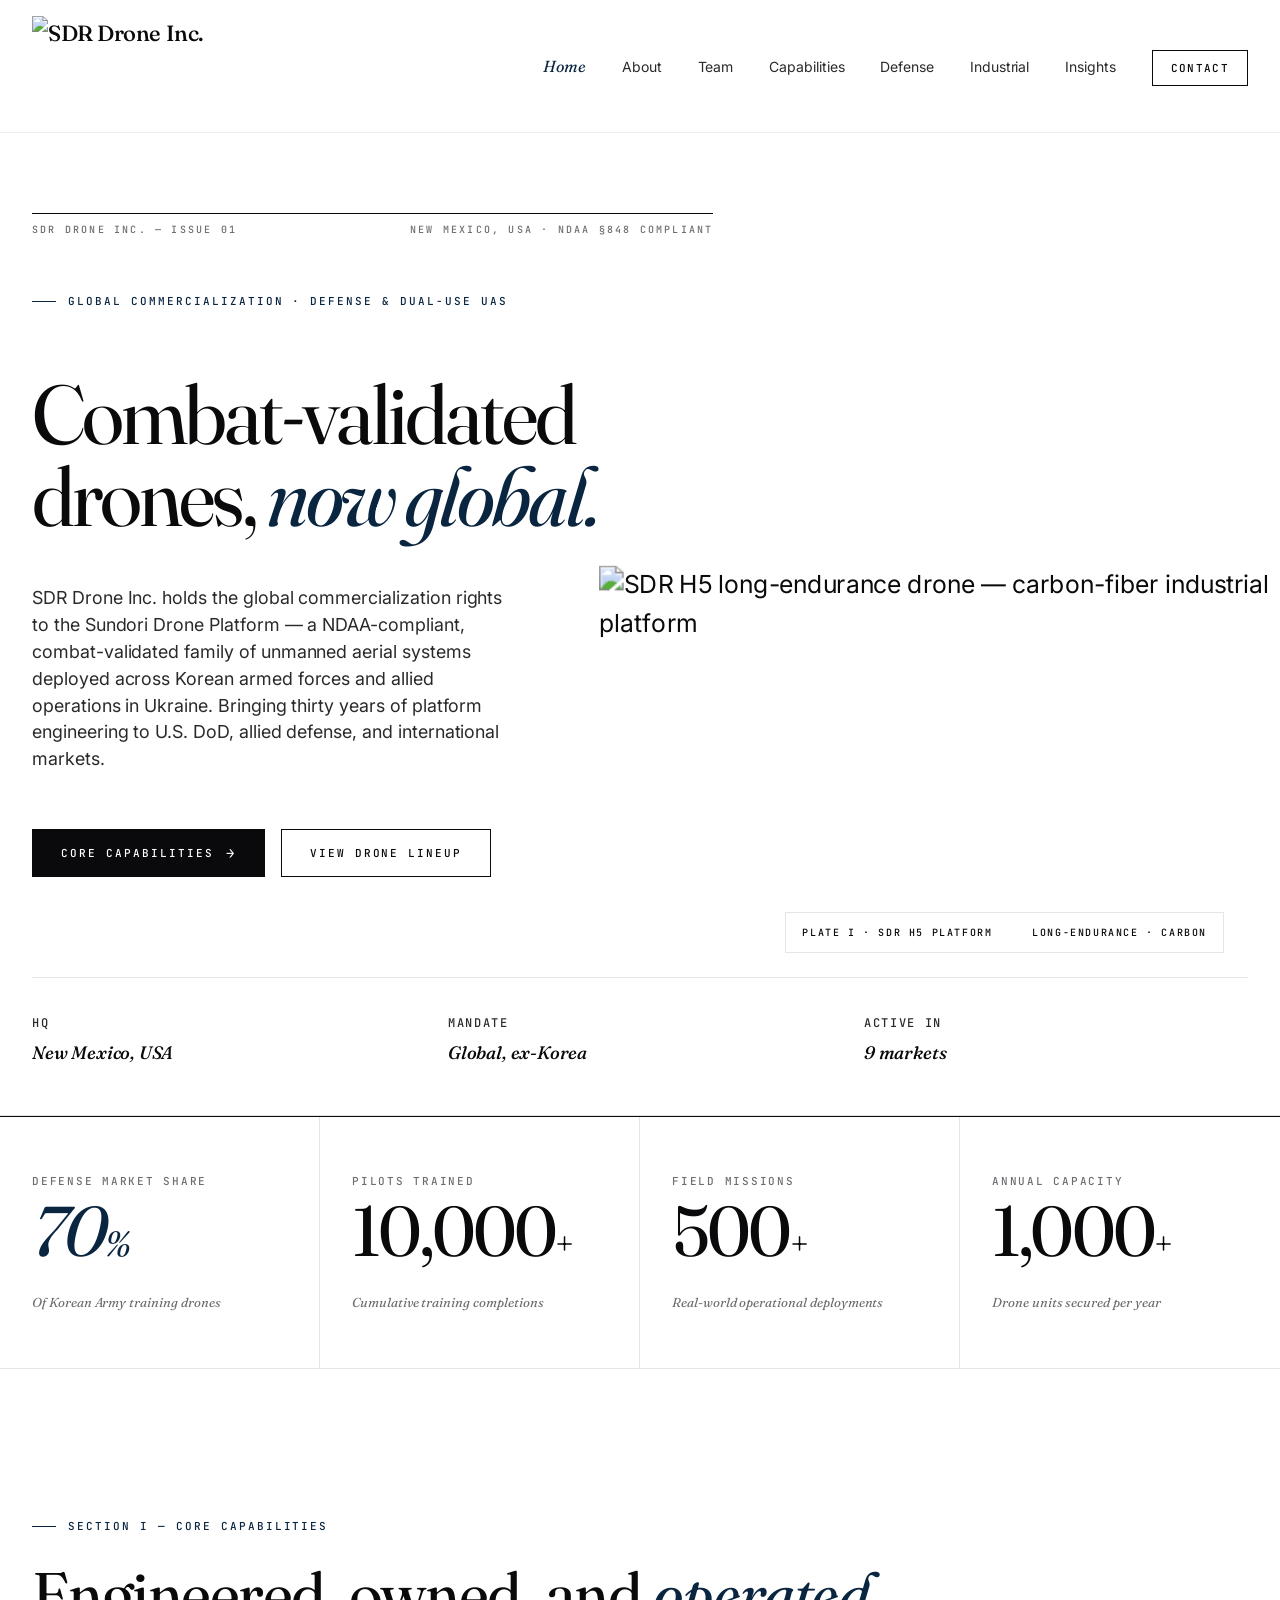
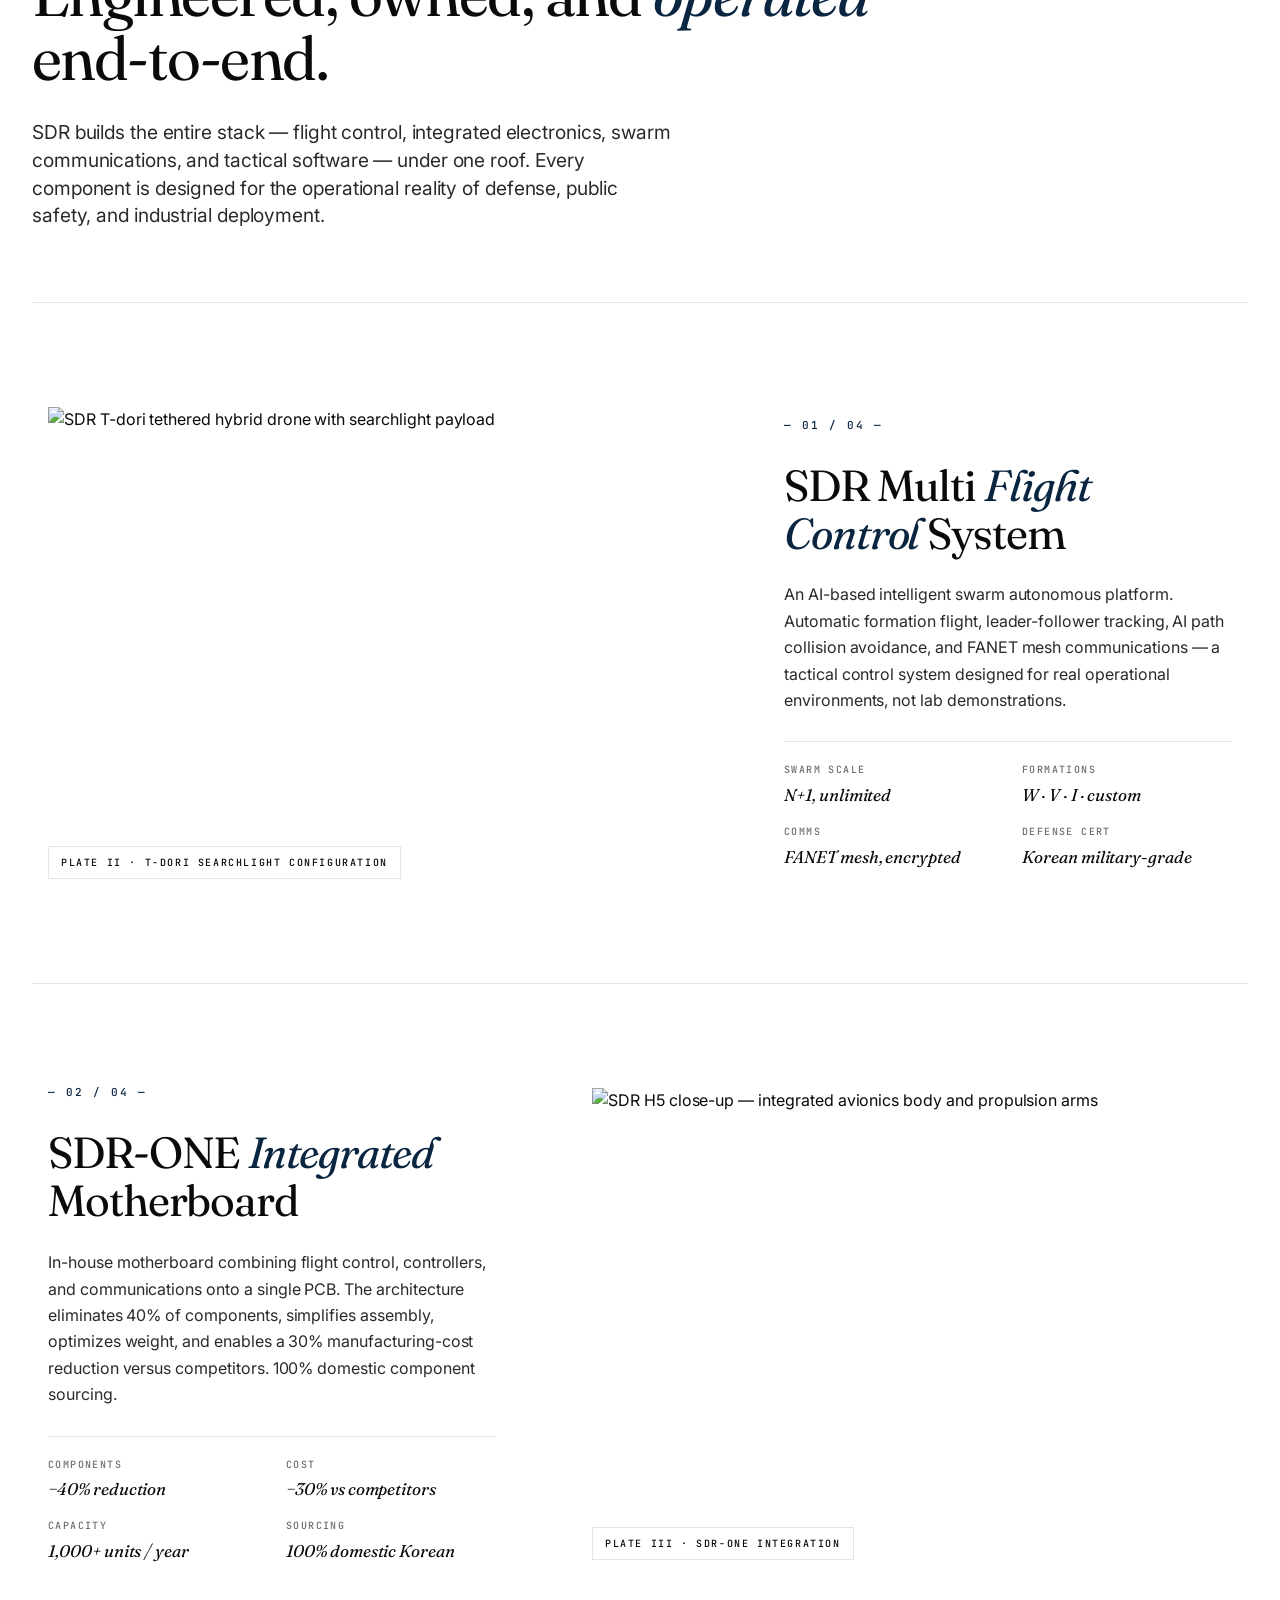
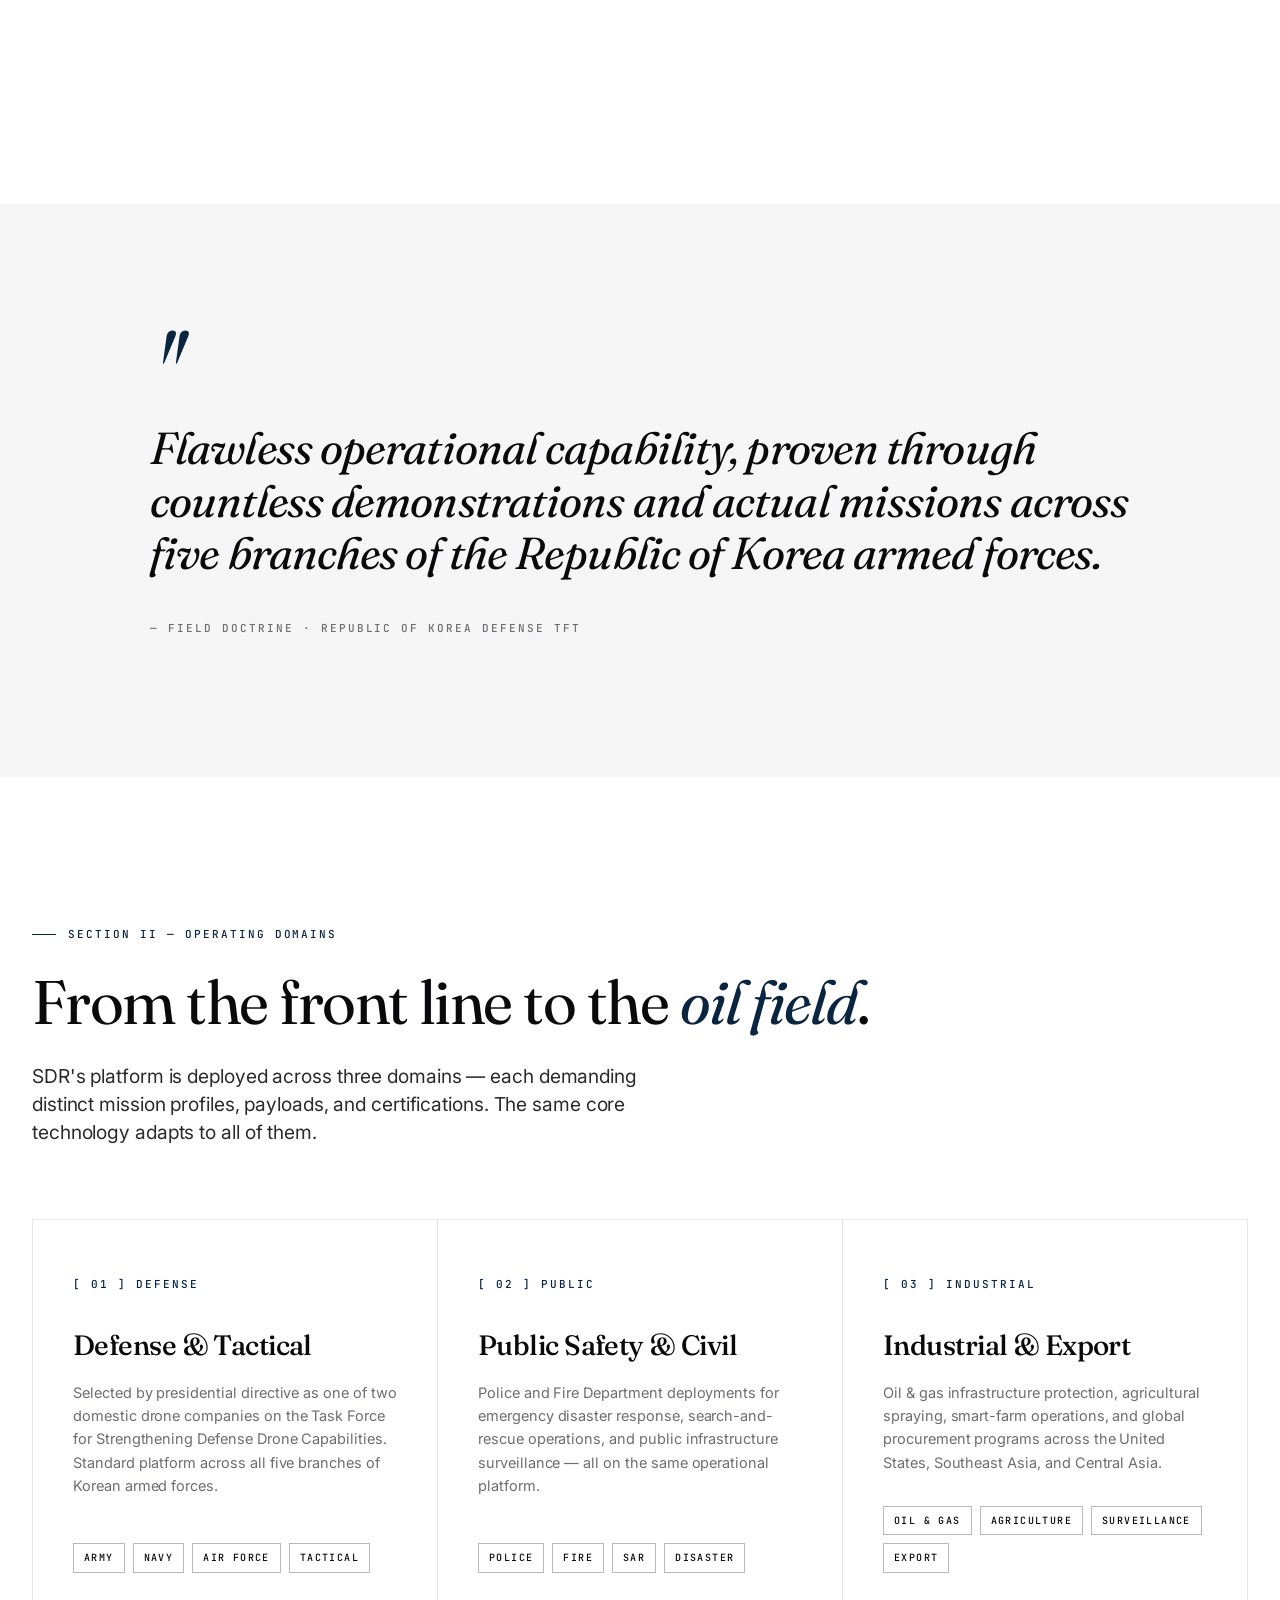
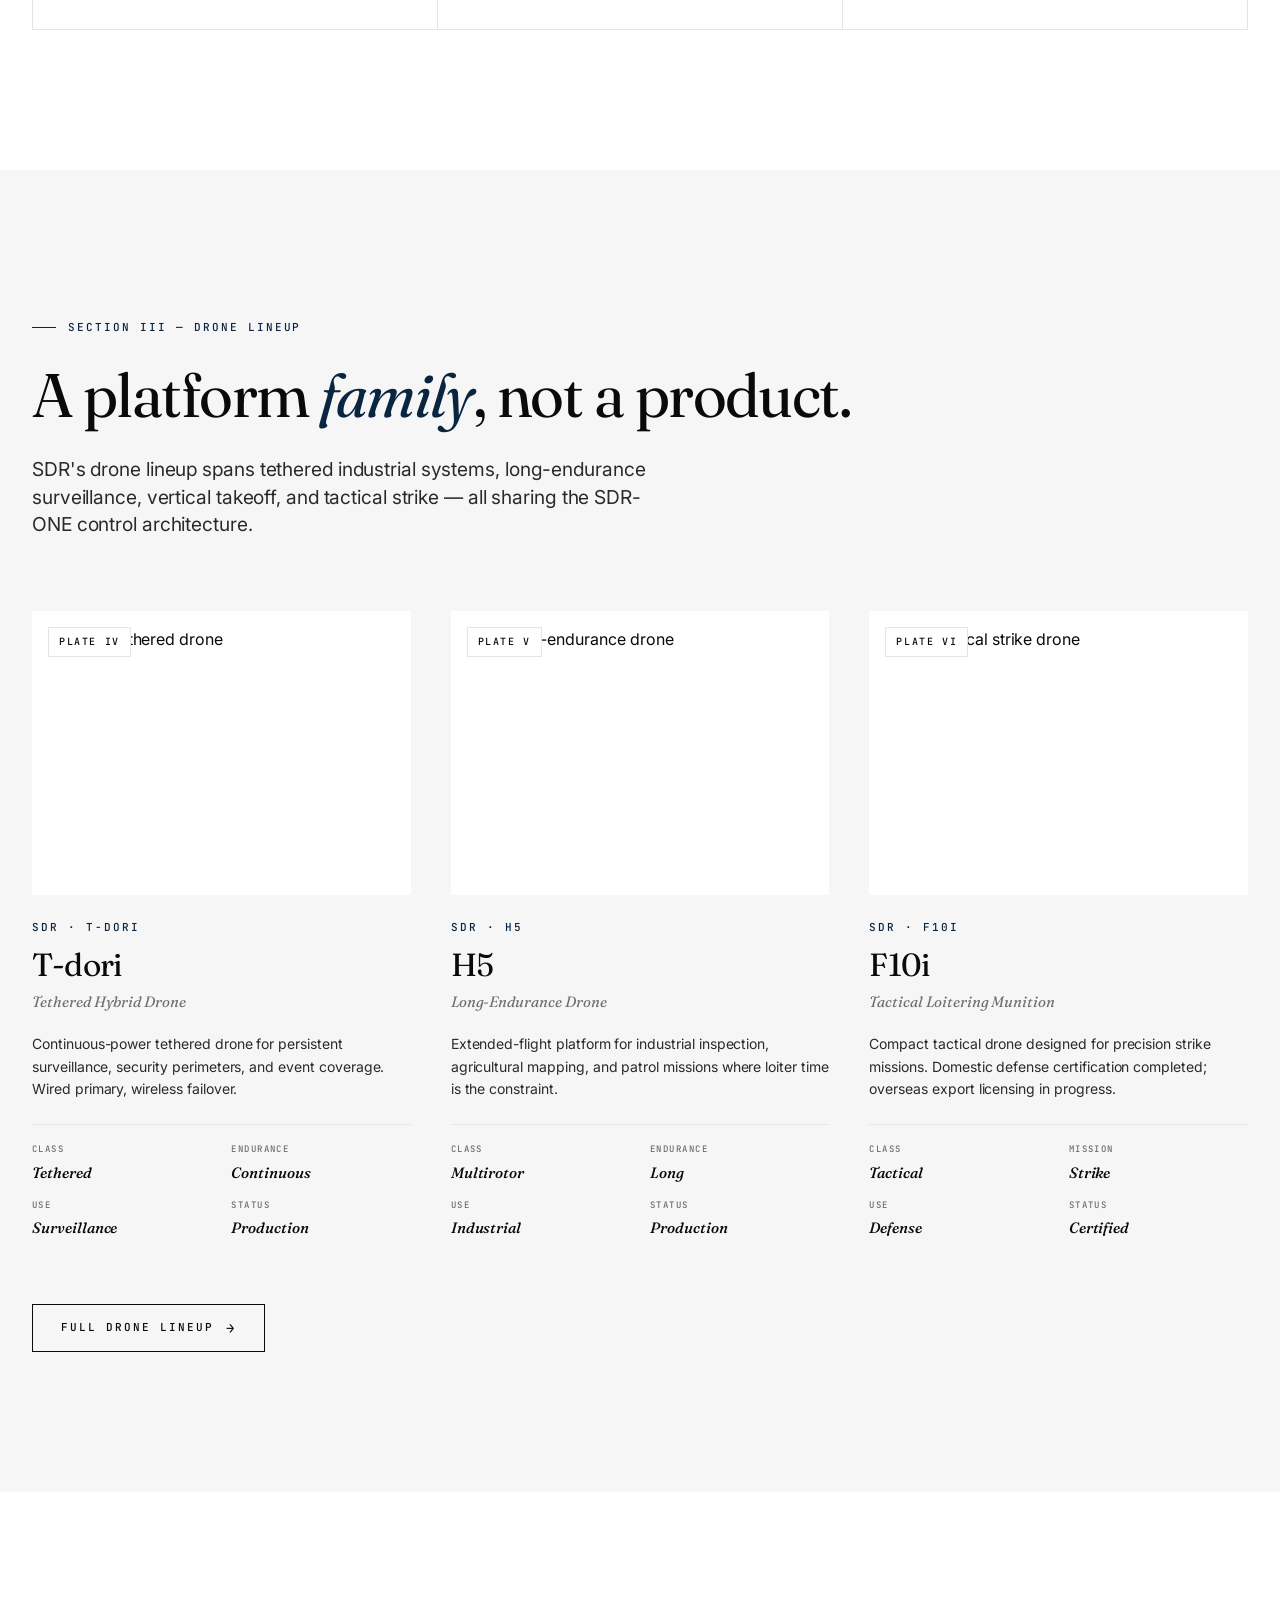
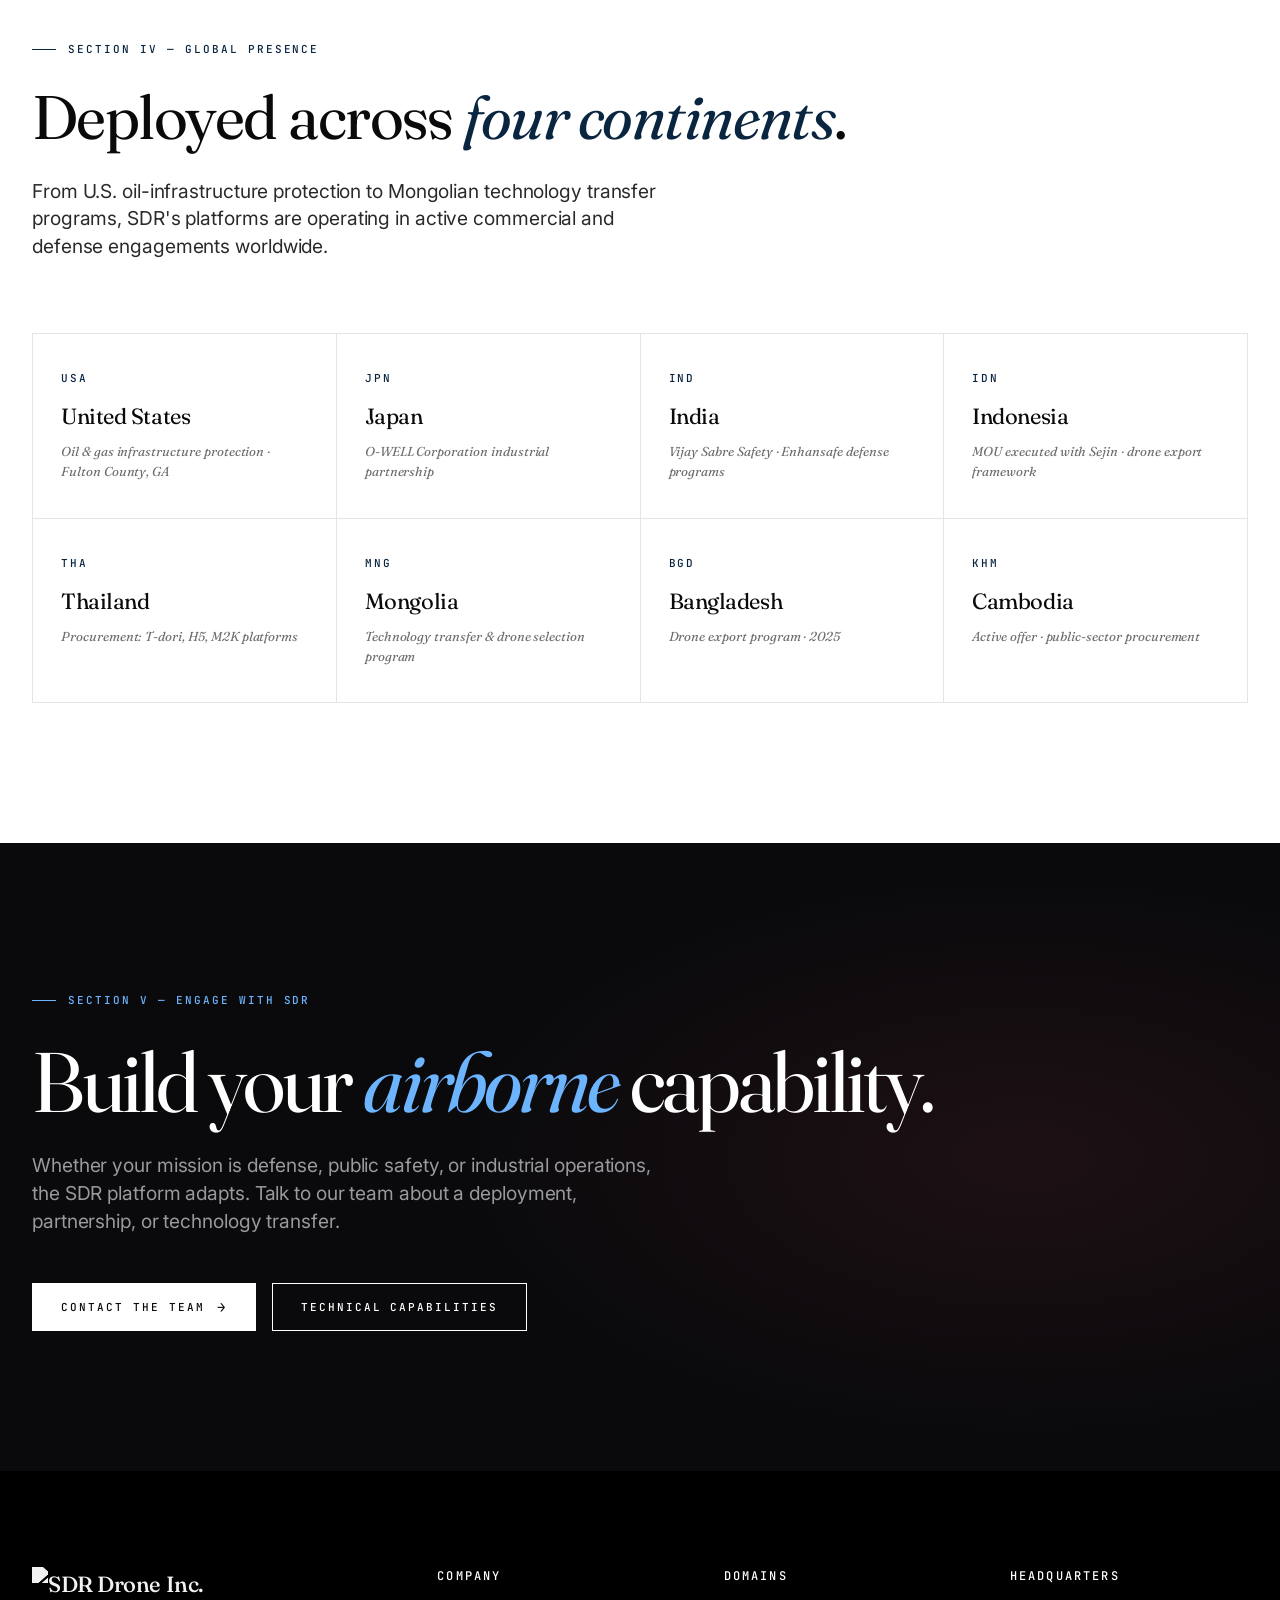
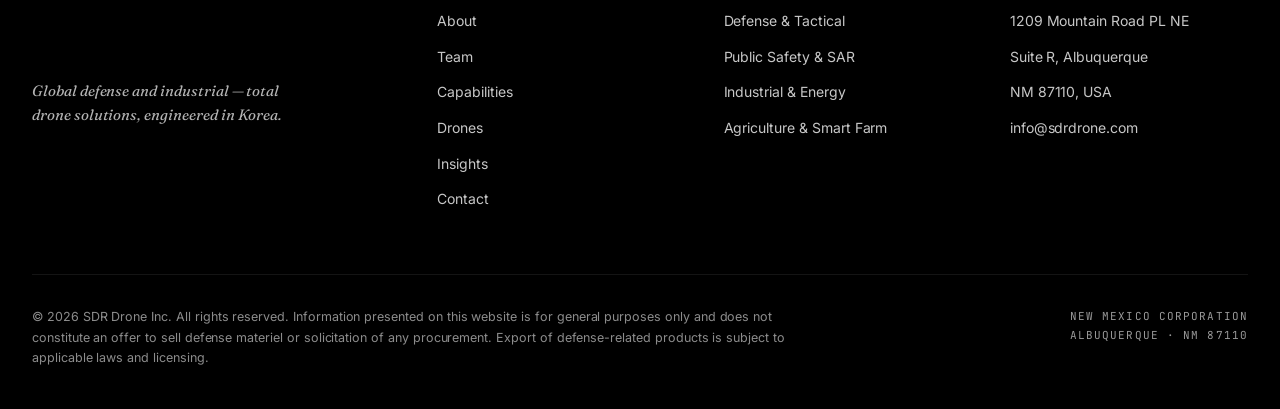
==== index.html @ f8754c06 "Add files via upload" ====
<!DOCTYPE html>
<html lang="en">
<head>
    <meta charset="UTF-8">
    <meta name="viewport" content="width=device-width, initial-scale=1.0">
    <title>SDR Drone Inc. — Global Defense &amp; Industrial Total Drone Solutions</title>
    <meta name="description" content="SDR Drone Inc. is a defense-grade drone manufacturer with 30+ years of unmanned aerial expertise — combining swarm intelligence, integrated control systems, and global industrial deployment.">
    <link rel="preconnect" href="https://fonts.googleapis.com">
    <link rel="preconnect" href="https://fonts.gstatic.com" crossorigin>
    <link href="https://fonts.googleapis.com/css2?family=Fraunces:opsz,ital,wght@9..144,0,300;9..144,0,400;9..144,0,500;9..144,1,300;9..144,1,400;9..144,1,500&family=Inter:wght@300;400;500;600&family=JetBrains+Mono:wght@400;500;600&display=swap" rel="stylesheet">
    <link rel="stylesheet" href="styles.css">
</head>
<body>
    <nav class="nav">
        <div class="container nav-inner">
            <a href="index.html" class="logo"><img src="img/sdr-logo-transparent.png" alt="SDR Drone Inc." class="logo-img"></a>
            <ul class="nav-links">
                <li><a href="index.html" class="active">Home</a></li>
                <li><a href="about.html">About</a></li>
                <li><a href="team.html">Team</a></li>
                <li><a href="capabilities.html">Capabilities</a></li>
                <li><a href="drones.html">Defense</a></li>
                <li><a href="industrial.html">Industrial</a></li>
                <li><a href="insights.html">Insights</a></li>
                <li><a href="contact.html" class="nav-cta">Contact</a></li>
            </ul>
            <button class="nav-toggle" aria-label="Menu"><span></span><span></span><span></span></button>
        </div>
    </nav>

    <!-- ===== Hero — Asymmetric editorial ===== -->
    <section class="hero">
        <div class="container">
            <div class="hero-grid">
                <div class="hero-text">
                    <div class="hero-issue">
                        <span>SDR Drone Inc. — Issue 01</span>
                        <span>New Mexico, USA · NDAA §848 Compliant</span>
                    </div>

                    <div class="hero-eyebrow eyebrow fade-up fade-up-1">
                        <span class="eyebrow-dot"></span>
                        Global Commercialization · Defense &amp; Dual-Use UAS
                    </div>
                    <h1 class="hero-title display-xl fade-up fade-up-2">
                        Combat-validated drones, <em>now global.</em>
                    </h1>
                    <p class="hero-lede fade-up fade-up-3">
                        SDR Drone Inc. holds the global commercialization rights to the Sundori Drone Platform — a NDAA-compliant, combat-validated family of unmanned aerial systems deployed across Korean armed forces and allied operations in Ukraine. Bringing thirty years of platform engineering to U.S. DoD, allied defense, and international markets.
                    </p>
                    <div class="hero-actions fade-up fade-up-4">
                        <a href="capabilities.html" class="btn btn-primary">Core capabilities <span class="btn-arrow" aria-hidden="true">→</span></a>
                        <a href="drones.html" class="btn btn-ghost">View drone lineup</a>
                    </div>
                </div>
                <div class="hero-photo fade-up fade-up-3">
                    <img src="img/h5.jpg" alt="SDR H5 long-endurance drone — carbon-fiber industrial platform">
                    <div class="hero-photo-caption">
                        <span>Plate I · SDR H5 Platform</span>
                        <span>Long-Endurance · Carbon</span>
                    </div>
                </div>
            </div>

            <div class="hero-mono fade-up fade-up-4">
                <span>HQ <strong>New Mexico, USA</strong></span>
                <span>Mandate <strong>Global, ex-Korea</strong></span>
                <span>Active in <strong>9 markets</strong></span>
            </div>
        </div>
    </section>

    <!-- ===== Stat strip ===== -->
    <section class="stat-strip">
        <div class="stat-cell">
            <div class="stat-label">Defense market share</div>
            <div class="stat-value stat-value-accent mono-data">70<span style="font-size: 0.5em;">%</span></div>
            <div class="stat-detail">Of Korean Army training drones</div>
        </div>
        <div class="stat-cell">
            <div class="stat-label">Pilots trained</div>
            <div class="stat-value mono-data">10,000<span style="font-size: 0.5em;">+</span></div>
            <div class="stat-detail">Cumulative training completions</div>
        </div>
        <div class="stat-cell">
            <div class="stat-label">Field missions</div>
            <div class="stat-value mono-data">500<span style="font-size: 0.5em;">+</span></div>
            <div class="stat-detail">Real-world operational deployments</div>
        </div>
        <div class="stat-cell">
            <div class="stat-label">Annual capacity</div>
            <div class="stat-value mono-data">1,000<span style="font-size: 0.5em;">+</span></div>
            <div class="stat-detail">Drone units secured per year</div>
        </div>
    </section>

    <!-- ===== Feature 01 — Swarm system + photo ===== -->
    <section class="section">
        <div class="container">
            <div class="section-header">
                <div class="eyebrow" style="margin-bottom: 28px;"><span class="eyebrow-dot"></span>Section I — Core Capabilities</div>
                <h2 class="display-md">Engineered, owned, and <em>operated</em> end-to-end.</h2>
                <p class="lede">SDR builds the entire stack — flight control, integrated electronics, swarm communications, and tactical software — under one roof. Every component is designed for the operational reality of defense, public safety, and industrial deployment.</p>
            </div>

            <div class="feature">
                <div class="feature-photo">
                    <img src="img/t-dori.jpg" alt="SDR T-dori tethered hybrid drone with searchlight payload">
                    <div class="feature-photo-caption">Plate II · T-dori Searchlight Configuration</div>
                </div>
                <div class="feature-words">
                    <div class="feature-num">— 01 / 04 —</div>
                    <h3 class="feature-title">SDR Multi <em>Flight Control</em> System</h3>
                    <p class="feature-body">An AI-based intelligent swarm autonomous platform. Automatic formation flight, leader-follower tracking, AI path collision avoidance, and FANET mesh communications — a tactical control system designed for real operational environments, not lab demonstrations.</p>
                    <dl class="feature-meta">
                        <div><dt>Swarm scale</dt><dd>N+1, unlimited</dd></div>
                        <div><dt>Formations</dt><dd>W · V · I · custom</dd></div>
                        <div><dt>Comms</dt><dd>FANET mesh, encrypted</dd></div>
                        <div><dt>Defense cert</dt><dd>Korean military-grade</dd></div>
                    </dl>
                </div>
            </div>

            <div class="feature flip">
                <div class="feature-words">
                    <div class="feature-num">— 02 / 04 —</div>
                    <h3 class="feature-title">SDR-ONE <em>Integrated</em> Motherboard</h3>
                    <p class="feature-body">In-house motherboard combining flight control, controllers, and communications onto a single PCB. The architecture eliminates 40% of components, simplifies assembly, optimizes weight, and enables a 30% manufacturing-cost reduction versus competitors. 100% domestic component sourcing.</p>
                    <dl class="feature-meta">
                        <div><dt>Components</dt><dd>−40% reduction</dd></div>
                        <div><dt>Cost</dt><dd>−30% vs competitors</dd></div>
                        <div><dt>Capacity</dt><dd>1,000+ units / year</dd></div>
                        <div><dt>Sourcing</dt><dd>100% domestic Korean</dd></div>
                    </dl>
                </div>
                <div class="feature-photo">
                    <img src="img/h5-alt.jpg" alt="SDR H5 close-up — integrated avionics body and propulsion arms">
                    <div class="feature-photo-caption">Plate III · SDR-ONE Integration</div>
                </div>
            </div>
        </div>
    </section>

    <!-- ===== Pull quote ===== -->
    <section class="section section-warm">
        <div class="container">
            <div class="quote-block">
                <div class="quote-mark">"</div>
                <p class="quote-text">Flawless operational capability, proven through countless demonstrations and actual missions across five branches of the Republic of Korea armed forces.</p>
                <div class="quote-attr">— Field Doctrine · Republic of Korea Defense TFT</div>
            </div>
        </div>
    </section>

    <!-- ===== Three pillars ===== -->
    <section class="section">
        <div class="container">
            <div class="section-header">
                <div class="eyebrow" style="margin-bottom: 28px;"><span class="eyebrow-dot"></span>Section II — Operating Domains</div>
                <h2 class="display-md">From the front line to the <em>oil field</em>.</h2>
                <p class="lede">SDR's platform is deployed across three domains — each demanding distinct mission profiles, payloads, and certifications. The same core technology adapts to all of them.</p>
            </div>
            <div class="pillar-grid">
                <div class="pillar">
                    <div class="pillar-icon">[ 01 ] Defense</div>
                    <h3 class="pillar-name">Defense &amp; Tactical</h3>
                    <p class="pillar-body">Selected by presidential directive as one of two domestic drone companies on the Task Force for Strengthening Defense Drone Capabilities. Standard platform across all five branches of Korean armed forces.</p>
                    <div class="pillar-tags">
                        <span class="pillar-tag">Army</span><span class="pillar-tag">Navy</span><span class="pillar-tag">Air Force</span><span class="pillar-tag">Tactical</span>
                    </div>
                </div>
                <div class="pillar">
                    <div class="pillar-icon">[ 02 ] Public</div>
                    <h3 class="pillar-name">Public Safety &amp; Civil</h3>
                    <p class="pillar-body">Police and Fire Department deployments for emergency disaster response, search-and-rescue operations, and public infrastructure surveillance — all on the same operational platform.</p>
                    <div class="pillar-tags">
                        <span class="pillar-tag">Police</span><span class="pillar-tag">Fire</span><span class="pillar-tag">SAR</span><span class="pillar-tag">Disaster</span>
                    </div>
                </div>
                <div class="pillar">
                    <div class="pillar-icon">[ 03 ] Industrial</div>
                    <h3 class="pillar-name">Industrial &amp; Export</h3>
                    <p class="pillar-body">Oil &amp; gas infrastructure protection, agricultural spraying, smart-farm operations, and global procurement programs across the United States, Southeast Asia, and Central Asia.</p>
                    <div class="pillar-tags">
                        <span class="pillar-tag">Oil &amp; Gas</span><span class="pillar-tag">Agriculture</span><span class="pillar-tag">Surveillance</span><span class="pillar-tag">Export</span>
                    </div>
                </div>
            </div>
        </div>
    </section>

    <!-- ===== Featured drones with photos ===== -->
    <section class="section section-warm">
        <div class="container">
            <div class="section-header">
                <div class="eyebrow" style="margin-bottom: 28px;"><span class="eyebrow-dot"></span>Section III — Drone Lineup</div>
                <h2 class="display-md">A platform <em>family</em>, not a product.</h2>
                <p class="lede">SDR's drone lineup spans tethered industrial systems, long-endurance surveillance, vertical takeoff, and tactical strike — all sharing the SDR-ONE control architecture.</p>
            </div>

            <div class="drone-row">
                <div class="drone-card">
                    <div class="drone-photo">
                        <img src="img/t-dori-alt.jpg" alt="T-dori tethered drone">
                        <div class="drone-photo-overlay">Plate IV</div>
                    </div>
                    <div class="drone-code">SDR · T-DORI</div>
                    <h3 class="drone-name">T-dori</h3>
                    <div class="drone-class">Tethered Hybrid Drone</div>
                    <p class="drone-desc">Continuous-power tethered drone for persistent surveillance, security perimeters, and event coverage. Wired primary, wireless failover.</p>
                    <dl class="drone-specs">
                        <div class="drone-spec"><dt>Class</dt><dd>Tethered</dd></div>
                        <div class="drone-spec"><dt>Endurance</dt><dd>Continuous</dd></div>
                        <div class="drone-spec"><dt>Use</dt><dd>Surveillance</dd></div>
                        <div class="drone-spec"><dt>Status</dt><dd>Production</dd></div>
                    </dl>
                </div>
                <div class="drone-card">
                    <div class="drone-photo">
                        <img src="img/h5.jpg" alt="H5 long-endurance drone">
                        <div class="drone-photo-overlay">Plate V</div>
                    </div>
                    <div class="drone-code">SDR · H5</div>
                    <h3 class="drone-name">H5</h3>
                    <div class="drone-class">Long-Endurance Drone</div>
                    <p class="drone-desc">Extended-flight platform for industrial inspection, agricultural mapping, and patrol missions where loiter time is the constraint.</p>
                    <dl class="drone-specs">
                        <div class="drone-spec"><dt>Class</dt><dd>Multirotor</dd></div>
                        <div class="drone-spec"><dt>Endurance</dt><dd>Long</dd></div>
                        <div class="drone-spec"><dt>Use</dt><dd>Industrial</dd></div>
                        <div class="drone-spec"><dt>Status</dt><dd>Production</dd></div>
                    </dl>
                </div>
                <div class="drone-card">
                    <div class="drone-photo">
                        <img src="img/f10i.png" alt="F10i tactical strike drone">
                        <div class="drone-photo-overlay">Plate VI</div>
                    </div>
                    <div class="drone-code">SDR · F10i</div>
                    <h3 class="drone-name">F10i</h3>
                    <div class="drone-class">Tactical Loitering Munition</div>
                    <p class="drone-desc">Compact tactical drone designed for precision strike missions. Domestic defense certification completed; overseas export licensing in progress.</p>
                    <dl class="drone-specs">
                        <div class="drone-spec"><dt>Class</dt><dd>Tactical</dd></div>
                        <div class="drone-spec"><dt>Mission</dt><dd>Strike</dd></div>
                        <div class="drone-spec"><dt>Use</dt><dd>Defense</dd></div>
                        <div class="drone-spec"><dt>Status</dt><dd>Certified</dd></div>
                    </dl>
                </div>
            </div>

            <div style="margin-top: 64px;">
                <a href="drones.html" class="btn btn-ghost">Full drone lineup <span class="btn-arrow" aria-hidden="true">→</span></a>
            </div>
        </div>
    </section>

    <!-- ===== Global presence ===== -->
    <section class="section">
        <div class="container">
            <div class="section-header">
                <div class="eyebrow" style="margin-bottom: 28px;"><span class="eyebrow-dot"></span>Section IV — Global Presence</div>
                <h2 class="display-md">Deployed across <em>four continents</em>.</h2>
                <p class="lede">From U.S. oil-infrastructure protection to Mongolian technology transfer programs, SDR's platforms are operating in active commercial and defense engagements worldwide.</p>
            </div>
            <div class="market-grid">
                <div class="market-cell"><div class="market-flag">USA</div><div class="market-name">United States</div><div class="market-detail">Oil &amp; gas infrastructure protection · Fulton County, GA</div></div>
                <div class="market-cell"><div class="market-flag">JPN</div><div class="market-name">Japan</div><div class="market-detail">O-WELL Corporation industrial partnership</div></div>
                <div class="market-cell"><div class="market-flag">IND</div><div class="market-name">India</div><div class="market-detail">Vijay Sabre Safety · Enhansafe defense programs</div></div>
                <div class="market-cell"><div class="market-flag">IDN</div><div class="market-name">Indonesia</div><div class="market-detail">MOU executed with Sejin · drone export framework</div></div>
                <div class="market-cell"><div class="market-flag">THA</div><div class="market-name">Thailand</div><div class="market-detail">Procurement: T-dori, H5, M2K platforms</div></div>
                <div class="market-cell"><div class="market-flag">MNG</div><div class="market-name">Mongolia</div><div class="market-detail">Technology transfer &amp; drone selection program</div></div>
                <div class="market-cell"><div class="market-flag">BGD</div><div class="market-name">Bangladesh</div><div class="market-detail">Drone export program · 2025</div></div>
                <div class="market-cell"><div class="market-flag">KHM</div><div class="market-name">Cambodia</div><div class="market-detail">Active offer · public-sector procurement</div></div>
            </div>
        </div>
    </section>

    <!-- ===== CTA ===== -->
    <section class="cta-strip">
        <div class="container">
            <div class="cta-content">
                <div class="eyebrow eyebrow-on-dark" style="margin-bottom: 32px;"><span class="eyebrow-dot"></span>Section V — Engage with SDR</div>
                <h2 class="display-lg" style="color: var(--text-light);">Build your <em>airborne</em> capability.</h2>
                <p class="lede">Whether your mission is defense, public safety, or industrial operations, the SDR platform adapts. Talk to our team about a deployment, partnership, or technology transfer.</p>
                <div class="cta-actions">
                    <a href="contact.html" class="btn btn-primary">Contact the team <span class="btn-arrow" aria-hidden="true">→</span></a>
                    <a href="capabilities.html" class="btn btn-ghost">Technical capabilities</a>
                </div>
            </div>
        </div>
    </section>

    <footer>
        <div class="container">
            <div class="footer-grid">
                <div class="footer-brand">
                    <div class="logo"><img src="img/sdr-logo-transparent.png" alt="SDR Drone Inc." class="logo-img logo-img-dark"></div>
                    <p class="footer-tagline">Global defense and industrial — total drone solutions, engineered in Korea.</p>
                </div>
                <div class="footer-col"><h4>Company</h4><ul><li><a href="about.html">About</a></li><li><a href="team.html">Team</a></li><li><a href="capabilities.html">Capabilities</a></li><li><a href="drones.html">Drones</a></li><li><a href="insights.html">Insights</a></li><li><a href="contact.html">Contact</a></li></ul></div>
                <div class="footer-col"><h4>Domains</h4><ul><li>Defense &amp; Tactical</li><li>Public Safety &amp; SAR</li><li>Industrial &amp; Energy</li><li>Agriculture &amp; Smart Farm</li></ul></div>
                <div class="footer-col"><h4>Headquarters</h4><ul><li>1209 Mountain Road PL NE</li><li>Suite R, Albuquerque</li><li>NM 87110, USA</li><li><a href="mailto:info@sdrdrone.com">info@sdrdrone.com</a></li></ul></div>
            </div>
            <div class="footer-bottom">
                <div class="footer-legal">© 2026 SDR Drone Inc. All rights reserved. Information presented on this website is for general purposes only and does not constitute an offer to sell defense materiel or solicitation of any procurement. Export of defense-related products is subject to applicable laws and licensing.</div>
                <div class="footer-meta">New Mexico Corporation<br>Albuquerque · NM 87110</div>
            </div>
        </div>
    </footer>

    <script>
        const toggle = document.querySelector('.nav-toggle');
        const links = document.querySelector('.nav-links');
        if (toggle) { toggle.addEventListener('click', () => links.classList.toggle('is-open')); }
    </script>
    <a href="#top" class="back-to-top" id="backToTop" aria-label="Back to top">
        <svg viewBox="0 0 24 24"><polyline points="18 15 12 9 6 15"></polyline></svg>
    </a>
    <script>(function(){var b=document.getElementById('backToTop');if(!b)return;function t(){if(window.scrollY>320){b.classList.add('is-visible');}else{b.classList.remove('is-visible');}}window.addEventListener('scroll',t,{passive:true});t();b.addEventListener('click',function(e){e.preventDefault();window.scrollTo({top:0,behavior:'smooth'});});})();</script>
</body>
</html>
---- styles.css ----
/* ============================================
   SDR Sundori Drone — Site Styles
   Editorial Asymmetric · Magazine-grade typography
   Cream paper · Deep ink · Oxblood accent
   ============================================ */

:root {
    /* Surfaces — pure white aerospace */
    --bg: #ffffff;
    --bg-alt: #f6f6f6;
    --bg-warm: #fafafa;
    --bg-paper: #ffffff;
    --bg-deep: #0a0a0c;
    --bg-darker: #000000;

    /* Text */
    --text: #0a0a0c;
    --text-secondary: #2a2a2c;
    --text-light: #ffffff;
    --text-muted: #6e6e72;
    --text-muted-dark: #9a9a9e;
    --text-faint: #c4c4c8;

    /* Lines */
    --border: #e5e5e7;
    --border-strong: #b8b8bc;
    --border-faint: #efefef;
    --border-dark: #1a1a1c;

    /* Accent — deep aviation navy (US defense / NDAA compliance feel) */
    --accent: #0a2540;
    --accent-bright: #133a5f;
    --accent-soft: rgba(10, 37, 64, 0.06);
    --accent-on-dark: #6db4ff;

    /* Type */
    --serif: 'Fraunces', 'Times New Roman', Georgia, serif;
    --sans: 'Inter', -apple-system, BlinkMacSystemFont, sans-serif;
    --mono: 'JetBrains Mono', 'SF Mono', Consolas, monospace;
    --display: 'Fraunces', Georgia, serif;

    /* Layout */
    --max-width: 1320px;
    --gutter: 32px;
}

* {
    margin: 0;
    padding: 0;
    box-sizing: border-box;
}

html {
    scroll-behavior: smooth;
    -webkit-text-size-adjust: 100%;
}

body {
    font-family: var(--sans);
    color: var(--text);
    background: var(--bg);
    line-height: 1.55;
    font-weight: 400;
    -webkit-font-smoothing: antialiased;
    -moz-osx-font-smoothing: grayscale;
    overflow-x: hidden;
    font-size: 16px;
    letter-spacing: -0.003em;
}

::selection {
    background: var(--accent);
    color: var(--bg);
}

img, svg {
    max-width: 100%;
    display: block;
}

a {
    color: inherit;
    text-decoration: none;
    transition: color 0.2s ease;
}

a:hover { color: var(--accent); }

.container {
    max-width: var(--max-width);
    margin: 0 auto;
    padding: 0 var(--gutter);
}

.container-narrow {
    max-width: 920px;
    margin: 0 auto;
    padding: 0 var(--gutter);
}

/* ============================================
   Typography — magazine hierarchy
   ============================================ */

.eyebrow {
    font-family: var(--mono);
    font-size: 11px;
    font-weight: 500;
    letter-spacing: 0.18em;
    text-transform: uppercase;
    color: var(--accent);
    display: inline-flex;
    align-items: center;
    gap: 12px;
    text-decoration: none;
}

.eyebrow-dot {
    width: 24px;
    height: 1px;
    background: var(--accent);
    display: inline-block;
}

.eyebrow-light { color: var(--text-muted); }
.eyebrow-light .eyebrow-dot { background: var(--text-muted); }
.eyebrow-on-dark { color: var(--accent-on-dark); }
.eyebrow-on-dark .eyebrow-dot { background: var(--accent-on-dark); }

.display-xl {
    font-family: var(--serif);
    font-size: clamp(48px, 6.5vw, 104px);
    font-weight: 400;
    letter-spacing: -0.035em;
    line-height: 0.98;
}

.display-lg {
    font-family: var(--serif);
    font-size: clamp(44px, 6.6vw, 104px);
    font-weight: 400;
    letter-spacing: -0.035em;
    line-height: 0.98;
}

.display-md {
    font-family: var(--serif);
    font-size: clamp(34px, 4.8vw, 72px);
    font-weight: 400;
    letter-spacing: -0.025em;
    line-height: 1.04;
}

.display-sm {
    font-family: var(--serif);
    font-size: clamp(26px, 3vw, 44px);
    font-weight: 500;
    letter-spacing: -0.015em;
    line-height: 1.12;
}

.display-xl em, .display-lg em, .display-md em, .display-sm em {
    font-style: italic;
    color: var(--accent);
    font-weight: 400;
}

.section-dark .display-xl em,
.section-dark .display-lg em,
.section-dark .display-md em,
.cta-strip .display-xl em,
.cta-strip .display-lg em,
.cta-strip .display-md em {
    color: var(--accent-on-dark);
}

.lede {
    font-size: clamp(18px, 1.5vw, 22px);
    font-weight: 400;
    line-height: 1.45;
    color: var(--text-secondary);
    max-width: 640px;
    letter-spacing: -0.005em;
}

.body-text {
    font-size: 16px;
    line-height: 1.65;
    color: var(--text-secondary);
    font-weight: 400;
}

.body-text p + p { margin-top: 18px; }

.mono-label {
    font-family: var(--mono);
    font-size: 11px;
    font-weight: 500;
    letter-spacing: 0.16em;
    color: var(--text-muted);
    text-transform: uppercase;
}

.mono-data {
    font-family: var(--mono);
    font-feature-settings: "tnum";
    font-variant-numeric: tabular-nums;
}

/* Page-number indicator (magazine style) */
.page-num {
    font-family: var(--mono);
    font-size: 11px;
    font-weight: 500;
    letter-spacing: 0.18em;
    color: var(--text-muted);
    text-transform: uppercase;
}

/* Caption (magazine style — small italic serif) */
.caption {
    font-family: var(--serif);
    font-style: italic;
    font-size: 13px;
    color: var(--text-muted);
    line-height: 1.5;
    font-weight: 400;
}

/* ============================================
   Navigation
   ============================================ */

.nav {
    position: sticky;
    top: 0;
    z-index: 100;
    background: rgba(255, 255, 255, 0.85);
    backdrop-filter: saturate(180%) blur(20px);
    -webkit-backdrop-filter: saturate(180%) blur(20px);
    border-bottom: 1px solid var(--border-faint);
}

.nav-inner {
    display: flex;
    align-items: center;
    justify-content: space-between;
    height: 132px;
}

.logo {
    display: inline-flex;
    align-items: center;
    gap: 12px;
    font-family: var(--serif);
    font-weight: 500;
    font-size: 22px;
    letter-spacing: -0.02em;
    color: var(--text);
}

.logo-img {
    height: 100px;
    width: auto;
    display: block;
}

footer .logo-img,
footer .logo-img-dark {
    height: 88px;
    filter: brightness(0) invert(1);
    opacity: 0.95;
}

.logo-mark {
    width: 22px;
    height: 22px;
    border: 1.5px solid var(--accent);
    position: relative;
    display: inline-block;
}

.logo-mark::before, .logo-mark::after {
    content: "";
    position: absolute;
    background: var(--accent);
}

.logo-mark::before {
    top: 50%;
    left: -3px;
    right: -3px;
    height: 1.5px;
    transform: translateY(-50%);
}

.logo-mark::after {
    left: 50%;
    top: -3px;
    bottom: -3px;
    width: 1.5px;
    transform: translateX(-50%);
}

.logo-suffix {
    font-family: var(--mono);
    font-size: 10px;
    font-weight: 500;
    color: var(--text-muted);
    letter-spacing: 0.18em;
    text-transform: uppercase;
    padding: 2px 7px;
    border: 1px solid var(--border-strong);
}

.nav-links {
    list-style: none;
    display: flex;
    align-items: center;
    gap: 36px;
}

.nav-links a {
    font-size: 14px;
    font-weight: 400;
    color: var(--text-secondary);
    transition: color 0.2s ease;
    position: relative;
    letter-spacing: -0.005em;
}

.nav-links a:hover { color: var(--accent); }
.nav-links a.active {
    color: var(--accent);
    font-style: italic;
    font-family: var(--serif);
    font-size: 16px;
    font-weight: 400;
}
.nav-links a.active::before { display: none; }

.nav-cta {
    font-family: var(--mono) !important;
    text-transform: uppercase;
    letter-spacing: 0.12em !important;
    font-size: 11px !important;
    font-weight: 500 !important;
    border: 1px solid var(--text) !important;
    padding: 10px 18px !important;
    color: var(--text) !important;
    transition: all 0.2s ease;
    background: transparent !important;
    border-radius: 0 !important;
    font-style: normal !important;
}

.nav-cta:hover {
    background: var(--text) !important;
    color: var(--bg) !important;
    border-color: var(--text) !important;
}

.nav-toggle {
    display: none;
    background: none;
    border: 1px solid var(--text);
    width: 40px;
    height: 40px;
    cursor: pointer;
    flex-direction: column;
    justify-content: center;
    align-items: center;
    gap: 4px;
    padding: 0;
}

.nav-toggle span {
    display: block;
    width: 18px;
    height: 1px;
    background: var(--text);
}

@media (max-width: 880px) {
    .nav-links { display: none; }
    .nav-toggle { display: flex; }
    .nav-links.is-open {
        display: flex;
        position: absolute;
        top: 76px;
        left: 0;
        right: 0;
        flex-direction: column;
        background: var(--bg);
        border-bottom: 1px solid var(--border);
        padding: 24px 32px;
        gap: 20px;
    }
}

/* ============================================
   Section / Layout
   ============================================ */

.section {
    padding: 140px 0;
    position: relative;
}

.section-lg { padding: 180px 0; }
.section-sm { padding: 88px 0; }

.section-warm { background: var(--bg-alt); }
.section-paper { background: var(--bg-paper); }

.section-dark {
    background: var(--bg-deep);
    color: var(--text-light);
}

.section-dark .lede,
.section-dark .body-text {
    color: var(--text-muted-dark);
}

.section-dark .caption {
    color: var(--text-muted-dark);
}

.section-header {
    max-width: 920px;
    margin-bottom: 72px;
}

.section-header .lede { margin-top: 28px; }

.page-header {
    padding: 120px 0 88px;
    border-bottom: 1px solid var(--border);
    position: relative;
    background: var(--bg-paper);
    overflow: hidden;
}

.page-header::after {
    content: "";
    position: absolute;
    bottom: 0;
    left: 0;
    width: 80px;
    height: 1px;
    background: var(--accent);
    transform: translateY(0.5px);
}

.page-header .container { position: relative; }
.page-header .eyebrow { margin-bottom: 32px; }
.page-header .lede { margin-top: 36px; max-width: 760px; }

.split {
    display: grid;
    grid-template-columns: 5fr 7fr;
    gap: 96px;
    align-items: start;
}

.grid-2 { display: grid; grid-template-columns: 1fr 1fr; gap: 64px; }
.grid-3 { display: grid; grid-template-columns: repeat(3, 1fr); gap: 32px; }
.grid-4 { display: grid; grid-template-columns: repeat(4, 1fr); gap: 32px; }

@media (max-width: 1024px) {
    .split { grid-template-columns: 1fr; gap: 48px; }
    .grid-3 { grid-template-columns: 1fr 1fr; }
    .grid-4 { grid-template-columns: 1fr 1fr; }
}

@media (max-width: 640px) {
    .grid-2, .grid-3, .grid-4 { grid-template-columns: 1fr; gap: 40px; }
    .section { padding: 88px 0; }
    .section-lg { padding: 112px 0; }
    .page-header { padding: 88px 0 56px; }
}

/* ============================================
   Buttons — minimal magazine style
   ============================================ */

.btn {
    display: inline-flex;
    align-items: center;
    gap: 12px;
    padding: 16px 28px;
    font-family: var(--mono);
    font-size: 11px;
    font-weight: 500;
    letter-spacing: 0.18em;
    text-transform: uppercase;
    border: 1px solid transparent;
    cursor: pointer;
    transition: all 0.2s ease;
    line-height: 1;
    border-radius: 0;
}

.btn-primary {
    background: var(--text);
    color: var(--bg);
    border-color: var(--text);
}

.btn-primary:hover {
    background: var(--accent);
    border-color: var(--accent);
}

.btn-ghost {
    background: transparent;
    color: var(--text);
    border-color: var(--text);
}

.btn-ghost:hover {
    background: var(--text);
    color: var(--bg);
}

.section-dark .btn-ghost,
.cta-strip .btn-ghost {
    color: var(--text-light);
    border-color: var(--text-light);
}
.section-dark .btn-ghost:hover,
.cta-strip .btn-ghost:hover {
    background: var(--text-light);
    color: var(--bg-deep);
}

.section-dark .btn-primary,
.cta-strip .btn-primary {
    background: var(--text-light);
    color: var(--bg-deep);
    border-color: var(--text-light);
}
.section-dark .btn-primary:hover,
.cta-strip .btn-primary:hover {
    background: var(--accent-on-dark);
    border-color: var(--accent-on-dark);
    color: var(--bg);
}

.btn-arrow { display: inline-block; transition: transform 0.2s ease; font-size: 14px; line-height: 1; }
.btn:hover .btn-arrow { transform: translateX(4px); }

/* ============================================
   Hero — Asymmetric editorial
   ============================================ */

.hero {
    padding: 80px 0 0;
    position: relative;
    background: var(--bg-paper);
    border-bottom: 1px solid var(--border);
    overflow: visible;
}

.hero-grid {
    display: grid;
    grid-template-columns: 7fr 5fr;
    gap: 48px;
    align-items: center;
    min-height: 760px;
    position: relative;
    overflow: visible;
}

.hero-text {
    padding-bottom: 100px;
    position: relative;
    z-index: 2;
}

.hero-issue {
    position: absolute;
    top: 0;
    left: 0;
    font-family: var(--mono);
    font-size: 10px;
    font-weight: 500;
    letter-spacing: 0.22em;
    text-transform: uppercase;
    color: var(--text-muted);
    border-top: 1px solid var(--text);
    padding-top: 8px;
    width: 100%;
    display: flex;
    justify-content: space-between;
}

.hero-eyebrow { margin-bottom: 64px; margin-top: 80px; }

.hero-title {
    margin-bottom: 48px;
    max-width: 100%;
}

.hero-lede {
    max-width: 480px;
    margin-bottom: 56px;
    font-size: clamp(17px, 1.4vw, 20px);
    line-height: 1.5;
    color: var(--text-secondary);
    font-weight: 400;
}

.hero-actions { display: flex; gap: 16px; flex-wrap: wrap; }

.hero-photo {
    position: relative;
    height: 100%;
    min-height: 700px;
    overflow: visible;
    background: transparent;
    display: flex;
    align-items: center;
    justify-content: flex-end;
}

.hero-photo img {
    width: 100%;
    height: auto;
    max-height: 900px;
    object-fit: contain;
    display: block;
    mix-blend-mode: multiply;
    transform: scale(1.55) translate(14%, 12%);
    transform-origin: center right;
    position: relative;
    z-index: 0;
    pointer-events: none;
}

@media (max-width: 1024px) {
    .hero-photo img {
        width: 100%;
        margin-left: 0;
        margin-right: 0;
        max-height: 480px;
        transform: none;
    }
}

.hero-photo-caption {
    position: absolute;
    bottom: 24px;
    left: 24px;
    right: 24px;
    font-family: var(--mono);
    font-size: 10px;
    font-weight: 500;
    letter-spacing: 0.16em;
    text-transform: uppercase;
    color: var(--text);
    background: var(--bg-paper);
    padding: 12px 16px;
    border: 1px solid var(--border);
    display: flex;
    justify-content: space-between;
}

.hero-mono {
    font-family: var(--mono);
    font-size: 12px;
    color: var(--text-secondary);
    letter-spacing: 0.14em;
    text-transform: uppercase;
    padding: 36px 0 48px;
    border-top: 1px solid var(--border);
    display: grid;
    grid-template-columns: repeat(3, 1fr);
    gap: 32px;
    margin-top: 0;
    position: relative;
    z-index: 3;
    background: var(--bg);
    font-weight: 500;
}

.hero-mono span {
    display: flex;
    flex-direction: column;
    gap: 6px;
}

.hero-mono span strong {
    color: var(--text);
    font-weight: 500;
    font-family: var(--serif);
    font-style: italic;
    font-size: 18px;
    letter-spacing: -0.01em;
    text-transform: none;
    margin: 0;
}

@media (max-width: 1024px) {
    .hero-grid { grid-template-columns: 1fr; gap: 0; min-height: auto; }
    .hero-text { padding-bottom: 64px; }
    .hero-photo { min-height: 480px; margin-top: 32px; }
    .hero-mono { grid-template-columns: 1fr; gap: 16px; }
}

/* ============================================
   Stat strip — Magazine numerals
   ============================================ */

.stat-strip {
    display: grid;
    grid-template-columns: repeat(4, 1fr);
    gap: 0;
    border-top: 1px solid var(--text);
    border-bottom: 1px solid var(--border);
    background: var(--bg);
}

.stat-cell {
    padding: 56px 32px;
    border-right: 1px solid var(--border);
    position: relative;
}

.stat-cell:last-child { border-right: none; }

.stat-cell::before { display: none; }

.stat-value {
    font-family: var(--serif);
    font-size: clamp(48px, 5.5vw, 88px);
    font-weight: 400;
    letter-spacing: -0.04em;
    line-height: 0.95;
    color: var(--text);
    margin-bottom: 28px;
    font-feature-settings: "tnum";
}

.stat-value-accent { color: var(--accent); font-style: italic; }

.stat-label {
    font-family: var(--mono);
    font-size: 11px;
    font-weight: 500;
    letter-spacing: 0.16em;
    text-transform: uppercase;
    color: var(--text-muted);
    margin-bottom: 8px;
}

.stat-detail {
    font-size: 13px;
    color: var(--text-muted);
    line-height: 1.5;
    font-weight: 400;
    font-family: var(--serif);
    font-style: italic;
}

@media (max-width: 768px) {
    .stat-strip { grid-template-columns: 1fr 1fr; }
    .stat-cell:nth-child(2) { border-right: none; }
    .stat-cell:nth-child(1), .stat-cell:nth-child(2) { border-bottom: 1px solid var(--border); }
}

/* ============================================
   Capability tile grid
   ============================================ */

.cap-grid {
    display: grid;
    grid-template-columns: repeat(4, 1fr);
    gap: 0;
    background: transparent;
    border-top: 1px solid var(--border);
    border-left: 1px solid var(--border);
}

.cap-cell {
    background: transparent;
    padding: 48px 36px 48px;
    display: flex;
    flex-direction: column;
    min-height: 320px;
    border-right: 1px solid var(--border);
    border-bottom: 1px solid var(--border);
    transition: background 0.3s ease;
    position: relative;
}

.cap-cell:hover { background: var(--bg-paper); }

.cap-cell::before { display: none; }

.cap-num {
    font-family: var(--mono);
    font-size: 11px;
    font-weight: 500;
    letter-spacing: 0.18em;
    color: var(--accent);
    margin-bottom: 32px;
}

.cap-name {
    font-family: var(--serif);
    font-size: 24px;
    font-weight: 500;
    letter-spacing: -0.02em;
    line-height: 1.18;
    margin-bottom: 16px;
}

.cap-body {
    font-size: 14px;
    line-height: 1.6;
    color: var(--text-muted);
    font-weight: 400;
}

@media (max-width: 1024px) { .cap-grid { grid-template-columns: 1fr 1fr; } }
@media (max-width: 640px) { .cap-grid { grid-template-columns: 1fr; } }

/* ============================================
   Pillar — 3-column big cards
   ============================================ */

.pillar-grid {
    display: grid;
    grid-template-columns: repeat(3, 1fr);
    gap: 0;
    border-top: 1px solid var(--border);
    border-left: 1px solid var(--border);
}

.pillar {
    background: transparent;
    padding: 56px 40px;
    min-height: 380px;
    display: flex;
    flex-direction: column;
    border-right: 1px solid var(--border);
    border-bottom: 1px solid var(--border);
}

.pillar-icon {
    font-family: var(--mono);
    font-size: 11px;
    color: var(--accent);
    margin-bottom: 36px;
    font-weight: 500;
    letter-spacing: 0.18em;
    text-transform: uppercase;
}

.pillar-name {
    font-family: var(--serif);
    font-size: 28px;
    font-weight: 500;
    letter-spacing: -0.02em;
    line-height: 1.15;
    margin-bottom: 20px;
}

.pillar-body {
    font-size: 14.5px;
    line-height: 1.6;
    color: var(--text-muted);
    font-weight: 400;
    margin-bottom: 32px;
}

.pillar-tags {
    margin-top: auto;
    display: flex;
    gap: 8px;
    flex-wrap: wrap;
}

.pillar-tag {
    font-family: var(--mono);
    font-size: 10px;
    font-weight: 500;
    letter-spacing: 0.14em;
    text-transform: uppercase;
    color: var(--text);
    padding: 6px 10px;
    border: 1px solid var(--border-strong);
    background: transparent;
    border-radius: 0;
}

@media (max-width: 1024px) {
    .pillar-grid { grid-template-columns: 1fr; }
    .pillar { padding: 40px 28px; min-height: auto; }
}

/* ============================================
   Feature row (asymmetric photo + text)
   ============================================ */

.feature {
    display: grid;
    grid-template-columns: 7fr 5fr;
    gap: 64px;
    align-items: center;
    padding: 88px 0;
    border-top: 1px solid var(--border);
}

.feature.flip { grid-template-columns: 5fr 7fr; }
.feature.flip .feature-photo { order: 2; }
.feature.flip .feature-words { order: 1; }

.feature-photo {
    position: relative;
    aspect-ratio: 4 / 3;
    background: var(--bg);
    overflow: hidden;
}

.feature-photo img {
    width: 100%;
    height: 100%;
    object-fit: contain;
    display: block;
    mix-blend-mode: multiply;
    padding: 16px;
}

.feature-photo-caption {
    position: absolute;
    bottom: 16px;
    left: 16px;
    font-family: var(--mono);
    font-size: 10px;
    font-weight: 500;
    letter-spacing: 0.16em;
    text-transform: uppercase;
    color: var(--text);
    background: var(--bg-paper);
    padding: 8px 12px;
    border: 1px solid var(--border);
}

.feature-words {
    padding: 0 16px;
}

.feature-num {
    font-family: var(--mono);
    font-size: 11px;
    font-weight: 500;
    letter-spacing: 0.18em;
    color: var(--accent);
    margin-bottom: 28px;
    text-transform: uppercase;
}

.feature-title {
    font-family: var(--serif);
    font-size: clamp(28px, 3.4vw, 48px);
    font-weight: 400;
    letter-spacing: -0.025em;
    line-height: 1.1;
    margin-bottom: 24px;
}

.feature-title em {
    font-style: italic;
    color: var(--accent);
}

.feature-body {
    font-size: 16px;
    line-height: 1.65;
    color: var(--text-secondary);
    font-weight: 400;
    margin-bottom: 28px;
}

.feature-meta {
    display: grid;
    grid-template-columns: 1fr 1fr;
    gap: 16px 28px;
    padding-top: 20px;
    border-top: 1px solid var(--border);
    margin-top: 28px;
}

.feature-meta dt {
    font-family: var(--mono);
    font-size: 10px;
    font-weight: 500;
    letter-spacing: 0.14em;
    text-transform: uppercase;
    color: var(--text-muted);
    margin-bottom: 4px;
}

.feature-meta dd {
    font-family: var(--serif);
    font-size: 17px;
    color: var(--text);
    font-weight: 400;
    font-style: italic;
}

@media (max-width: 1024px) {
    .feature, .feature.flip { grid-template-columns: 1fr; gap: 32px; }
    .feature.flip .feature-photo { order: 1; }
    .feature.flip .feature-words { order: 2; }
}

/* ============================================
   Drone editorial card
   ============================================ */

.drone-row {
    display: grid;
    grid-template-columns: repeat(3, 1fr);
    gap: 40px;
}

.drone-card {
    background: transparent;
    border: none;
    padding: 0;
    display: flex;
    flex-direction: column;
    transition: opacity 0.3s ease;
}

.drone-card:hover { opacity: 0.88; }

.drone-photo {
    aspect-ratio: 4 / 3;
    background: var(--bg);
    overflow: hidden;
    margin-bottom: 24px;
    position: relative;
}

.drone-photo img {
    width: 100%;
    height: 100%;
    object-fit: contain;
    padding: 16px;
    mix-blend-mode: multiply;
    transition: transform 0.6s ease;
}

.drone-card:hover .drone-photo img { transform: scale(1.04); }

.drone-photo-overlay {
    position: absolute;
    top: 16px;
    left: 16px;
    font-family: var(--mono);
    font-size: 10px;
    font-weight: 500;
    letter-spacing: 0.16em;
    text-transform: uppercase;
    color: var(--text);
    background: var(--bg-paper);
    padding: 6px 10px;
    border: 1px solid var(--border);
}

.drone-code {
    font-family: var(--mono);
    font-size: 11px;
    font-weight: 500;
    letter-spacing: 0.18em;
    color: var(--accent);
    margin-bottom: 12px;
    text-transform: uppercase;
}

.drone-name {
    font-family: var(--serif);
    font-size: 32px;
    font-weight: 400;
    letter-spacing: -0.025em;
    line-height: 1.05;
    margin-bottom: 8px;
}

.drone-class {
    font-family: var(--serif);
    font-style: italic;
    font-size: 15px;
    color: var(--text-muted);
    margin-bottom: 20px;
}

.drone-desc {
    font-size: 14px;
    line-height: 1.6;
    color: var(--text-secondary);
    font-weight: 400;
    margin-bottom: 24px;
}

.drone-specs {
    display: grid;
    grid-template-columns: 1fr 1fr;
    gap: 14px 20px;
    padding-top: 18px;
    border-top: 1px solid var(--border);
}

.drone-spec dt {
    font-family: var(--mono);
    font-size: 9px;
    font-weight: 500;
    letter-spacing: 0.16em;
    text-transform: uppercase;
    color: var(--text-muted);
    margin-bottom: 4px;
}

.drone-spec dd {
    font-family: var(--serif);
    font-size: 15px;
    color: var(--text);
    font-weight: 500;
    font-style: italic;
}

@media (max-width: 1024px) { .drone-row { grid-template-columns: 1fr; } }

/* ============================================
   Markets / Geo grid
   ============================================ */

.market-grid {
    display: grid;
    grid-template-columns: repeat(4, 1fr);
    gap: 0;
    border-top: 1px solid var(--border);
    border-left: 1px solid var(--border);
}

.market-cell {
    background: transparent;
    padding: 36px 28px;
    border-right: 1px solid var(--border);
    border-bottom: 1px solid var(--border);
    transition: background 0.2s ease;
}

.market-cell:hover { background: var(--bg-paper); }

.market-flag {
    font-family: var(--mono);
    font-size: 11px;
    font-weight: 500;
    letter-spacing: 0.18em;
    color: var(--accent);
    margin-bottom: 12px;
    text-transform: uppercase;
}

.market-name {
    font-family: var(--serif);
    font-size: 22px;
    font-weight: 400;
    color: var(--text);
    margin-bottom: 8px;
    letter-spacing: -0.02em;
}

.market-detail {
    font-size: 13px;
    color: var(--text-muted);
    line-height: 1.55;
    font-weight: 400;
    font-family: var(--serif);
    font-style: italic;
}

@media (max-width: 1024px) { .market-grid { grid-template-columns: 1fr 1fr; } }
@media (max-width: 640px) { .market-grid { grid-template-columns: 1fr; } }

/* ============================================
   Quote — pull quote magazine style
   ============================================ */

.quote-block {
    max-width: 980px;
    margin: 0 auto;
    position: relative;
}

.quote-mark {
    font-family: var(--serif);
    font-size: clamp(80px, 8vw, 140px);
    font-weight: 400;
    color: var(--accent);
    line-height: 0.6;
    margin-bottom: 16px;
    font-style: italic;
}

.quote-text {
    font-family: var(--serif);
    font-size: clamp(28px, 3.5vw, 56px);
    font-weight: 400;
    font-style: italic;
    letter-spacing: -0.02em;
    line-height: 1.18;
    color: var(--text);
    margin-bottom: 40px;
    border-left: none;
    padding-left: 0;
}

.section-dark .quote-text {
    color: var(--text-light);
    border-left: none;
}

.quote-attr {
    font-family: var(--mono);
    font-size: 11px;
    font-weight: 500;
    letter-spacing: 0.18em;
    text-transform: uppercase;
    color: var(--text-muted);
    padding-left: 0;
}

.section-dark .quote-attr { color: var(--text-muted-dark); }

/* ============================================
   CTA strip
   ============================================ */

.cta-strip {
    background: var(--bg-deep);
    color: var(--text-light);
    padding: 140px 0;
    position: relative;
    overflow: hidden;
}

.cta-strip::before {
    content: "";
    position: absolute;
    inset: 0;
    background-image: radial-gradient(ellipse 800px 400px at 80% 50%, rgba(200, 71, 89, 0.10), transparent 70%);
    pointer-events: none;
}

.cta-strip .container { position: relative; }
.cta-content { max-width: 920px; }
.cta-strip .lede { color: var(--text-muted-dark); margin-top: 28px; }
.cta-actions { margin-top: 48px; display: flex; gap: 16px; flex-wrap: wrap; }

/* ============================================
   Footer
   ============================================ */

footer {
    background: var(--bg-darker);
    border-top: none;
    padding: 96px 0 40px;
    color: var(--text-muted-dark);
}

.footer-grid {
    display: grid;
    grid-template-columns: 1.5fr 1fr 1fr 1fr;
    gap: 48px;
    margin-bottom: 64px;
}

.footer-brand .logo { color: var(--text-light); margin-bottom: 24px; }
.footer-brand .logo .logo-mark { border-color: var(--accent-on-dark); }
.footer-brand .logo .logo-mark::before,
.footer-brand .logo .logo-mark::after { background: var(--accent-on-dark); }
.footer-brand .logo-suffix {
    color: var(--text-muted-dark);
    border-color: var(--text-muted-dark);
}

.footer-tagline {
    font-family: var(--serif);
    font-style: italic;
    font-size: 15px;
    color: rgba(255, 255, 255, 0.7);
    line-height: 1.55;
    max-width: 280px;
    font-weight: 400;
}

footer .logo.logo-text {
    color: var(--text-light);
    font-family: var(--serif);
    font-size: 26px;
    font-weight: 500;
    letter-spacing: -0.02em;
}

footer .logo.logo-text .logo-mark {
    border-color: var(--text-light);
    width: 24px;
    height: 24px;
}

footer .logo.logo-text .logo-mark::before,
footer .logo.logo-text .logo-mark::after {
    background: var(--text-light);
}

footer .logo.logo-text .logo-suffix {
    font-family: var(--mono);
    font-size: 11px;
    font-weight: 500;
    letter-spacing: 0.18em;
    text-transform: uppercase;
    color: rgba(255, 255, 255, 0.7);
    border: 1px solid rgba(255, 255, 255, 0.3);
    padding: 3px 8px;
    margin-left: 4px;
}

.footer-col h4 {
    font-family: var(--mono);
    font-size: 12px;
    font-weight: 500;
    letter-spacing: 0.18em;
    text-transform: uppercase;
    color: var(--text-light);
    margin-bottom: 24px;
}

.footer-col ul { list-style: none; display: grid; gap: 14px; }
.footer-col a, .footer-col li {
    font-size: 14px;
    color: rgba(255, 255, 255, 0.78);
    transition: color 0.2s ease;
}
.footer-col a:hover { color: var(--accent-on-dark); }

.footer-bottom {
    padding-top: 32px;
    border-top: 1px solid rgba(255, 255, 255, 0.08);
    display: flex;
    justify-content: space-between;
    align-items: flex-start;
    gap: 32px;
    flex-wrap: wrap;
}

.footer-legal {
    font-size: 12.5px;
    color: rgba(255, 255, 255, 0.55);
    line-height: 1.65;
    max-width: 760px;
}

.footer-meta {
    font-family: var(--mono);
    font-size: 11px;
    color: rgba(255, 255, 255, 0.6);
    text-align: right;
    letter-spacing: 0.1em;
    line-height: 1.7;
    text-transform: uppercase;
}

@media (max-width: 880px) {
    .footer-grid { grid-template-columns: 1fr 1fr; gap: 40px; }
    .footer-bottom { flex-direction: column; }
    .footer-meta { text-align: left; }
}

/* ============================================
   Compatibility overrides for legacy page elements
   (about, team, capabilities, drones, insights, contact)
   ============================================ */

.timeline { gap: 0 !important; background: transparent !important; border: none !important; border-top: 1px solid var(--border) !important; border-left: 1px solid var(--border) !important; }
.timeline-cell {
    background: transparent !important;
    border-right: 1px solid var(--border);
    border-bottom: 1px solid var(--border);
}
.timeline-period {
    color: var(--accent) !important;
    font-family: var(--mono) !important;
    letter-spacing: 0.18em !important;
}
.timeline-title {
    font-family: var(--serif) !important;
    font-weight: 500 !important;
}

.compare { gap: 0 !important; background: transparent !important; border: none !important; border-top: 1px solid var(--border) !important; border-left: 1px solid var(--border) !important; }
.compare-cell {
    border-right: 1px solid var(--border);
    border-bottom: 1px solid var(--border);
}
.compare-cell.we-are { background: var(--bg-deep) !important; }
.compare-tag {
    font-family: var(--mono) !important;
    color: var(--text-muted) !important;
    letter-spacing: 0.18em !important;
}
.compare-cell.we-are .compare-tag { color: var(--text-muted-dark) !important; }
.compare-title {
    font-family: var(--serif) !important;
    font-weight: 400 !important;
}

.leadership { gap: 0 !important; background: transparent !important; border: none !important; border-top: 1px solid var(--border) !important; border-left: 1px solid var(--border) !important; max-width: 100% !important; }
.leader { background: transparent !important; border-right: 1px solid var(--border); border-bottom: 1px solid var(--border); }
.leader-portrait { background: var(--bg-warm) !important; }
.leader-portrait::before, .leader-portrait::after { display: none !important; }
.leader-tag {
    font-family: var(--mono) !important;
    color: var(--accent) !important;
    letter-spacing: 0.18em !important;
}
.leader-name {
    font-family: var(--serif) !important;
    font-weight: 400 !important;
}
.leader-role {
    font-family: var(--serif) !important;
    font-style: italic !important;
    color: var(--text-muted) !important;
    letter-spacing: 0 !important;
}

.team-grid { gap: 0 !important; background: transparent !important; border: none !important; border-top: 1px solid var(--border) !important; border-left: 1px solid var(--border) !important; }
.team-card { background: transparent !important; border-right: 1px solid var(--border); border-bottom: 1px solid var(--border); }
.team-portrait { background: var(--bg-warm) !important; }
.team-name { font-family: var(--serif) !important; font-weight: 400 !important; }
.team-role {
    font-family: var(--serif) !important;
    font-style: italic !important;
    color: var(--accent) !important;
    letter-spacing: 0 !important;
}

.capability-block { gap: 0 !important; background: transparent !important; border: 1px solid var(--border) !important; }
.capability-text { background: transparent !important; }
.capability-spec { background: var(--bg-paper) !important; }
.cap-tag {
    font-family: var(--mono) !important;
    color: var(--accent) !important;
    letter-spacing: 0.18em !important;
}
.cap-h3 {
    font-family: var(--serif) !important;
    font-weight: 400 !important;
}
.cap-bullets li::before { color: var(--accent) !important; }
.spec-cell .spec-num {
    color: var(--accent) !important;
    font-family: var(--serif) !important;
    font-style: italic !important;
}
.spec-cell .spec-desc {
    font-family: var(--mono) !important;
    color: var(--text-muted) !important;
    letter-spacing: 0.18em !important;
}

.drone-block { gap: 0 !important; background: transparent !important; border: 1px solid var(--border) !important; margin-bottom: 32px !important; }
.drone-visual { background: var(--bg-warm) !important; }
.drone-visual::before, .drone-visual::after { display: none !important; }
.drone-figure {
    color: var(--text) !important;
    font-family: var(--serif) !important;
    font-style: italic !important;
}
.drone-figure small {
    font-family: var(--mono) !important;
    color: var(--text-muted) !important;
    letter-spacing: 0.18em !important;
}
.drone-info { background: transparent !important; }
.drone-info-code {
    font-family: var(--mono) !important;
    color: var(--accent) !important;
    letter-spacing: 0.18em !important;
}
.drone-info-name {
    font-family: var(--serif) !important;
    font-weight: 400 !important;
}
.drone-info-class {
    font-family: var(--serif) !important;
    font-style: italic !important;
    color: var(--text-muted) !important;
    letter-spacing: 0 !important;
}
.drone-info-spec dt {
    font-family: var(--mono) !important;
    letter-spacing: 0.16em !important;
}
.drone-info-spec dd {
    font-family: var(--serif) !important;
    font-style: italic !important;
}

.insight-list { gap: 0 !important; background: transparent !important; border: none !important; border-top: 1px solid var(--border) !important; border-bottom: 1px solid var(--border) !important; }
.insight-row { background: transparent !important; border-bottom: 1px solid var(--border); }
.insight-row:last-child { border-bottom: none; }
.insight-row:hover { background: var(--bg-paper) !important; }
.insight-date {
    font-family: var(--mono) !important;
    color: var(--accent) !important;
    letter-spacing: 0.14em !important;
}
.insight-cat {
    font-family: var(--mono) !important;
    color: var(--text-muted) !important;
    letter-spacing: 0.18em !important;
}
.insight-title {
    font-family: var(--serif) !important;
    font-weight: 400 !important;
    letter-spacing: -0.01em !important;
    font-size: 21px !important;
    line-height: 1.25 !important;
}

.feature-row { gap: 0 !important; background: transparent !important; border: 1px solid var(--border) !important; }
.feature-image { background: var(--bg-deep) !important; }
.feature-image::before { display: none !important; }
.feature-image-tag {
    font-family: var(--mono) !important;
    color: var(--text-muted-dark) !important;
    letter-spacing: 0.18em !important;
}
.feature-image-num {
    font-family: var(--serif) !important;
    font-style: italic !important;
}
.feature-image-num small {
    font-family: var(--mono) !important;
    font-style: normal !important;
    color: var(--text-muted-dark) !important;
    letter-spacing: 0.18em !important;
}
.feature-text { background: transparent !important; }
.feature-cat {
    font-family: var(--mono) !important;
    color: var(--accent) !important;
    letter-spacing: 0.18em !important;
}
.feature-title {
    font-family: var(--serif) !important;
    font-weight: 400 !important;
}

.contact-grid { gap: 0 !important; background: transparent !important; border: 1px solid var(--border) !important; }
.contact-info { background: transparent !important; }
.contact-side { background: var(--bg-deep) !important; }
.contact-block-tag {
    font-family: var(--mono) !important;
    color: var(--accent) !important;
    letter-spacing: 0.18em !important;
}
.contact-block h3 { font-family: var(--serif) !important; font-weight: 400 !important; }
.contact-mono {
    font-family: var(--mono) !important;
    color: var(--text-secondary) !important;
    letter-spacing: 0.05em !important;
    font-size: 12.5px !important;
}
.contact-mono a { color: var(--accent) !important; }
.contact-side-tag {
    font-family: var(--mono) !important;
    color: var(--text-muted-dark) !important;
    letter-spacing: 0.18em !important;
}
.contact-side h3 { font-family: var(--serif) !important; font-weight: 400 !important; }
.contact-path-label {
    font-family: var(--mono) !important;
    color: var(--accent-on-dark) !important;
    letter-spacing: 0.18em !important;
}
.contact-path-name {
    font-family: var(--serif) !important;
    font-weight: 400 !important;
    font-style: italic !important;
}

/* ============================================
   Animations
   ============================================ */

.fade-up {
    opacity: 0;
    transform: translateY(16px);
    animation: fadeUp 0.9s cubic-bezier(0.16, 1, 0.3, 1) forwards;
}

.fade-up-1 { animation-delay: 0.05s; }
.fade-up-2 { animation-delay: 0.18s; }
.fade-up-3 { animation-delay: 0.32s; }
.fade-up-4 { animation-delay: 0.46s; }

@keyframes fadeUp {
    to { opacity: 1; transform: translateY(0); }
}

/* ============================================
   Back-to-Top floating button
   ============================================ */
.back-to-top {
    position: fixed;
    bottom: 32px;
    right: 32px;
    z-index: 60;
    width: 52px;
    height: 52px;
    display: flex;
    align-items: center;
    justify-content: center;
    background: var(--bg-deep, #0a0e14);
    color: #ffffff;
    border: 1px solid rgba(255,255,255,0.18);
    border-radius: 0;
    cursor: pointer;
    opacity: 0;
    visibility: hidden;
    transform: translateY(8px);
    transition: opacity 0.25s ease, transform 0.25s ease, background 0.2s ease;
    box-shadow: 0 8px 24px rgba(0, 0, 0, 0.18);
    text-decoration: none;
}
.back-to-top.is-visible {
    opacity: 1;
    visibility: visible;
    transform: translateY(0);
}
.back-to-top:hover {
    background: var(--accent, #14304d);
    border-color: var(--accent, #14304d);
}
.back-to-top svg {
    width: 18px;
    height: 18px;
    stroke: currentColor;
    fill: none;
    stroke-width: 1.6;
    stroke-linecap: round;
    stroke-linejoin: round;
}
.back-to-top .label {
    display: none;
}
@media (max-width: 768px) {
    .back-to-top {
        bottom: 20px;
        right: 20px;
        width: 44px;
        height: 44px;
    }
    .back-to-top svg { width: 16px; height: 16px; }
}
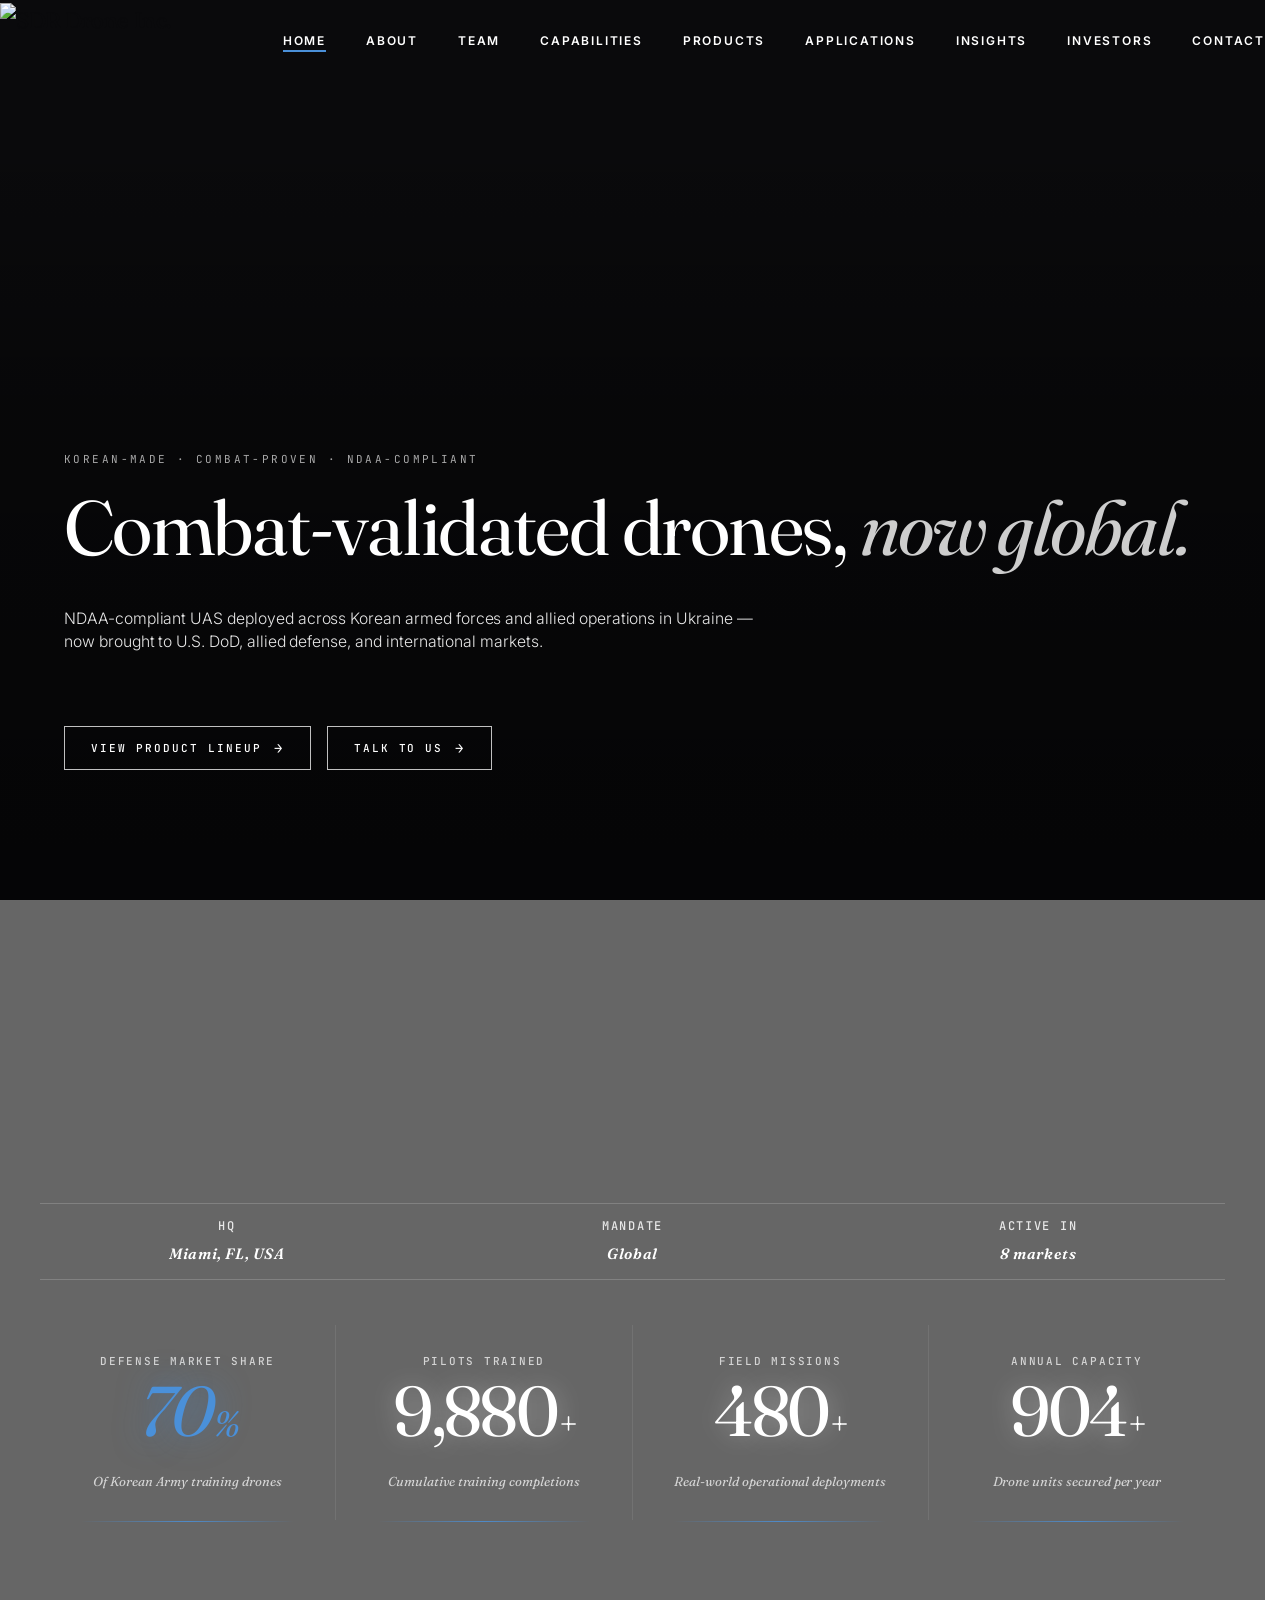
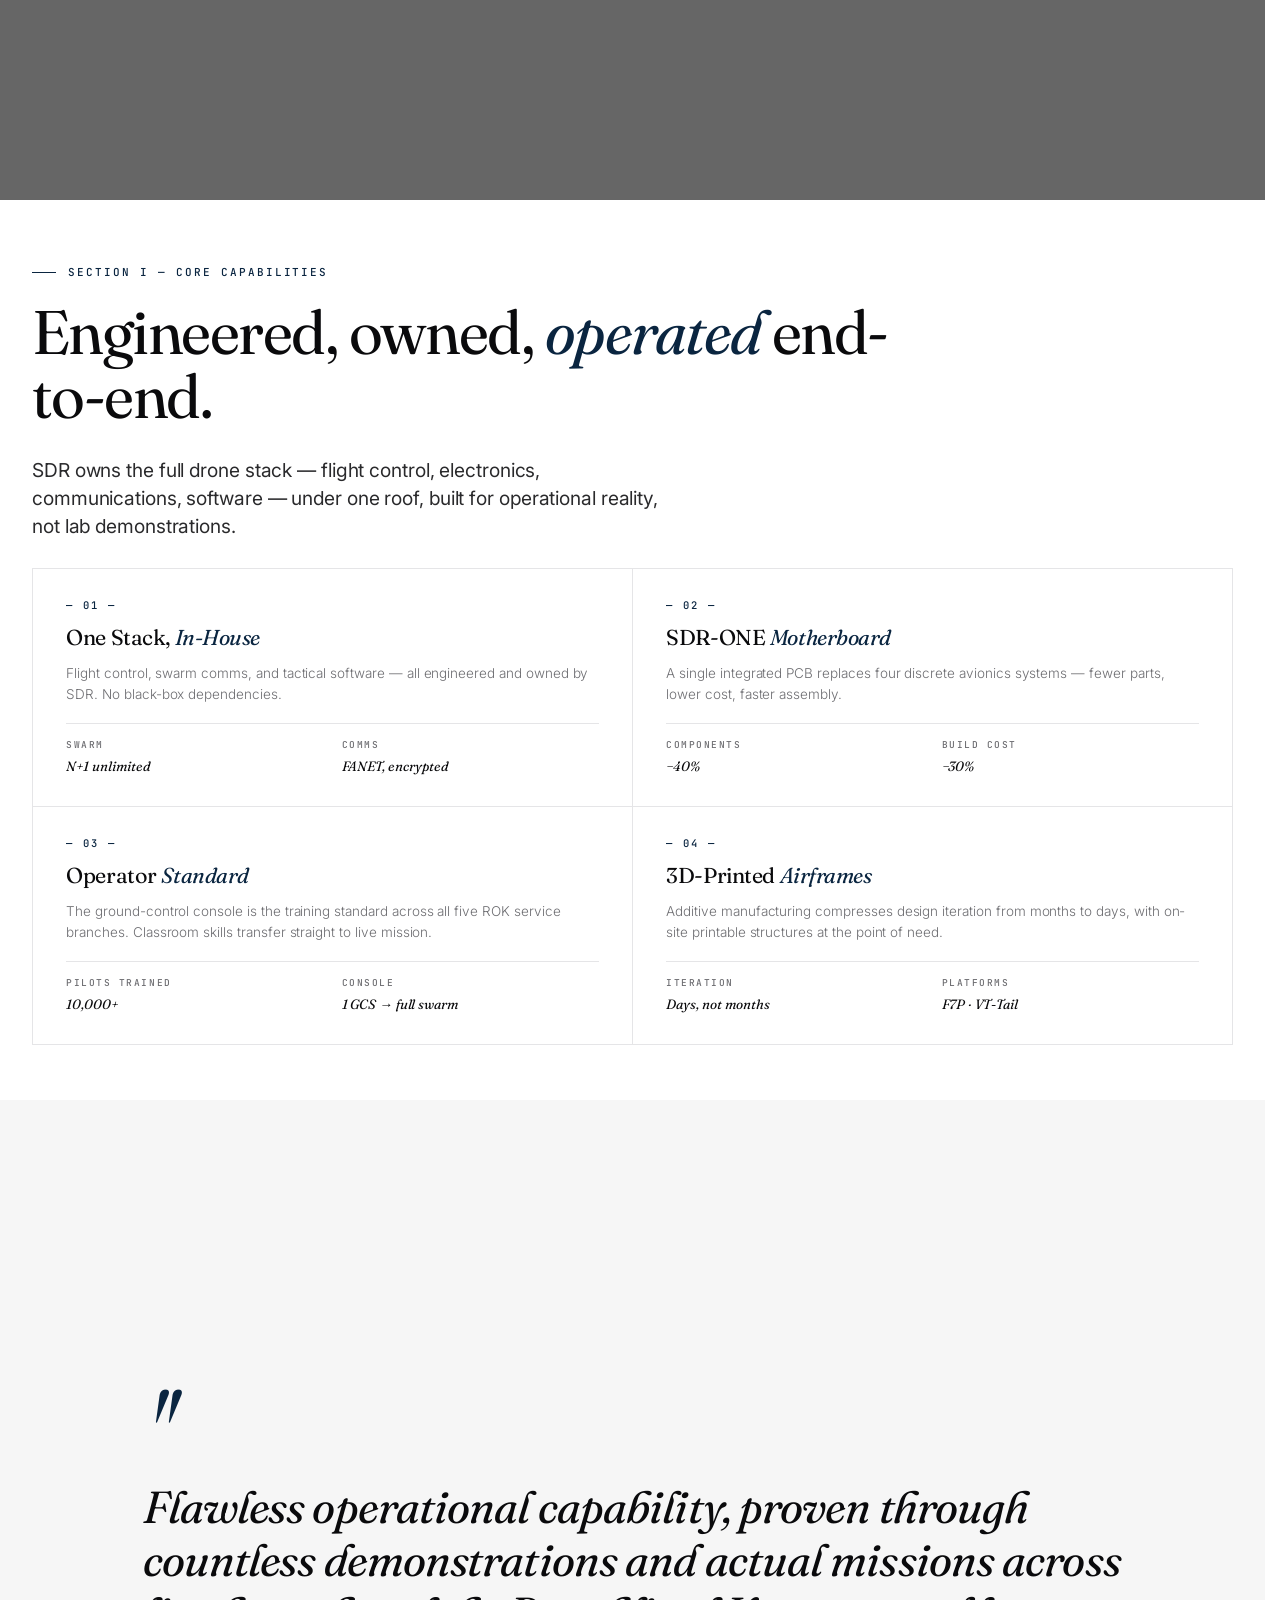
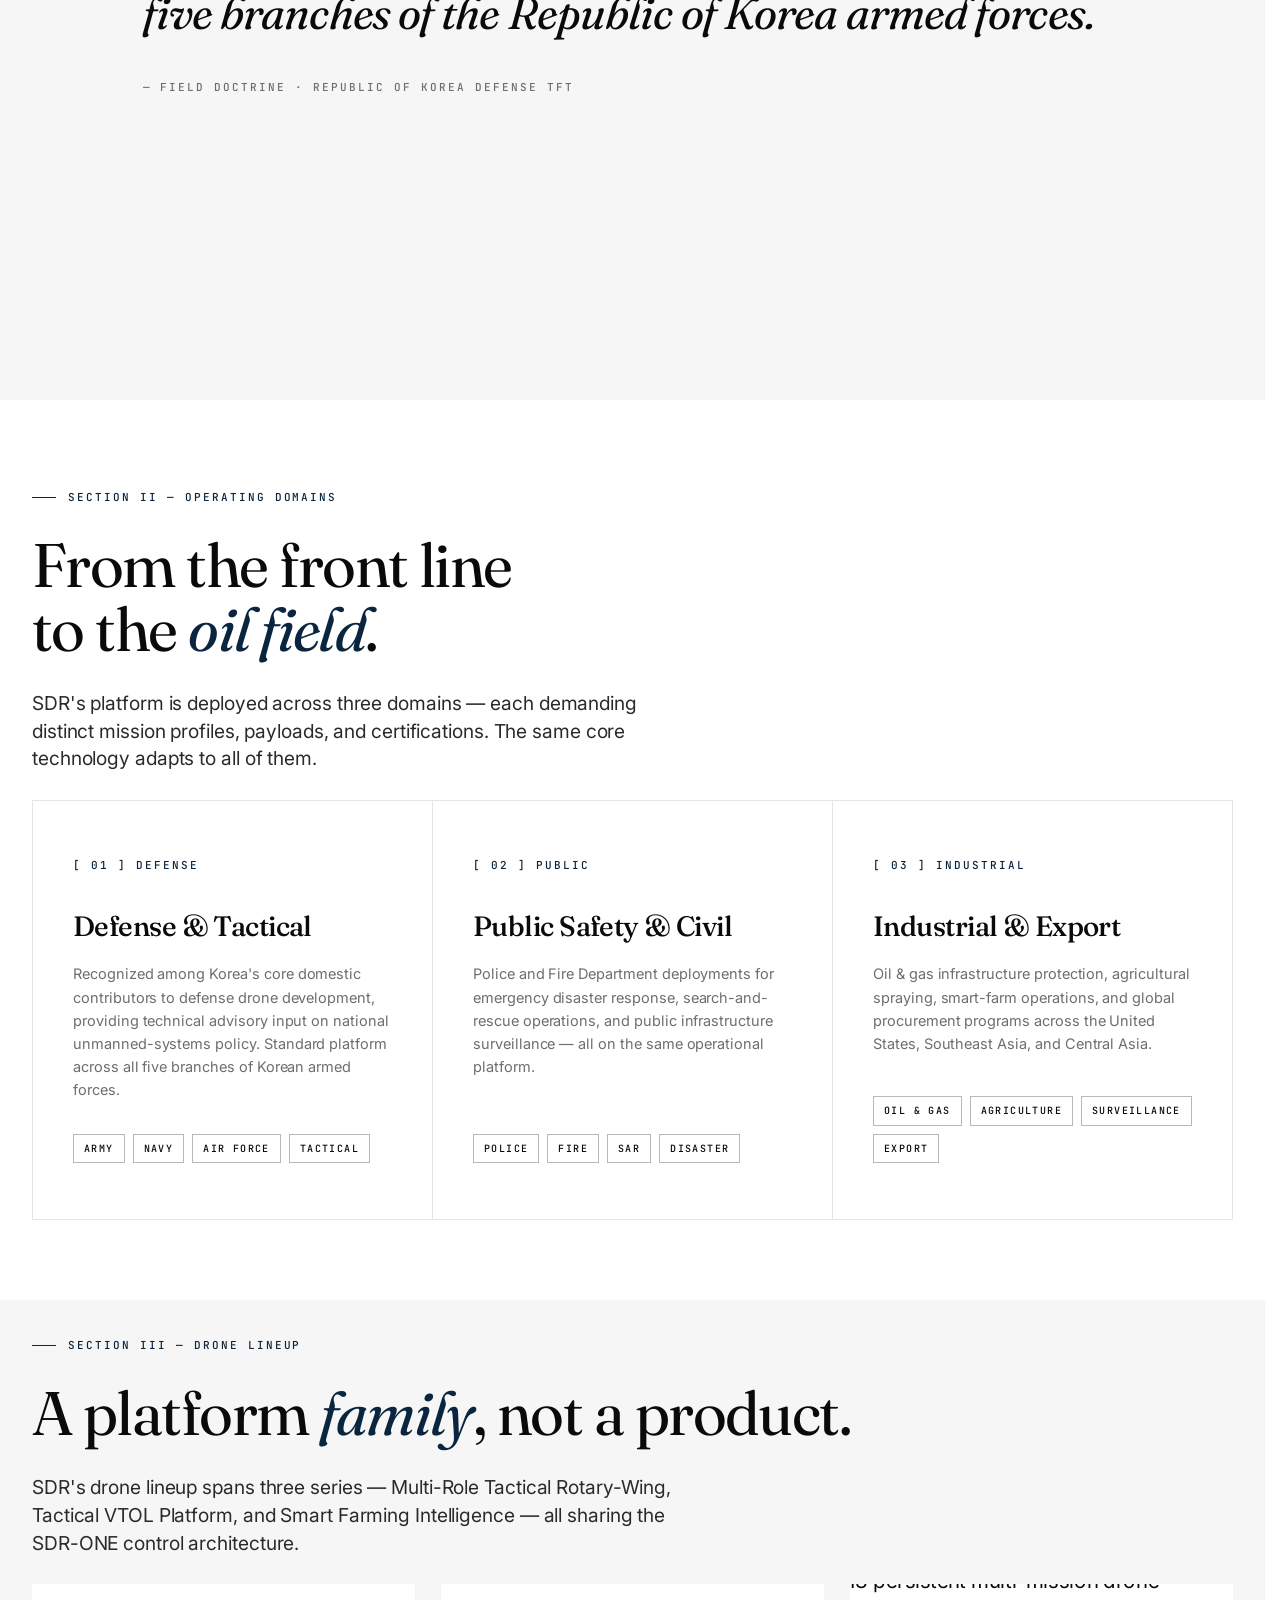
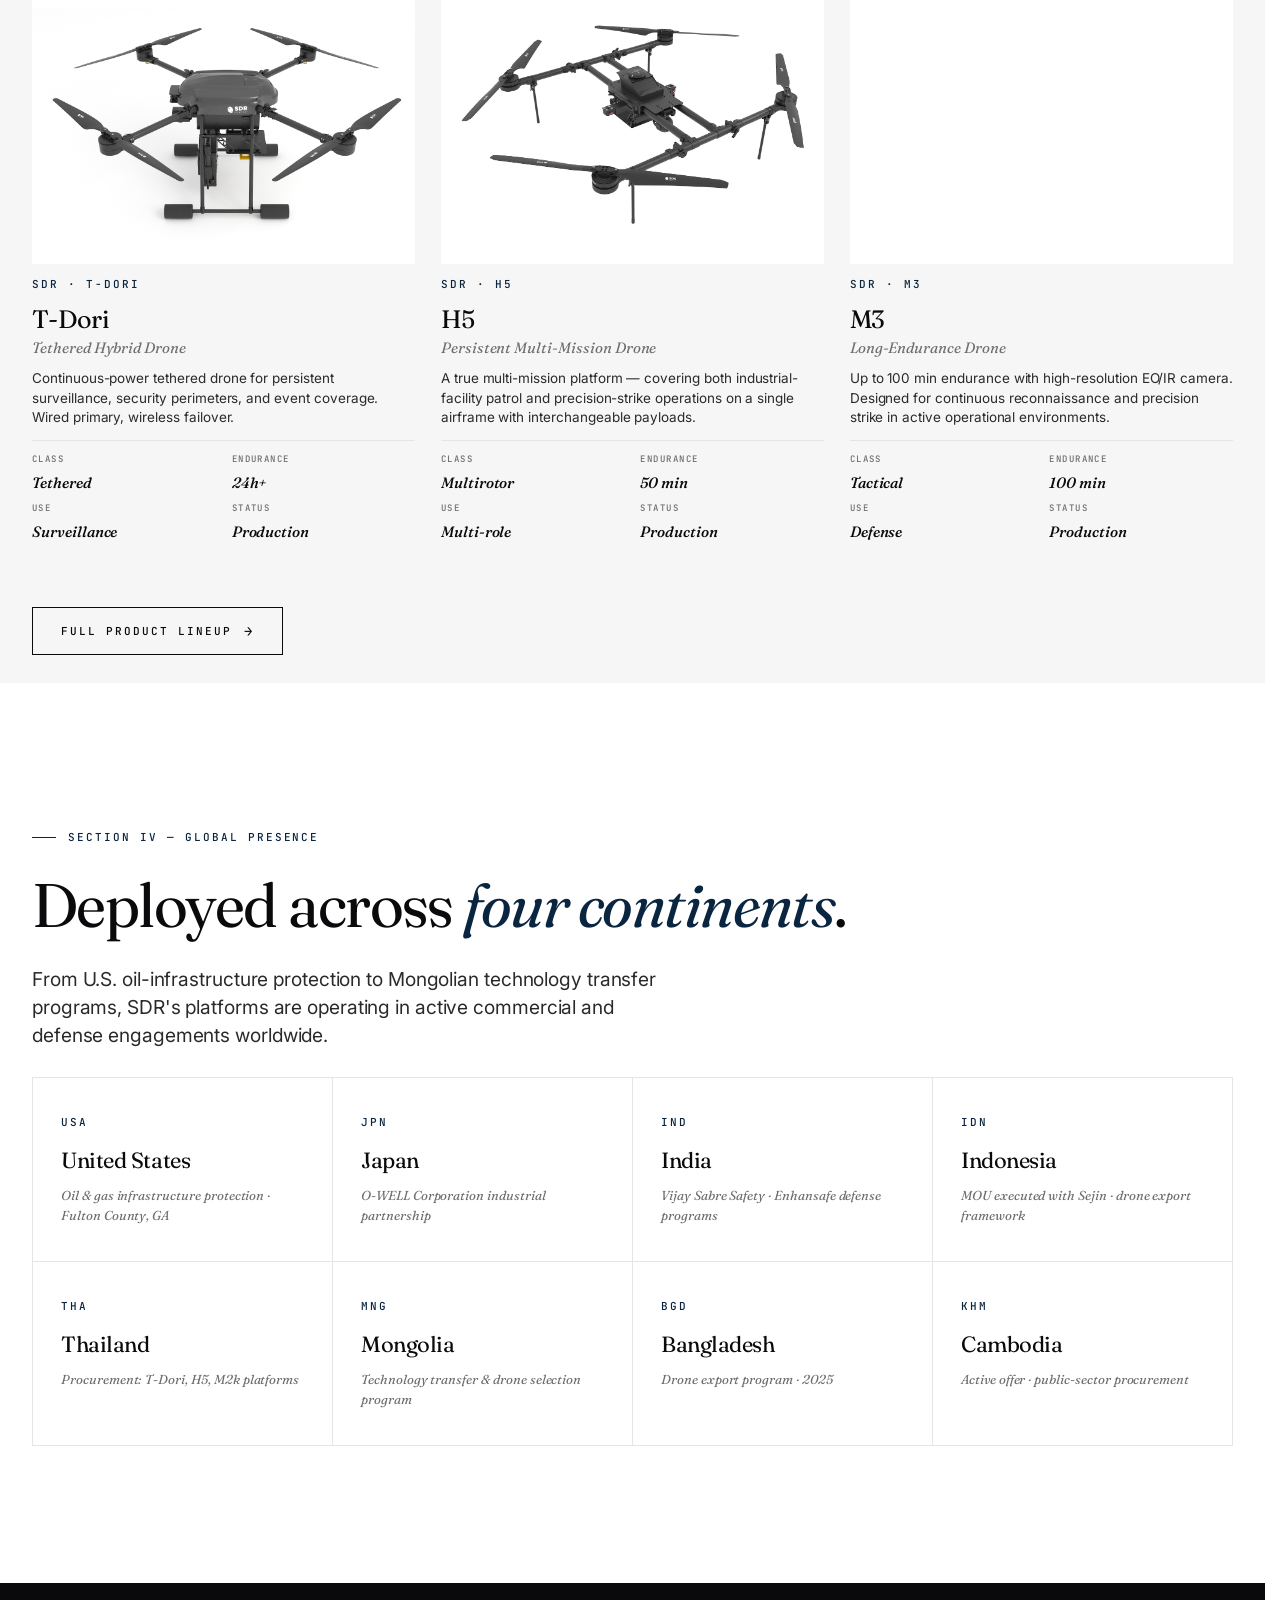
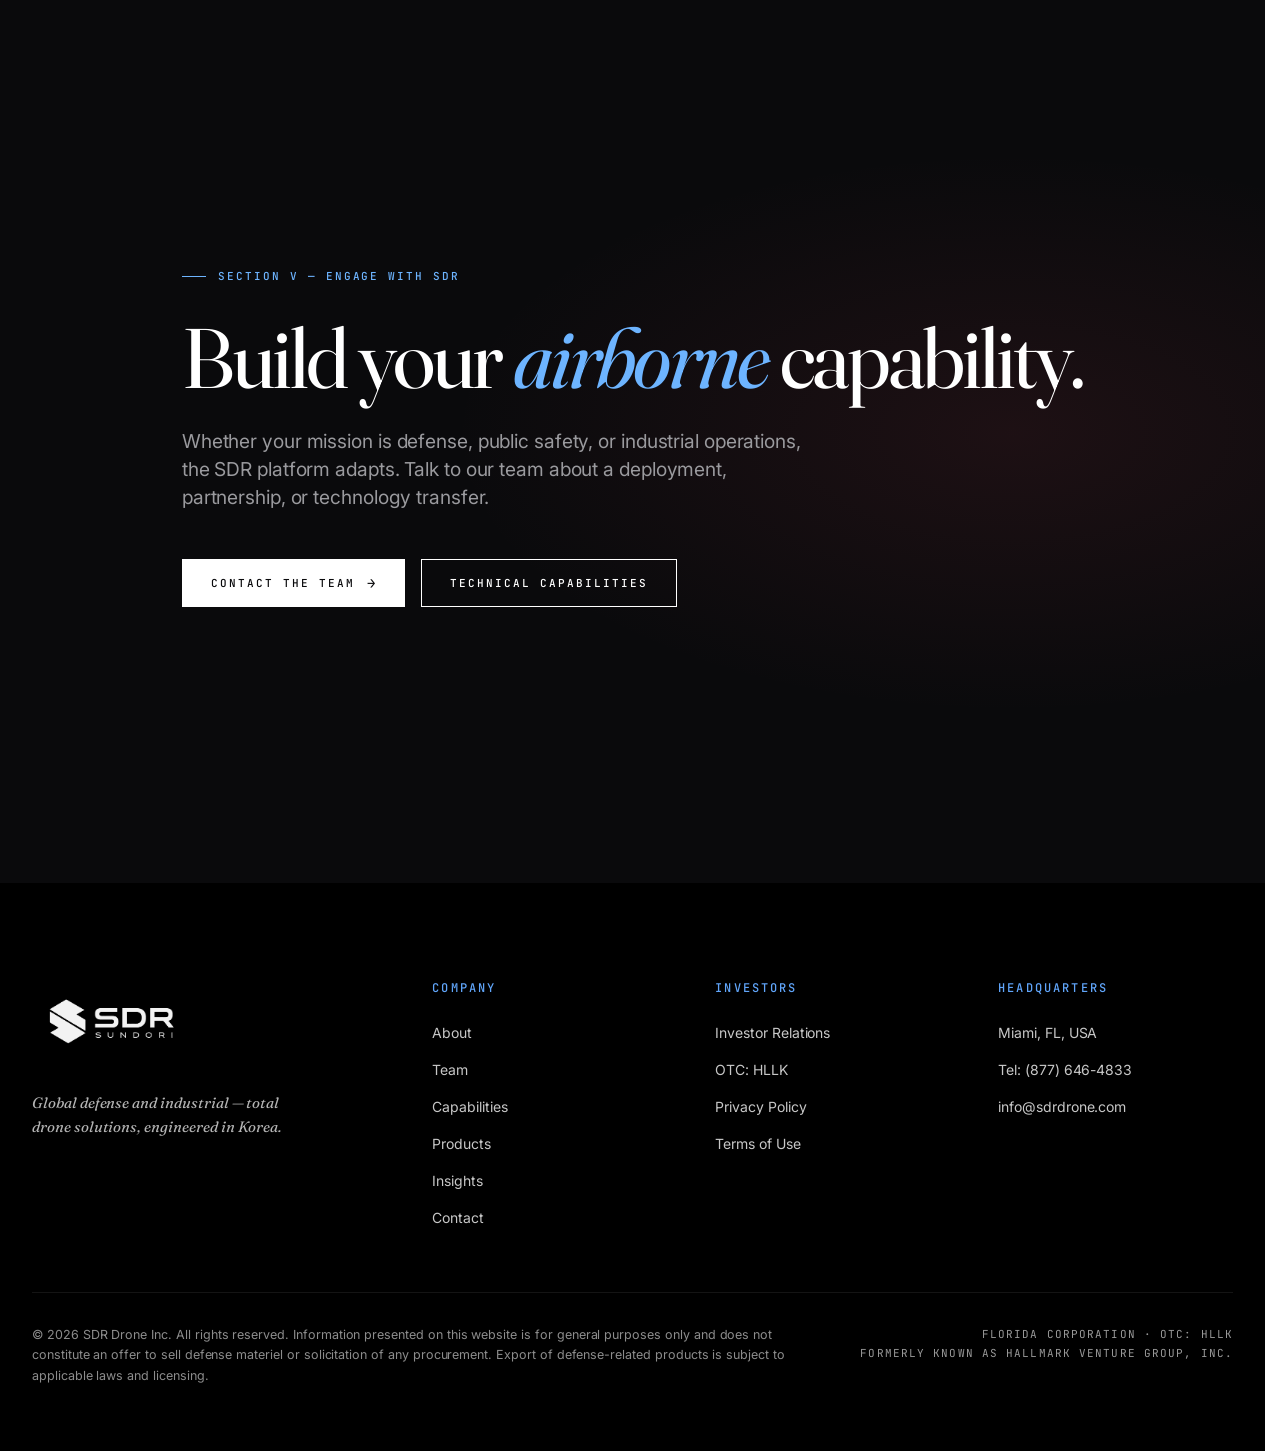
==== commit cbbcb99d: "Add files via upload" ====
--- a/index.html
+++ b/index.html
@@ -3,139 +3,586 @@
 <head>
     <meta charset="UTF-8">
     <meta name="viewport" content="width=device-width, initial-scale=1.0">
+    <meta name="theme-color" content="#0a0a0a">
     <title>SDR Drone Inc. — Global Defense &amp; Industrial Total Drone Solutions</title>
     <meta name="description" content="SDR Drone Inc. is a defense-grade drone manufacturer with 30+ years of unmanned aerial expertise — combining swarm intelligence, integrated control systems, and global industrial deployment.">
+    <link rel="icon" type="image/x-icon" href="favicon.ico">
+    <link rel="icon" type="image/png" sizes="16x16" href="favicon-16x16.png">
+    <link rel="icon" type="image/png" sizes="32x32" href="favicon-32x32.png">
+    <link rel="icon" type="image/png" sizes="48x48" href="favicon-48x48.png">
+    <link rel="icon" type="image/png" sizes="512x512" href="favicon-512.png">
+    <link rel="apple-touch-icon" sizes="180x180" href="apple-touch-icon.png">
     <link rel="preconnect" href="https://fonts.googleapis.com">
     <link rel="preconnect" href="https://fonts.gstatic.com" crossorigin>
+    <link rel="preload" as="image" href="img/hero-poster.jpg?v=4" fetchpriority="high">
     <link href="https://fonts.googleapis.com/css2?family=Fraunces:opsz,ital,wght@9..144,0,300;9..144,0,400;9..144,0,500;9..144,1,300;9..144,1,400;9..144,1,500&family=Inter:wght@300;400;500;600&family=JetBrains+Mono:wght@400;500;600&display=swap" rel="stylesheet">
     <link rel="stylesheet" href="styles.css">
+    <style>
+        /* Hero full-bleed video background (scoped — does not touch styles.css) */
+        /* ── Minimal bottom-anchored hero ── */
+        .hero { height: 100svh; min-height: 600px; display: flex; flex-direction: column; justify-content: flex-end; }
+        .hero > .container { display: none; } /* original grid hidden */
+        .hero-bottom {
+            position: relative; z-index: 2;
+            padding: 0 clamp(24px, 5vw, 80px) clamp(80px, 10vh, 120px);
+            max-width: 2000px;
+        }
+        .hero-tag {
+            font-family: var(--mono);
+            font-size: 11px;
+            letter-spacing: 0.22em;
+            text-transform: uppercase;
+            color: rgba(255,255,255,0.65);
+            margin-bottom: 20px;
+        }
+        .hero-headline { white-space: nowrap; }
+        @media (max-width: 900px) {
+            .hero-headline { white-space: normal; } /* allow wrapping on small screens */
+        }
+        .hero-headline {
+            font-family: var(--serif);
+            font-size: clamp(40px, 6vw, 88px);
+            font-weight: 400;
+            line-height: 1.05;
+            letter-spacing: -0.02em;
+            color: #fff;
+            margin-bottom: 40px;
+        }
+        .hero-headline em {
+            font-style: italic;
+            color: rgba(255,255,255,0.80);
+        }
+        .hero-bottom-inner .hero-actions { display: flex; gap: 16px; flex-wrap: wrap; align-items: center; }
+        /* hero-lede max-width 해제 + 2줄 고정 */
+        .hero-bottom .hero-lede {
+            max-width: none !important;
+            width: 100%;
+            margin-bottom: 72px !important;
+        }
+        /* hero 버튼: 투명 내부 + 흰색 테두리 */
+        .hero-bottom-inner .btn {
+            background: transparent !important;
+            border: 1px solid rgba(255,255,255,0.75) !important;
+            color: #fff !important;
+            padding: 14px 26px !important;
+            font-size: 11px !important;
+            letter-spacing: 0.18em !important;
+            transition: background 0.2s, border-color 0.2s !important;
+        }
+        .hero-bottom-inner .btn:hover {
+            background: rgba(255,255,255,0.12) !important;
+            border-color: #fff !important;
+        }
+        
+        .hero { position: relative; overflow: hidden; border-bottom: none !important; }
+        .hero > .container { position: relative; z-index: 2; }
+        .hero-bg { position: absolute; inset: 0; z-index: 0; overflow: hidden; }
+        .hero-bg video { width: 100%; height: 100%; object-fit: cover; display: block; }
+        .hero-bg-overlay { position: absolute; inset: 0; z-index: 1;
+            background: linear-gradient(to bottom,
+                rgba(0,0,0,0) 0%,
+                rgba(0,0,0,0) 14%,
+                rgba(0,0,0,0.30) 45%,
+                rgba(0,0,0,0.52) 100%); }
+
+        /* Readability overrides: hero text is dark-on-light by default,
+           so lift it to light colors for contrast over the dark video. */
+        .hero .hero-title,
+        .hero .hero-title em,
+        .hero .hero-lede { color: #fff; }
+        /* sundori_en hero tone: headline white@65% + accent blue@65%, lede white@80% light */
+        .hero .hero-title .ht-redef { color: rgba(255,255,255,0.95) !important; text-shadow: 0 2px 14px rgba(0,0,0,0.40); }
+        .hero .hero-title .ht-auto,
+        .hero .hero-title .ht-auto em { color: rgba(255,255,255,0.95) !important; text-shadow: 0 2px 14px rgba(0,0,0,0.40); }
+        .hero .hero-lede { color: rgba(255,255,255,0.90) !important; font-weight: 300 !important; }
+        .hero .hero-eyebrow { color: rgba(255,255,255,0.96); }
+        .hero .hero-issue span { color: rgba(255,255,255,0.85); }
+        .hero-mono span { color: rgba(255,255,255,0.85); }
+        .hero-mono strong { color: #fff; }
+        /* feature-photo 배경 투명 처리 */
+        .feature-photo {
+            background: transparent !important;
+        }
+        .feature-photo img {
+            mix-blend-mode: multiply !important;
+            filter: brightness(1.15) !important;
+        }
+        /* hero-mono 값 텍스트: 흰색 + 크기 증가 */
+        .panel2-inner .hero-mono strong {
+            color: #ffffff !important;
+            font-size: 15px !important;
+            font-weight: 600 !important;
+            letter-spacing: 0.04em !important;
+        }
+        .hero .hero-photo-caption { color: rgba(255,255,255,0.85); }
+        /* the rule line above the issue strip was black — make it white for the dark hero */
+        .hero .hero-issue { border-color: rgba(255,255,255,0.85) !important; border-top-color: rgba(255,255,255,0.85) !important; border-bottom-color: rgba(255,255,255,0.85) !important; }
+        .hero .hero-issue::before, .hero .hero-issue::after { background-color: rgba(255,255,255,0.85) !important; }
+
+        /* Transparent menu bar overlaid on the hero — styled to match the sundori_en nav. */
+        .nav { position: absolute !important; top: 0; left: 0; right: 0; z-index: 50;
+            background: transparent !important; background-color: transparent !important;
+            backdrop-filter: none !important; -webkit-backdrop-filter: none !important;
+            border: none !important; border-bottom: none !important; box-shadow: none !important;
+            padding: 0.2rem 0 !important; }
+        .nav .nav-inner { padding: 0 !important; min-height: 0 !important; background: transparent !important; }
+
+        /* logo sized the same as sundori_en (40px, 48px on desktop) */
+        .nav .logo-img { height: 4rem !important; width: auto !important; object-fit: contain;
+            filter: none; }
+        @media (min-width: 768px) { .nav .logo-img { height: 4.5rem !important; } }
+
+        /* menu links: keep the existing items, restyle with the sundori_en font/style
+           (Inter, uppercase, semibold, wide tracking, blue hover underline) */
+        .nav .nav-links { gap: 2.5rem !important; align-items: center; }
+        .nav .nav-links li { margin: 0 !important; }
+        .nav .nav-links a {
+            font-family: 'Inter', sans-serif !important;
+            font-size: 0.75rem !important;
+            font-weight: 600 !important;
+            font-style: normal !important;
+            text-transform: uppercase !important;
+            letter-spacing: 0.15em !important;
+            color: #fff !important;
+            text-shadow: 0 1px 2px rgba(0,0,0,0.2);
+            position: relative;
+            padding: 0 !important;
+            border: none !important;
+            background: transparent !important;
+        }
+        .nav .nav-links a::after { content: ''; position: absolute; left: 0; bottom: -4px;
+            width: 0; height: 2px; background: #4A90D9; transition: width 0.3s ease; }
+        .nav .nav-links a:hover::after,
+        .nav .nav-links a.active::after { width: 100%; }
+        .nav .nav-toggle span { background: #fff; }
+        /* Mobile dropdown menu: opens with light background, so links must read in dark text */
+        @media (max-width: 880px) {
+            .nav .nav-links.is-open a {
+                color: #0a0a0c !important;
+                text-shadow: none !important;
+            }
+            .nav .nav-links.is-open a::after { background: var(--accent) !important; }
+        }
+        /* push hero content clear of the overlaid menu bar */
+        /* sundori-style: hero fills exactly one screen, content scaled to fit (vh-based,
+           responsive to browser size), with a firm auto scroll-snap into the next section */
+        /* magnetic full-screen panels — snapping itself is done in JS (see
+           magneticScroll script at the bottom), because CSS mandatory snap
+           cannot exempt the long Section I run without yanking the viewport. */
+        .section, .cta-strip { min-height: 100svh; display: flex; flex-direction: column; justify-content: center; }
+        /* Section I (Feature 01 + 02): free-scrolling, natural height, tightened spacing */
+        .section.section-flow {
+            min-height: 0 !important;
+            display: block !important;
+            padding-top: 72px !important;
+            padding-bottom: 72px !important;
+        }
+        /* accessibility: respect reduced-motion — no snap, no autoplaying video */
+        @media (prefers-reduced-motion: reduce) {
+            html { scroll-snap-type: none; }
+            .hero-bg video { display: none; }
+            .hero-bg { background: url('img/hero-poster.jpg?v=4') center / cover; }
+            .panel2-slide { transition: none; }
+        }
+        /* mobile: static poster instead of downloading the hero video */
+        @media (max-width: 700px) {
+            .hero-bg video { display: none; }
+            .hero-bg { background: url('img/hero-poster.jpg?v=4') center / cover; }
+        }
+        /* tall content sections: align to start but allow normal scrolling through them
+           (no scroll-snap-stop:always, no forced 100svh — keep natural height) */
+        .hero {
+            height: 100svh !important; min-height: 100svh !important;
+            padding: 160px 0 40px !important; overflow: hidden !important;
+        }
+        .hero > .container {
+            display: flex !important; flex-direction: column !important;
+            justify-content: flex-start !important;
+            height: 100%; width: 100%;
+        }
+        .hero-grid { min-height: 0 !important; flex: 1 1 auto !important; align-items: stretch !important; }
+        .hero-text { padding-bottom: 0 !important; display: flex !important; flex-direction: column !important; justify-content: flex-start !important; height: 100% !important; }
+        /* custom vertical rhythm: 1(issue)->2(eyebrow) wide, 2->3(title) tight, 3->4(lede) wide; buttons to bottom */
+        .hero-text .hero-actions { margin-top: auto !important; }
+        .hero-eyebrow { margin-top: clamp(28px, 6vh, 80px) !important; margin-bottom: clamp(6px, 1.2vh, 14px) !important; }
+        .hero .display-xl { font-size: clamp(38px, 7.6vh, 92px) !important; line-height: 0.98 !important; }
+        .hero-title { margin-top: 0 !important; margin-bottom: clamp(28px, 6vh, 80px) !important; }
+        .hero-lede { font-size: clamp(13px, 1.75vh, 19px) !important; line-height: 1.45 !important; margin-top: 0 !important; margin-bottom: 0 !important; max-width: 560px !important; }
+        .hero-mono { margin-top: clamp(12px, 2.5vh, 26px) !important; }
+        /* remove the solid white photo card; let the video be the imagery */
+        .hero .hero-photo { display: none !important; }
+        /* the bottom info strip had a solid white card background — make it
+           transparent so the video shows through and the white text reads. */
+        .hero-mono { background: transparent !important; box-shadow: none !important;
+            border-top: 1px solid rgba(255,255,255,0.18) !important; border-bottom: 1px solid rgba(255,255,255,0.18) !important;
+            padding-top: 0.85rem !important; padding-bottom: 0.85rem !important; text-align: center !important; }
+        .hero-mono > * { border-color: rgba(255,255,255,0.18) !important; }
+
+
+        /* ===== Panel 2 — stats over its own image background ===== */
+        .stats-panel { position: relative; height: 100svh; min-height: 100svh; overflow: hidden; display: flex; flex-direction: column; justify-content: center; }
+        .panel2-bg { position: absolute; inset: 0; z-index: 0; background-image: url('img/home_product1.webp'); background-size: cover; background-position: center; }
+        .panel2-overlay { position: absolute; inset: 0; z-index: 1; background: rgba(0,0,0,0.60); }
+        .panel2-inner { position: relative; z-index: 2; width: 100%; max-width: 1280px; margin: 0 auto; padding: 0 40px; }
+        .panel2-inner .hero-mono { margin-bottom: clamp(24px, 5vh, 64px) !important; }
+        /* the stat strip grid sits transparent — the panel overlay provides the dark bg */
+        .stats-panel .stat-strip { background: transparent !important; border: none !important; }
+        .stat-strip { background: transparent !important; border-top: 0 none !important; border-color: transparent !important; box-shadow: none !important; }
+        .stat-strip::before, .stat-strip::after { content: none !important; display: none !important; border: none !important; background: none !important; }
+        .stat-strip .stat-cell { border-color: rgba(255,255,255,0.08) !important; border-top: none !important; text-align: center !important; align-items: center !important; padding: 1.75rem 1rem !important; }
+        .stat-strip .stat-cell::before, .stat-strip .stat-cell::after { display: none !important; content: none !important; }
+        .stat-strip .stat-label { color: rgba(255,255,255,0.72) !important; }
+        .stat-strip .stat-value { color: #ffffff !important; }
+        .stat-strip .stat-value-accent { color: #4A90D9 !important; }
+        .stat-strip .stat-detail { color: rgba(255,255,255,0.72) !important; }
+
+        /* ===== condense content panels so each fits exactly one screen ===== */
+        .section, .cta-strip { padding-top: 28px !important; padding-bottom: 28px !important; }
+        .section-header { margin-bottom: clamp(16px, 3vh, 40px) !important; }
+        .feature { padding-top: 0 !important; padding-bottom: 0 !important; border-top: none !important;
+            gap: clamp(24px, 4vw, 56px) !important; align-items: center !important; }
+        .feature-photo { aspect-ratio: auto !important; height: clamp(220px, 52vh, 560px) !important; }
+        .drone-row { gap: clamp(20px, 2vw, 40px) !important; }
+        /* 드론 이미지 영역 통일 */
+        .drone-photo {
+            aspect-ratio: auto !important;
+            height: 280px !important;
+            margin-bottom: 12px !important;
+        }
+        /* T-Dori: 배경 동일하게 + hover 효과 적용 */
+        .drone-card:first-child .drone-photo {
+            background: var(--bg) !important;
+        }
+        .drone-card:first-child .drone-photo img {
+            mix-blend-mode: multiply !important;
+            filter: brightness(1.06) !important;
+            transform: scale(1.1);
+            transition: transform 0.6s ease;
+        }
+        .drone-card:first-child:hover .drone-photo img {
+            transform: scale(1.14) !important;
+        }
+        /* M3: 이미지 확대 */
+        .drone-card:last-child .drone-photo img {
+            transform: scale(1.28) !important;
+            object-position: center center;
+        }
+        .drone-card:last-child .drone-photo:hover img,
+        .drone-card:last-child:hover .drone-photo img {
+            transform: scale(1.32) !important;
+        }
+        .drone-name { font-size: clamp(20px, 2.8vh, 30px) !important; margin-bottom: 4px !important; }
+        .drone-class { margin-bottom: 10px !important; }
+        .drone-desc { font-size: clamp(11px, 1.5vh, 14px) !important; line-height: 1.45 !important; margin-bottom: 12px !important; }
+        .drone-specs { gap: 8px 16px !important; padding-top: 12px !important; }
+    
+        /* ===== Section I — compact capability cards (2×2 grid) ===== */
+        .capability-cards {
+            display: grid;
+            grid-template-columns: 1fr 1fr;
+            gap: 1px;
+            background: var(--border);
+            border: 1px solid var(--border);
+            margin-top: clamp(20px, 3vh, 40px);
+        }
+        .cap-card {
+            background: var(--bg);
+            padding: clamp(22px, 3.2vh, 40px) clamp(22px, 2.6vw, 36px);
+            display: flex;
+            flex-direction: column;
+        }
+        .cap-card-num {
+            font-family: var(--mono);
+            font-size: 10.5px;
+            font-weight: 500;
+            letter-spacing: 0.22em;
+            text-transform: uppercase;
+            color: var(--accent);
+            margin-bottom: clamp(8px, 1.4vh, 18px);
+        }
+        .cap-card-title {
+            font-family: var(--display);
+            font-size: clamp(20px, 2.4vh, 28px);
+            font-weight: 400;
+            letter-spacing: -0.02em;
+            line-height: 1.12;
+            color: var(--text);
+            margin-bottom: clamp(8px, 1.4vh, 16px);
+        }
+        .cap-card-title em {
+            font-style: italic;
+            color: var(--accent);
+        }
+        .cap-card-body {
+            font-size: clamp(12.5px, 1.5vh, 14.5px);
+            line-height: 1.55;
+            color: var(--text-muted);
+            font-weight: 300;
+            margin-bottom: clamp(14px, 2vh, 24px);
+            flex-grow: 1;
+        }
+        .cap-card-meta {
+            display: grid;
+            grid-template-columns: 1fr 1fr;
+            gap: 10px 18px;
+            padding-top: clamp(10px, 1.6vh, 18px);
+            border-top: 1px solid var(--border);
+            margin: 0;
+        }
+        .cap-card-meta dt {
+            font-family: var(--mono);
+            font-size: 9.5px;
+            font-weight: 500;
+            letter-spacing: 0.16em;
+            text-transform: uppercase;
+            color: var(--text-muted);
+            margin-bottom: 3px;
+        }
+        .cap-card-meta dd {
+            font-family: var(--display);
+            font-size: clamp(12.5px, 1.5vh, 14.5px);
+            font-style: italic;
+            color: var(--text);
+            margin: 0;
+        }
+        @media (max-width: 768px) {
+            .capability-cards { grid-template-columns: 1fr; }
+        }
+
+        /* ===== Stats panel — staggered entrance + glow on numbers ===== */
+        .stat-strip .stat-cell {
+            position: relative;
+            opacity: 0;
+            transform: translateY(28px);
+            transition: opacity 0.7s cubic-bezier(0.22, 1, 0.36, 1),
+                        transform 0.7s cubic-bezier(0.22, 1, 0.36, 1);
+            transition-delay: var(--stat-delay, 0ms);
+        }
+        .stat-strip.is-active .stat-cell {
+            opacity: 1;
+            transform: translateY(0);
+        }
+        .stat-strip .stat-cell::after {
+            content: '' !important;
+            display: block !important;
+            position: absolute;
+            left: 14%;
+            right: 14%;
+            bottom: -2px;
+            height: 1px;
+            background: linear-gradient(to right,
+                rgba(74,144,217,0) 0%,
+                rgba(74,144,217,0.85) 50%,
+                rgba(74,144,217,0) 100%);
+            transform: scaleX(0);
+            transform-origin: left center;
+            transition: transform 0.9s cubic-bezier(0.22, 1, 0.36, 1);
+            transition-delay: calc(var(--stat-delay, 0ms) + 200ms);
+        }
+        .stat-strip.is-active .stat-cell::after { transform: scaleX(1); }
+        .stat-num {
+            display: inline-block;
+            font-variant-numeric: tabular-nums;
+            transition: text-shadow 0.4s ease;
+        }
+        .stat-strip.is-counting .stat-num {
+            text-shadow: 0 0 24px rgba(255,255,255,0.35);
+        }
+        .stat-strip.is-counting .stat-value-accent .stat-num {
+            text-shadow: 0 0 32px rgba(74,144,217,0.55);
+        }
+        .stat-strip.is-done .stat-num { text-shadow: none; }
+        .stat-suffix {
+            font-size: 0.5em;
+            display: inline-block;
+            margin-left: 2px;
+            opacity: 0;
+            transform: translateY(-4px);
+            transition: opacity 0.4s ease, transform 0.4s ease;
+            transition-delay: calc(var(--stat-delay, 0ms) + 1400ms);
+        }
+        .stat-strip.is-active .stat-suffix {
+            opacity: 1;
+            transform: translateY(0);
+        }
+        @media (prefers-reduced-motion: reduce) {
+            .stat-strip .stat-cell { opacity: 1; transform: none; transition: none; }
+            .stat-strip .stat-cell::after { transform: scaleX(1); transition: none; }
+            .stat-strip .stat-suffix { opacity: 1; transform: none; transition: none; }
+            .stat-num { text-shadow: none !important; }
+        }
+
+        /* ── stats-panel background slideshow ── */
+        .panel2-bg { position: absolute; inset: 0; z-index: 0; }
+        .panel2-slide {
+            position: absolute; inset: 0;
+            background-size: cover; background-position: center;
+            opacity: 0;
+            transition: opacity 1.2s ease-in-out;
+        }
+        .panel2-slide.active { opacity: 1; }
+</style>
+    <link rel="canonical" href="https://www.sdrdrone.com/">
+    <link rel="alternate" hreflang="en" href="https://www.sdrdrone.com/">
+    <link rel="alternate" hreflang="ko" href="https://sundori.ai/">
+    <link rel="alternate" hreflang="x-default" href="https://www.sdrdrone.com/">
+    <meta property="og:type" content="website">
+    <meta property="og:site_name" content="SDR Drone Inc.">
+    <meta property="og:title" content="SDR Drone Inc. — Global Defense &amp; Industrial Total Drone Solutions">
+    <meta property="og:description" content="SDR Drone Inc. is a defense-grade drone manufacturer with 30+ years of unmanned aerial expertise — combining swarm intelligence, integrated control systems, and global industrial deployment.">
+    <meta property="og:url" content="https://www.sdrdrone.com/">
+    <meta property="og:image" content="https://www.sdrdrone.com/img/h5.jpg">
+    <meta name="twitter:card" content="summary_large_image">
+    <meta name="twitter:title" content="SDR Drone Inc. — Global Defense &amp; Industrial Total Drone Solutions">
+    <meta name="twitter:description" content="SDR Drone Inc. is a defense-grade drone manufacturer with 30+ years of unmanned aerial expertise — combining swarm intelligence, integrated control systems, and global industrial deployment.">
+    <script type="application/ld+json">
+    {
+      "@context": "https://schema.org",
+      "@type": "Organization",
+      "name": "SDR Drone Inc.",
+      "url": "https://www.sdrdrone.com",
+      "logo": "https://www.sdrdrone.com/img/sdr-logo-transparent.png?v=2",
+      "description": "Defense-grade drone manufacturer with 30+ years of unmanned aerial expertise — swarm intelligence, integrated control systems, and global industrial deployment.",
+      "address": { "@type": "PostalAddress", "addressLocality": "Miami", "addressRegion": "FL", "addressCountry": "US" },
+      "contactPoint": { "@type": "ContactPoint", "telephone": "+1-877-646-4833", "contactType": "customer service", "email": "info@sdrdrone.com", "availableLanguage": ["English","Korean"] },
+      "tickerSymbol": "OTC:HLLK",
+      "sameAs": ["https://www.otcmarkets.com/stock/HLLK/overview", "https://sundori.ai"]
+    }
+    </script>
 </head>
 <body>
     <nav class="nav">
         <div class="container nav-inner">
-            <a href="index.html" class="logo"><img src="img/sdr-logo-transparent.png" alt="SDR Drone Inc." class="logo-img"></a>
+            <a href="index.html" class="logo"><img src="img/sdr_logo.png?v=3" alt="SDR Drone Inc." class="logo-img"></a>
             <ul class="nav-links">
                 <li><a href="index.html" class="active">Home</a></li>
                 <li><a href="about.html">About</a></li>
                 <li><a href="team.html">Team</a></li>
                 <li><a href="capabilities.html">Capabilities</a></li>
-                <li><a href="drones.html">Defense</a></li>
-                <li><a href="industrial.html">Industrial</a></li>
+                <li><a href="products.html">Products</a></li>
+                <li><a href="industrial.html">Applications</a></li>
                 <li><a href="insights.html">Insights</a></li>
+                <li><a href="investors.html">Investors</a></li>
                 <li><a href="contact.html" class="nav-cta">Contact</a></li>
             </ul>
             <button class="nav-toggle" aria-label="Menu"><span></span><span></span><span></span></button>
         </div>
     </nav>
 
-    <!-- ===== Hero — Asymmetric editorial ===== -->
+    <!-- ===== Panel 1 — Hero over video background ===== -->
     <section class="hero">
-        <div class="container">
-            <div class="hero-grid">
-                <div class="hero-text">
-                    <div class="hero-issue">
-                        <span>SDR Drone Inc. — Issue 01</span>
-                        <span>New Mexico, USA · NDAA §848 Compliant</span>
-                    </div>
-
-                    <div class="hero-eyebrow eyebrow fade-up fade-up-1">
-                        <span class="eyebrow-dot"></span>
-                        Global Commercialization · Defense &amp; Dual-Use UAS
-                    </div>
-                    <h1 class="hero-title display-xl fade-up fade-up-2">
-                        Combat-validated drones, <em>now global.</em>
-                    </h1>
-                    <p class="hero-lede fade-up fade-up-3">
-                        SDR Drone Inc. holds the global commercialization rights to the Sundori Drone Platform — a NDAA-compliant, combat-validated family of unmanned aerial systems deployed across Korean armed forces and allied operations in Ukraine. Bringing thirty years of platform engineering to U.S. DoD, allied defense, and international markets.
-                    </p>
-                    <div class="hero-actions fade-up fade-up-4">
-                        <a href="capabilities.html" class="btn btn-primary">Core capabilities <span class="btn-arrow" aria-hidden="true">→</span></a>
-                        <a href="drones.html" class="btn btn-ghost">View drone lineup</a>
-                    </div>
-                </div>
-                <div class="hero-photo fade-up fade-up-3">
-                    <img src="img/h5.jpg" alt="SDR H5 long-endurance drone — carbon-fiber industrial platform">
-                    <div class="hero-photo-caption">
-                        <span>Plate I · SDR H5 Platform</span>
-                        <span>Long-Endurance · Carbon</span>
-                    </div>
-                </div>
-            </div>
-
+        <div class="hero-bg">
+            <video autoplay muted loop playsinline preload="auto" poster="img/hero-poster.jpg?v=4" width="1920" height="1080" style="background:#0a0a0c;">
+                <source src="sdr_main_bg.mp4" type="video/mp4">
+            </video>
+            <div class="hero-bg-overlay"></div>
+        </div>
+        <div class="hero-bottom">
+            <div class="hero-bottom-inner fade-up fade-up-2">
+                <p class="hero-tag">Korean-made &middot; Combat-proven &middot; NDAA-compliant</p>
+                <h1 class="hero-headline">Combat-validated drones, <em>now global.</em></h1>
+                <p class="hero-lede">NDAA-compliant UAS deployed across Korean armed forces and allied operations in Ukraine —<br>now brought to U.S. DoD, allied defense, and international markets.</p>
+                <div class="hero-actions">
+                    <a href="products.html" class="btn btn-primary">View product lineup <span class="btn-arrow">→</span></a>
+                    <a href="contact.html" class="btn btn-ghost">Talk to us <span class="btn-arrow">→</span></a>
+                </div>
+            </div>
+        </div>
+    </section>
+
+    <!-- ===== Panel 2 — HQ band + stats over image background ===== -->
+    <section class="stats-panel">
+        <div class="panel2-bg">
+        <div class="panel2-slide" style="background-image:url('img/home_product1.webp');"></div>
+        <div class="panel2-slide" style="background-image:url('img/home_product2.webp');"></div>
+        <div class="panel2-slide" style="background-image:url('img/home_product3.webp');"></div>
+        <div class="panel2-slide" style="background-image:url('img/home_product4.webp');"></div>
+    </div>
+        <div class="panel2-overlay"></div>
+        <div class="panel2-inner">
             <div class="hero-mono fade-up fade-up-4">
-                <span>HQ <strong>New Mexico, USA</strong></span>
-                <span>Mandate <strong>Global, ex-Korea</strong></span>
-                <span>Active in <strong>9 markets</strong></span>
-            </div>
-        </div>
+                <span>HQ <strong>Miami, FL, USA</strong></span>
+                <span>Mandate <strong>Global</strong></span>
+                <span>Active in <strong>8 markets</strong></span>
+            </div>
+            <div class="stat-strip is-counting">
+        <div class="stat-cell" style="--stat-delay: 0ms;">
+            <div class="stat-label">Defense market share</div>
+            <div class="stat-value stat-value-accent mono-data">
+                <span class="stat-num" data-count="70">0</span><span class="stat-suffix">%</span>
+            </div>
+            <div class="stat-detail">Of Korean Army training drones</div>
+        </div>
+        <div class="stat-cell" style="--stat-delay: 180ms;">
+            <div class="stat-label">Pilots trained</div>
+            <div class="stat-value mono-data">
+                <span class="stat-num" data-count="10000" data-format="comma">0</span><span class="stat-suffix">+</span>
+            </div>
+            <div class="stat-detail">Cumulative training completions</div>
+        </div>
+        <div class="stat-cell" style="--stat-delay: 360ms;">
+            <div class="stat-label">Field missions</div>
+            <div class="stat-value mono-data">
+                <span class="stat-num" data-count="500">0</span><span class="stat-suffix">+</span>
+            </div>
+            <div class="stat-detail">Real-world operational deployments</div>
+        </div>
+        <div class="stat-cell" style="--stat-delay: 540ms;">
+            <div class="stat-label">Annual capacity</div>
+            <div class="stat-value mono-data">
+                <span class="stat-num" data-count="1000" data-format="comma">0</span><span class="stat-suffix">+</span>
+            </div>
+            <div class="stat-detail">Drone units secured per year</div>
+        </div>
+            </div><!-- /.stat-strip -->
+        </div><!-- /.panel2-inner -->
     </section>
 
-    <!-- ===== Stat strip ===== -->
-    <section class="stat-strip">
-        <div class="stat-cell">
-            <div class="stat-label">Defense market share</div>
-            <div class="stat-value stat-value-accent mono-data">70<span style="font-size: 0.5em;">%</span></div>
-            <div class="stat-detail">Of Korean Army training drones</div>
-        </div>
-        <div class="stat-cell">
-            <div class="stat-label">Pilots trained</div>
-            <div class="stat-value mono-data">10,000<span style="font-size: 0.5em;">+</span></div>
-            <div class="stat-detail">Cumulative training completions</div>
-        </div>
-        <div class="stat-cell">
-            <div class="stat-label">Field missions</div>
-            <div class="stat-value mono-data">500<span style="font-size: 0.5em;">+</span></div>
-            <div class="stat-detail">Real-world operational deployments</div>
-        </div>
-        <div class="stat-cell">
-            <div class="stat-label">Annual capacity</div>
-            <div class="stat-value mono-data">1,000<span style="font-size: 0.5em;">+</span></div>
-            <div class="stat-detail">Drone units secured per year</div>
-        </div>
-    </section>
-
-    <!-- ===== Feature 01 — Swarm system + photo ===== -->
+    <!-- ===== Section I — Core Capabilities (compact insight grid) ===== -->
     <section class="section">
         <div class="container">
             <div class="section-header">
-                <div class="eyebrow" style="margin-bottom: 28px;"><span class="eyebrow-dot"></span>Section I — Core Capabilities</div>
-                <h2 class="display-md">Engineered, owned, and <em>operated</em> end-to-end.</h2>
-                <p class="lede">SDR builds the entire stack — flight control, integrated electronics, swarm communications, and tactical software — under one roof. Every component is designed for the operational reality of defense, public safety, and industrial deployment.</p>
-            </div>
-
-            <div class="feature">
-                <div class="feature-photo">
-                    <img src="img/t-dori.jpg" alt="SDR T-dori tethered hybrid drone with searchlight payload">
-                    <div class="feature-photo-caption">Plate II · T-dori Searchlight Configuration</div>
-                </div>
-                <div class="feature-words">
-                    <div class="feature-num">— 01 / 04 —</div>
-                    <h3 class="feature-title">SDR Multi <em>Flight Control</em> System</h3>
-                    <p class="feature-body">An AI-based intelligent swarm autonomous platform. Automatic formation flight, leader-follower tracking, AI path collision avoidance, and FANET mesh communications — a tactical control system designed for real operational environments, not lab demonstrations.</p>
-                    <dl class="feature-meta">
-                        <div><dt>Swarm scale</dt><dd>N+1, unlimited</dd></div>
-                        <div><dt>Formations</dt><dd>W · V · I · custom</dd></div>
-                        <div><dt>Comms</dt><dd>FANET mesh, encrypted</dd></div>
-                        <div><dt>Defense cert</dt><dd>Korean military-grade</dd></div>
+                <div class="eyebrow" style="margin-bottom: 20px;"><span class="eyebrow-dot"></span>Section I — Core Capabilities</div>
+                <h2 class="display-md">Engineered, owned, <em>operated</em> end-to-end.</h2>
+                <p class="lede">SDR owns the full drone stack — flight control, electronics, communications, software — under one roof, built for operational reality, not lab demonstrations.</p>
+            </div>
+
+            <div class="capability-cards">
+                <div class="cap-card">
+                    <div class="cap-card-num">— 01 —</div>
+                    <h3 class="cap-card-title">One Stack, <em>In-House</em></h3>
+                    <p class="cap-card-body">Flight control, swarm comms, and tactical software — all engineered and owned by SDR. No black-box dependencies.</p>
+                    <dl class="cap-card-meta">
+                        <div><dt>Swarm</dt><dd>N+1 unlimited</dd></div>
+                        <div><dt>Comms</dt><dd>FANET, encrypted</dd></div>
                     </dl>
                 </div>
-            </div>
-
-            <div class="feature flip">
-                <div class="feature-words">
-                    <div class="feature-num">— 02 / 04 —</div>
-                    <h3 class="feature-title">SDR-ONE <em>Integrated</em> Motherboard</h3>
-                    <p class="feature-body">In-house motherboard combining flight control, controllers, and communications onto a single PCB. The architecture eliminates 40% of components, simplifies assembly, optimizes weight, and enables a 30% manufacturing-cost reduction versus competitors. 100% domestic component sourcing.</p>
-                    <dl class="feature-meta">
-                        <div><dt>Components</dt><dd>−40% reduction</dd></div>
-                        <div><dt>Cost</dt><dd>−30% vs competitors</dd></div>
-                        <div><dt>Capacity</dt><dd>1,000+ units / year</dd></div>
-                        <div><dt>Sourcing</dt><dd>100% domestic Korean</dd></div>
+                <div class="cap-card">
+                    <div class="cap-card-num">— 02 —</div>
+                    <h3 class="cap-card-title">SDR-ONE <em>Motherboard</em></h3>
+                    <p class="cap-card-body">A single integrated PCB replaces four discrete avionics systems — fewer parts, lower cost, faster assembly.</p>
+                    <dl class="cap-card-meta">
+                        <div><dt>Components</dt><dd>−40%</dd></div>
+                        <div><dt>Build cost</dt><dd>−30%</dd></div>
                     </dl>
                 </div>
-                <div class="feature-photo">
-                    <img src="img/h5-alt.jpg" alt="SDR H5 close-up — integrated avionics body and propulsion arms">
-                    <div class="feature-photo-caption">Plate III · SDR-ONE Integration</div>
+                <div class="cap-card">
+                    <div class="cap-card-num">— 03 —</div>
+                    <h3 class="cap-card-title">Operator <em>Standard</em></h3>
+                    <p class="cap-card-body">The ground-control console is the training standard across all five ROK service branches. Classroom skills transfer straight to live mission.</p>
+                    <dl class="cap-card-meta">
+                        <div><dt>Pilots trained</dt><dd>10,000+</dd></div>
+                        <div><dt>Console</dt><dd>1 GCS → full swarm</dd></div>
+                    </dl>
+                </div>
+                <div class="cap-card">
+                    <div class="cap-card-num">— 04 —</div>
+                    <h3 class="cap-card-title">3D-Printed <em>Airframes</em></h3>
+                    <p class="cap-card-body">Additive manufacturing compresses design iteration from months to days, with on-site printable structures at the point of need.</p>
+                    <dl class="cap-card-meta">
+                        <div><dt>Iteration</dt><dd>Days, not months</dd></div>
+                        <div><dt>Platforms</dt><dd>F7P · VT-Tail</dd></div>
+                    </dl>
                 </div>
             </div>
         </div>
@@ -157,14 +604,14 @@
         <div class="container">
             <div class="section-header">
                 <div class="eyebrow" style="margin-bottom: 28px;"><span class="eyebrow-dot"></span>Section II — Operating Domains</div>
-                <h2 class="display-md">From the front line to the <em>oil field</em>.</h2>
+                <h2 class="display-md">From the front line<br>to the <em>oil field</em>.</h2>
                 <p class="lede">SDR's platform is deployed across three domains — each demanding distinct mission profiles, payloads, and certifications. The same core technology adapts to all of them.</p>
             </div>
             <div class="pillar-grid">
                 <div class="pillar">
                     <div class="pillar-icon">[ 01 ] Defense</div>
                     <h3 class="pillar-name">Defense &amp; Tactical</h3>
-                    <p class="pillar-body">Selected by presidential directive as one of two domestic drone companies on the Task Force for Strengthening Defense Drone Capabilities. Standard platform across all five branches of Korean armed forces.</p>
+                    <p class="pillar-body">Recognized among Korea's core domestic contributors to defense drone development, providing technical advisory input on national unmanned-systems policy. Standard platform across all five branches of Korean armed forces.</p>
                     <div class="pillar-tags">
                         <span class="pillar-tag">Army</span><span class="pillar-tag">Navy</span><span class="pillar-tag">Air Force</span><span class="pillar-tag">Tactical</span>
                     </div>
@@ -189,28 +636,26 @@
         </div>
     </section>
 
-    <!-- ===== Featured drones with photos ===== -->
+    <!-- ===== Featured drones — header + card row + CTA ===== -->
     <section class="section section-warm">
         <div class="container">
-            <div class="section-header">
+            <div class="section-header" style="margin-bottom: 40px;">
                 <div class="eyebrow" style="margin-bottom: 28px;"><span class="eyebrow-dot"></span>Section III — Drone Lineup</div>
                 <h2 class="display-md">A platform <em>family</em>, not a product.</h2>
-                <p class="lede">SDR's drone lineup spans tethered industrial systems, long-endurance surveillance, vertical takeoff, and tactical strike — all sharing the SDR-ONE control architecture.</p>
-            </div>
-
+                <p class="lede">SDR's drone lineup spans three series — Multi-Role Tactical Rotary-Wing, Tactical VTOL Platform, and Smart Farming Intelligence — all sharing the SDR-ONE control architecture.</p>
+            </div>
             <div class="drone-row">
                 <div class="drone-card">
                     <div class="drone-photo">
-                        <img src="img/t-dori-alt.jpg" alt="T-dori tethered drone">
-                        <div class="drone-photo-overlay">Plate IV</div>
+                        <img src="img/t-dori-alt.jpg" alt="T-Dori tethered drone">
                     </div>
                     <div class="drone-code">SDR · T-DORI</div>
-                    <h3 class="drone-name">T-dori</h3>
+                    <h3 class="drone-name">T-Dori</h3>
                     <div class="drone-class">Tethered Hybrid Drone</div>
                     <p class="drone-desc">Continuous-power tethered drone for persistent surveillance, security perimeters, and event coverage. Wired primary, wireless failover.</p>
                     <dl class="drone-specs">
                         <div class="drone-spec"><dt>Class</dt><dd>Tethered</dd></div>
-                        <div class="drone-spec"><dt>Endurance</dt><dd>Continuous</dd></div>
+                        <div class="drone-spec"><dt>Endurance</dt><dd>24h+</dd></div>
                         <div class="drone-spec"><dt>Use</dt><dd>Surveillance</dd></div>
                         <div class="drone-spec"><dt>Status</dt><dd>Production</dd></div>
                     </dl>
@@ -218,39 +663,37 @@
                 <div class="drone-card">
                     <div class="drone-photo">
                         <img src="img/h5.jpg" alt="H5 long-endurance drone">
-                        <div class="drone-photo-overlay">Plate V</div>
                     </div>
                     <div class="drone-code">SDR · H5</div>
                     <h3 class="drone-name">H5</h3>
-                    <div class="drone-class">Long-Endurance Drone</div>
-                    <p class="drone-desc">Extended-flight platform for industrial inspection, agricultural mapping, and patrol missions where loiter time is the constraint.</p>
+                    <div class="drone-class">Persistent Multi-Mission Drone</div>
+                    <p class="drone-desc">A true multi-mission platform — covering both industrial-facility patrol and precision-strike operations on a single airframe with interchangeable payloads.</p>
                     <dl class="drone-specs">
                         <div class="drone-spec"><dt>Class</dt><dd>Multirotor</dd></div>
-                        <div class="drone-spec"><dt>Endurance</dt><dd>Long</dd></div>
-                        <div class="drone-spec"><dt>Use</dt><dd>Industrial</dd></div>
+                        <div class="drone-spec"><dt>Endurance</dt><dd>50 min</dd></div>
+                        <div class="drone-spec"><dt>Use</dt><dd>Multi-role</dd></div>
                         <div class="drone-spec"><dt>Status</dt><dd>Production</dd></div>
                     </dl>
                 </div>
                 <div class="drone-card">
                     <div class="drone-photo">
-                        <img src="img/f10i.png" alt="F10i tactical strike drone">
-                        <div class="drone-photo-overlay">Plate VI</div>
+                        <img src="img/m3.webp" alt="M3 persistent multi-mission drone">
                     </div>
-                    <div class="drone-code">SDR · F10i</div>
-                    <h3 class="drone-name">F10i</h3>
-                    <div class="drone-class">Tactical Loitering Munition</div>
-                    <p class="drone-desc">Compact tactical drone designed for precision strike missions. Domestic defense certification completed; overseas export licensing in progress.</p>
+                    <div class="drone-code">SDR · M3</div>
+                    <h3 class="drone-name">M3</h3>
+                    <div class="drone-class">Long-Endurance Drone</div>
+                    <p class="drone-desc">Up to 100 min endurance with high-resolution EO/IR camera. Designed for continuous reconnaissance and precision strike in active operational environments.</p>
                     <dl class="drone-specs">
                         <div class="drone-spec"><dt>Class</dt><dd>Tactical</dd></div>
-                        <div class="drone-spec"><dt>Mission</dt><dd>Strike</dd></div>
+                        <div class="drone-spec"><dt>Endurance</dt><dd>100 min</dd></div>
                         <div class="drone-spec"><dt>Use</dt><dd>Defense</dd></div>
-                        <div class="drone-spec"><dt>Status</dt><dd>Certified</dd></div>
+                        <div class="drone-spec"><dt>Status</dt><dd>Production</dd></div>
                     </dl>
                 </div>
             </div>
 
             <div style="margin-top: 64px;">
-                <a href="drones.html" class="btn btn-ghost">Full drone lineup <span class="btn-arrow" aria-hidden="true">→</span></a>
+                <a href="products.html" class="btn btn-ghost">Full product lineup <span class="btn-arrow" aria-hidden="true">→</span></a>
             </div>
         </div>
     </section>
@@ -268,7 +711,7 @@
                 <div class="market-cell"><div class="market-flag">JPN</div><div class="market-name">Japan</div><div class="market-detail">O-WELL Corporation industrial partnership</div></div>
                 <div class="market-cell"><div class="market-flag">IND</div><div class="market-name">India</div><div class="market-detail">Vijay Sabre Safety · Enhansafe defense programs</div></div>
                 <div class="market-cell"><div class="market-flag">IDN</div><div class="market-name">Indonesia</div><div class="market-detail">MOU executed with Sejin · drone export framework</div></div>
-                <div class="market-cell"><div class="market-flag">THA</div><div class="market-name">Thailand</div><div class="market-detail">Procurement: T-dori, H5, M2K platforms</div></div>
+                <div class="market-cell"><div class="market-flag">THA</div><div class="market-name">Thailand</div><div class="market-detail">Procurement: T-Dori, H5, M2k platforms</div></div>
                 <div class="market-cell"><div class="market-flag">MNG</div><div class="market-name">Mongolia</div><div class="market-detail">Technology transfer &amp; drone selection program</div></div>
                 <div class="market-cell"><div class="market-flag">BGD</div><div class="market-name">Bangladesh</div><div class="market-detail">Drone export program · 2025</div></div>
                 <div class="market-cell"><div class="market-flag">KHM</div><div class="market-name">Cambodia</div><div class="market-detail">Active offer · public-sector procurement</div></div>
@@ -295,16 +738,16 @@
         <div class="container">
             <div class="footer-grid">
                 <div class="footer-brand">
-                    <div class="logo"><img src="img/sdr-logo-transparent.png" alt="SDR Drone Inc." class="logo-img logo-img-dark"></div>
+                    <div class="logo"><img src="img/sdr-logo-transparent.png?v=2" alt="SDR Drone Inc." class="logo-img logo-img-dark"></div>
                     <p class="footer-tagline">Global defense and industrial — total drone solutions, engineered in Korea.</p>
                 </div>
-                <div class="footer-col"><h4>Company</h4><ul><li><a href="about.html">About</a></li><li><a href="team.html">Team</a></li><li><a href="capabilities.html">Capabilities</a></li><li><a href="drones.html">Drones</a></li><li><a href="insights.html">Insights</a></li><li><a href="contact.html">Contact</a></li></ul></div>
-                <div class="footer-col"><h4>Domains</h4><ul><li>Defense &amp; Tactical</li><li>Public Safety &amp; SAR</li><li>Industrial &amp; Energy</li><li>Agriculture &amp; Smart Farm</li></ul></div>
-                <div class="footer-col"><h4>Headquarters</h4><ul><li>1209 Mountain Road PL NE</li><li>Suite R, Albuquerque</li><li>NM 87110, USA</li><li><a href="mailto:info@sdrdrone.com">info@sdrdrone.com</a></li></ul></div>
+                <div class="footer-col"><h3>Company</h3><ul><li><a href="about.html">About</a></li><li><a href="team.html">Team</a></li><li><a href="capabilities.html">Capabilities</a></li><li><a href="products.html">Products</a></li><li><a href="insights.html">Insights</a></li><li><a href="contact.html">Contact</a></li></ul></div>
+                <div class="footer-col"><h3>Investors</h3><ul><li><a href="investors.html">Investor Relations</a></li><li><a href="https://www.otcmarkets.com/stock/HLLK/overview" target="_blank" rel="noopener">OTC: HLLK</a></li><li><a href="privacy.html">Privacy Policy</a></li><li><a href="terms.html">Terms of Use</a></li></ul></div>
+                <div class="footer-col"><h3>Headquarters</h3><ul><li>Miami, FL, USA</li><li>Tel: <a href="tel:+18776464833">(877) 646-4833</a></li><li><a href="mailto:info@sdrdrone.com">info@sdrdrone.com</a></li></ul></div>
             </div>
             <div class="footer-bottom">
                 <div class="footer-legal">© 2026 SDR Drone Inc. All rights reserved. Information presented on this website is for general purposes only and does not constitute an offer to sell defense materiel or solicitation of any procurement. Export of defense-related products is subject to applicable laws and licensing.</div>
-                <div class="footer-meta">New Mexico Corporation<br>Albuquerque · NM 87110</div>
+                <div class="footer-meta">Florida Corporation · OTC: HLLK<br>Formerly known as Hallmark Venture Group, Inc.</div>
             </div>
         </div>
     </footer>
@@ -318,5 +761,164 @@
         <svg viewBox="0 0 24 24"><polyline points="18 15 12 9 6 15"></polyline></svg>
     </a>
     <script>(function(){var b=document.getElementById('backToTop');if(!b)return;function t(){if(window.scrollY>320){b.classList.add('is-visible');}else{b.classList.remove('is-visible');}}window.addEventListener('scroll',t,{passive:true});t();b.addEventListener('click',function(e){e.preventDefault();window.scrollTo({top:0,behavior:'smooth'});});})();</script>
+
+    <script>
+    /* stats-panel staggered count-up — triggers when the panel scrolls into view */
+    (function(){
+        var strip = document.querySelector('.stat-strip');
+        if (!strip) return;
+        var reduced = window.matchMedia && window.matchMedia('(prefers-reduced-motion: reduce)').matches;
+        var nums = strip.querySelectorAll('.stat-num');
+
+        function formatN(v, fmt) {
+            v = Math.round(v);
+            if (fmt === 'comma') return v.toLocaleString('en-US');
+            return String(v);
+        }
+        function easeOutCubic(t){ return 1 - Math.pow(1 - t, 3); }
+        function animateOne(el, delay) {
+            var target = parseFloat(el.getAttribute('data-count')) || 0;
+            var fmt = el.getAttribute('data-format') || '';
+            var duration = 1600;
+            if (reduced) { el.textContent = formatN(target, fmt); return; }
+            setTimeout(function(){
+                var start = null;
+                function step(ts){
+                    if (start === null) start = ts;
+                    var t = Math.min((ts - start) / duration, 1);
+                    var v = target * easeOutCubic(t);
+                    el.textContent = formatN(v, fmt);
+                    if (t < 1) requestAnimationFrame(step);
+                    else el.textContent = formatN(target, fmt);
+                }
+                requestAnimationFrame(step);
+            }, delay);
+        }
+
+        var fired = false;
+        function fire() {
+            if (fired) return;
+            fired = true;
+            strip.classList.add('is-active');
+            nums.forEach(function(el, i){
+                var cellDelay = i * 180;
+                animateOne(el, cellDelay);
+            });
+            setTimeout(function(){
+                strip.classList.remove('is-counting');
+                strip.classList.add('is-done');
+            }, 540 + 1600 + 200);
+        }
+
+        if ('IntersectionObserver' in window) {
+            var io = new IntersectionObserver(function(entries){
+                entries.forEach(function(e){ if (e.isIntersecting) { fire(); io.disconnect(); } });
+            }, { threshold: 0.35 });
+            io.observe(strip);
+        } else {
+            fire();
+        }
+    })();
+    </script>
+
+    <script>
+    /* stats-panel background slideshow */
+    (function(){
+        var slides = document.querySelectorAll('.panel2-slide');
+        if (!slides.length) return;
+        var cur = 0;
+        slides[0].classList.add('active');
+        setInterval(function(){
+            slides[cur].classList.remove('active');
+            cur = (cur + 1) % slides.length;
+            slides[cur].classList.add('active');
+        }, 5000);
+    })();
+    </script>
+
+    <script>
+    /* magneticScroll — JS section snapping. Panels snap to viewport top on wheel scroll.
+       v2: trackpad-aware (deltaY threshold + cooldown), sorted tops, resize-safe, scrollend support. */
+    (function () {
+        if (matchMedia('(prefers-reduced-motion: reduce)').matches) return;
+        if (matchMedia('(max-width: 900px)').matches) return;
+
+        var panels = Array.prototype.slice.call(document.querySelectorAll(
+            '.hero, .stats-panel, section.section:not(.section-flow), .cta-strip, footer'));
+        if (!panels.length) return;
+
+        var animating = false;
+        var cooldownUntil = 0;       // ms timestamp — ignore wheels until then
+        var lastTriggerAt = 0;       // ms — debounce repeated triggers
+        var DELTA_THRESHOLD = 12;    // ignore tiny trackpad wheel events
+        var TRIGGER_DEBOUNCE = 320;  // min ms between distinct snap commands
+        var COOLDOWN_AFTER_SETTLE = 220; // ms after snap completes
+
+        function tops() {
+            var arr = panels.map(function (p) {
+                return Math.round(p.getBoundingClientRect().top + window.scrollY);
+            });
+            arr.sort(function (a, b) { return a - b; });
+            return arr;
+        }
+
+        function settled() {
+            animating = false;
+            cooldownUntil = Date.now() + COOLDOWN_AFTER_SETTLE;
+        }
+
+        function go(y) {
+            animating = true;
+            lastTriggerAt = Date.now();
+            window.scrollTo({ top: y, behavior: 'smooth' });
+            // Prefer the native scrollend event when available
+            if ('onscrollend' in window) {
+                var done = false;
+                var onEnd = function () { if (done) return; done = true; window.removeEventListener('scrollend', onEnd); settled(); };
+                window.addEventListener('scrollend', onEnd, { once: true });
+                // Safety timeout in case scrollend never fires (browsers can be quirky)
+                setTimeout(function () { if (!done) { done = true; window.removeEventListener('scrollend', onEnd); settled(); } }, 1400);
+            } else {
+                // Fallback: settle-detection loop
+                var t0 = Date.now();
+                (function settle() {
+                    if (Math.abs(window.scrollY - y) < 2 || Date.now() - t0 > 1200) { settled(); return; }
+                    setTimeout(settle, 60);
+                })();
+            }
+        }
+
+        window.addEventListener('wheel', function (e) {
+            if (e.ctrlKey) return;                                  // user zooming
+            if (animating) { e.preventDefault(); return; }          // already snapping
+            if (Date.now() < cooldownUntil) return;                 // post-snap cooldown
+            if (Math.abs(e.deltaY) < DELTA_THRESHOLD) return;       // ignore trackpad noise
+            if (Date.now() - lastTriggerAt < TRIGGER_DEBOUNCE) return;
+
+            var y = window.scrollY, vh = window.innerHeight, T = tops();
+            var aligned = T.some(function (t) { return Math.abs(t - y) < 8; });
+            var R = aligned ? vh * 1.4 : vh * 0.55;
+            if (e.deltaY > 0) {
+                var next = null;
+                for (var i = 0; i < T.length; i++) { if (T[i] > y + 8) { next = T[i]; break; } }
+                if (next !== null && next - y <= R) { e.preventDefault(); go(next); }
+            } else if (e.deltaY < 0) {
+                var prev = null;
+                for (var j = T.length - 1; j >= 0; j--) { if (T[j] < y - 8) { prev = T[j]; break; } }
+                if (prev !== null && y - prev <= R) { e.preventDefault(); go(prev); }
+            }
+        }, { passive: false });
+
+        // Recompute on resize — debounced. Layout shifts (image load, font swap) update tops() per call,
+        // but ensure no stale animating state if the user resizes mid-scroll.
+        var rt;
+        window.addEventListener('resize', function () {
+            clearTimeout(rt);
+            rt = setTimeout(function () { animating = false; cooldownUntil = 0; }, 150);
+        });
+    })();
+    </script>
+    <!-- Vercel Web Analytics -->
+    <script defer src="/_vercel/insights/script.js"></script>
 </body>
-</html>
+</html>
--- a/styles.css
+++ b/styles.css
@@ -1,3 +1,10 @@
+/* Reserve scrollbar space on every page so content never shifts
+   horizontally during navigation (layout-shift fix) */
+html {
+    overflow-y: scroll;
+    scrollbar-gutter: stable;
+}
+
 /* ============================================
    SDR Sundori Drone — Site Styles
    Editorial Asymmetric · Magazine-grade typography
@@ -245,7 +252,8 @@
     display: flex;
     align-items: center;
     justify-content: space-between;
-    height: 132px;
+    padding: 0.2rem 0;
+    min-height: 0;
 }
 
 .logo {
@@ -260,9 +268,13 @@
 }
 
 .logo-img {
-    height: 100px;
+    height: 4rem;
     width: auto;
     display: block;
+    object-fit: contain;
+}
+@media (min-width: 768px) {
+    .nav .logo-img { height: 4.5rem; }
 }
 
 footer .logo-img,
@@ -317,47 +329,42 @@
     list-style: none;
     display: flex;
     align-items: center;
-    gap: 36px;
+    gap: 2.5rem;
 }
 
 .nav-links a {
-    font-size: 14px;
-    font-weight: 400;
+    font-family: 'Inter', sans-serif;
+    font-size: 12px;
+    font-weight: 600;
+    text-transform: uppercase;
+    letter-spacing: 0.15em;
     color: var(--text-secondary);
     transition: color 0.2s ease;
     position: relative;
-    letter-spacing: -0.005em;
-}
-
-.nav-links a:hover { color: var(--accent); }
-.nav-links a.active {
-    color: var(--accent);
-    font-style: italic;
-    font-family: var(--serif);
-    font-size: 16px;
-    font-weight: 400;
-}
+}
+.nav-links a::after {
+    content: '';
+    position: absolute;
+    left: 0;
+    bottom: -4px;
+    width: 0;
+    height: 2px;
+    background: var(--accent);
+    transition: width 0.3s ease;
+}
+
+.nav-links a:hover { color: var(--text); }
+.nav-links a:hover::after,
+.nav-links a.active::after { width: 100%; }
+.nav-links a.active { color: var(--text); }
 .nav-links a.active::before { display: none; }
 
+/* Contact link: plain text like the other items (matches index nav geometry) */
 .nav-cta {
-    font-family: var(--mono) !important;
-    text-transform: uppercase;
-    letter-spacing: 0.12em !important;
-    font-size: 11px !important;
-    font-weight: 500 !important;
-    border: 1px solid var(--text) !important;
-    padding: 10px 18px !important;
-    color: var(--text) !important;
-    transition: all 0.2s ease;
+    border: none !important;
+    padding: 0 !important;
     background: transparent !important;
     border-radius: 0 !important;
-    font-style: normal !important;
-}
-
-.nav-cta:hover {
-    background: var(--text) !important;
-    color: var(--bg) !important;
-    border-color: var(--text) !important;
 }
 
 .nav-toggle {
@@ -934,20 +941,6 @@
     padding: 16px;
 }
 
-.feature-photo-caption {
-    position: absolute;
-    bottom: 16px;
-    left: 16px;
-    font-family: var(--mono);
-    font-size: 10px;
-    font-weight: 500;
-    letter-spacing: 0.16em;
-    text-transform: uppercase;
-    color: var(--text);
-    background: var(--bg-paper);
-    padding: 8px 12px;
-    border: 1px solid var(--border);
-}
 
 .feature-words {
     padding: 0 16px;
@@ -1058,20 +1051,6 @@
 
 .drone-card:hover .drone-photo img { transform: scale(1.04); }
 
-.drone-photo-overlay {
-    position: absolute;
-    top: 16px;
-    left: 16px;
-    font-family: var(--mono);
-    font-size: 10px;
-    font-weight: 500;
-    letter-spacing: 0.16em;
-    text-transform: uppercase;
-    color: var(--text);
-    background: var(--bg-paper);
-    padding: 6px 10px;
-    border: 1px solid var(--border);
-}
 
 .drone-code {
     font-family: var(--mono);
@@ -1271,7 +1250,7 @@
 footer {
     background: var(--bg-darker);
     border-top: none;
-    padding: 96px 0 40px;
+    padding: 96px 0 64px;
     color: var(--text-muted-dark);
 }
 
@@ -1332,20 +1311,35 @@
     margin-left: 4px;
 }
 
+.footer-col h3,
 .footer-col h4 {
     font-family: var(--mono);
     font-size: 12px;
     font-weight: 500;
     letter-spacing: 0.18em;
     text-transform: uppercase;
-    color: var(--text-light);
+    color: #60a5fa;
     margin-bottom: 24px;
 }
 
-.footer-col ul { list-style: none; display: grid; gap: 14px; }
-.footer-col a, .footer-col li {
+.footer-col ul {
+    list-style: none;
+    display: grid;
+    gap: 16px;
+    margin: 0;
+    padding: 0;
+}
+.footer-col li {
     font-size: 14px;
+    line-height: 1.5;
     color: rgba(255, 255, 255, 0.78);
+    margin: 0;
+}
+.footer-col a {
+    font-size: 14px;
+    line-height: 1.5;
+    color: rgba(255, 255, 255, 0.78);
+    display: inline-block;
     transition: color 0.2s ease;
 }
 .footer-col a:hover { color: var(--accent-on-dark); }
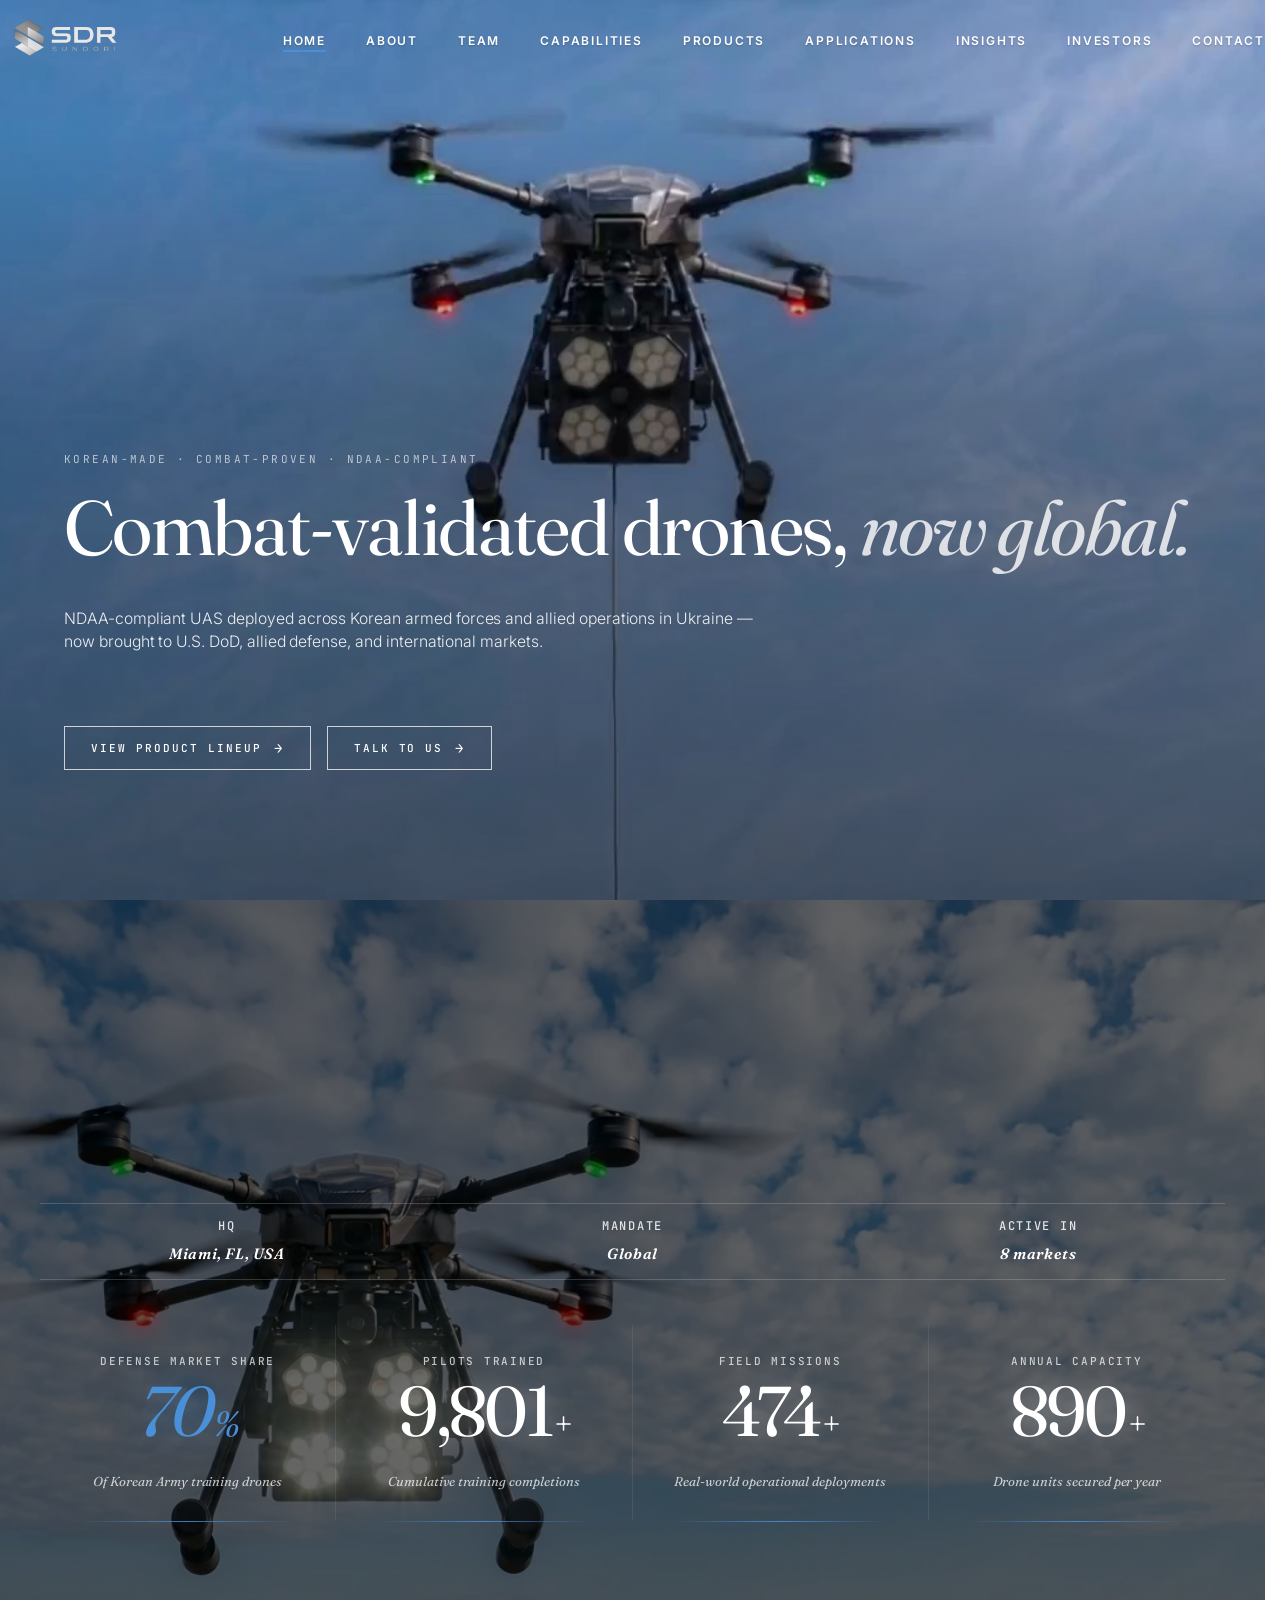
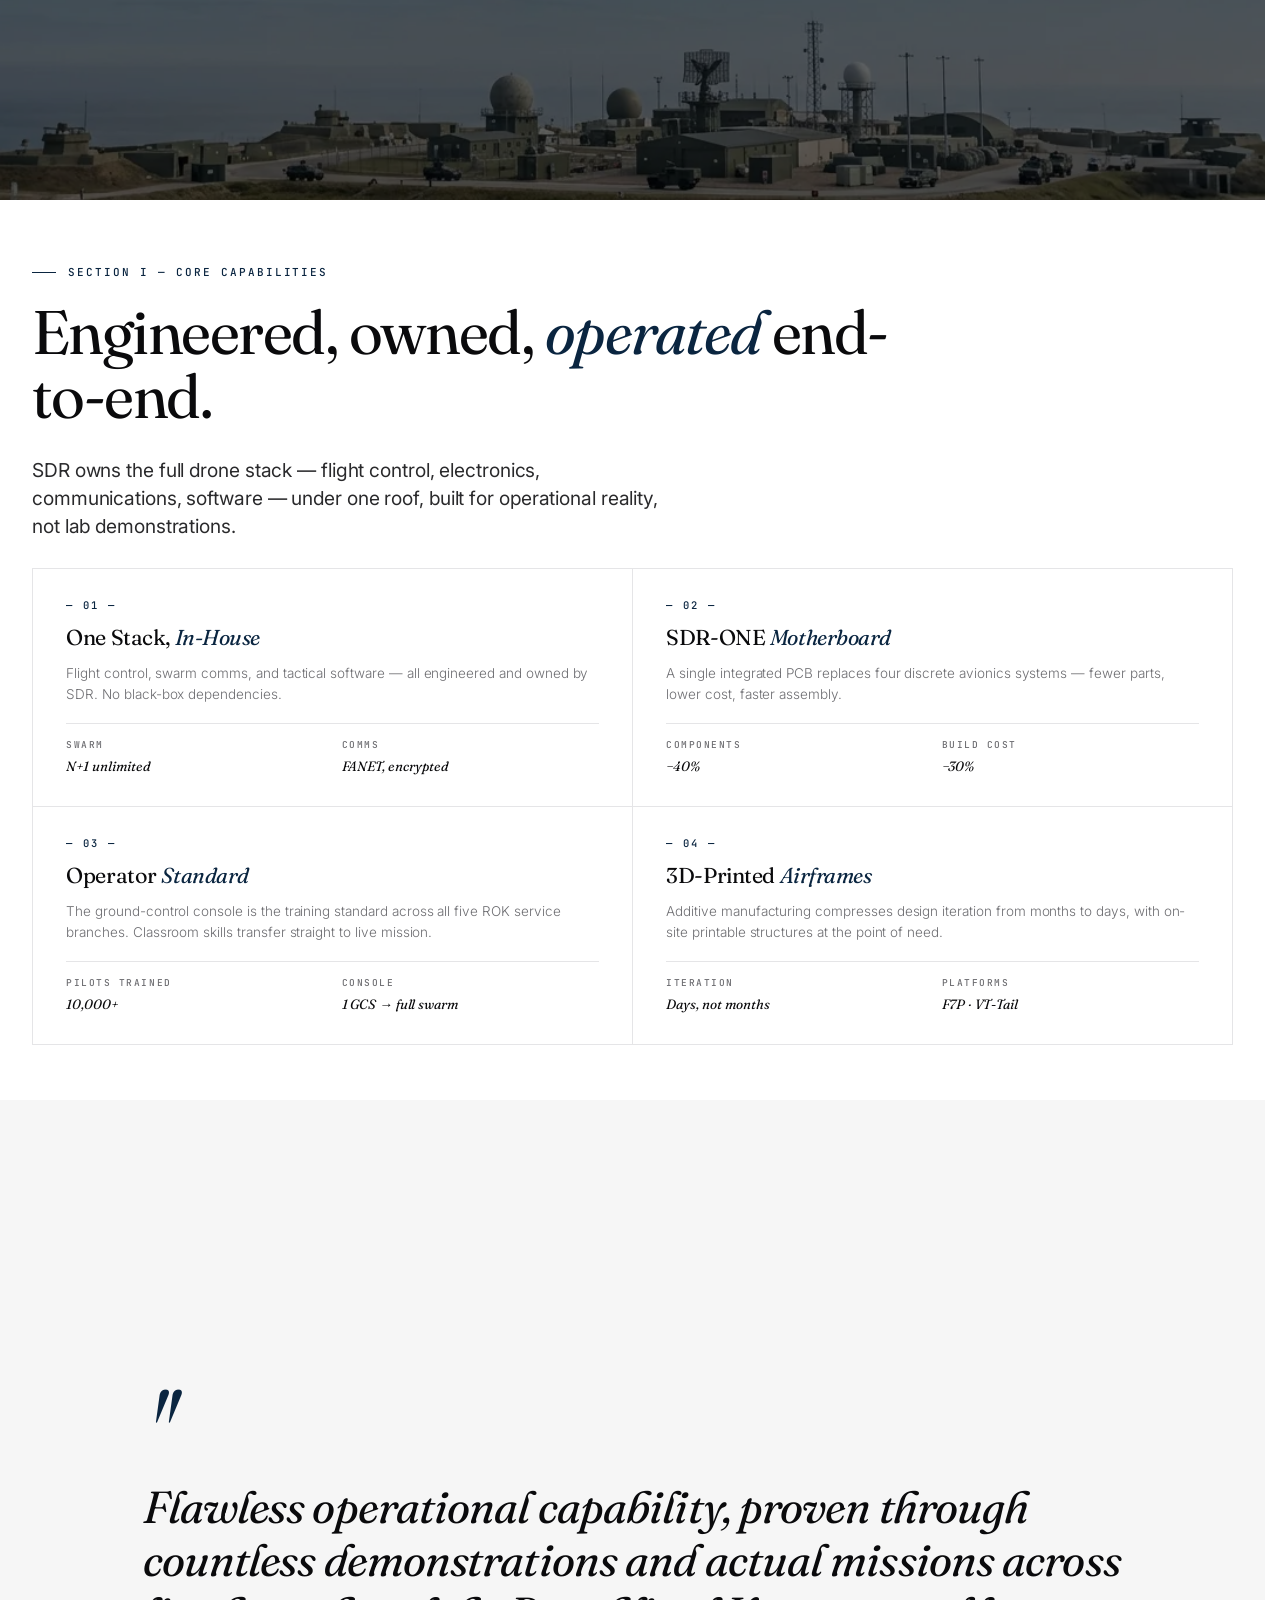
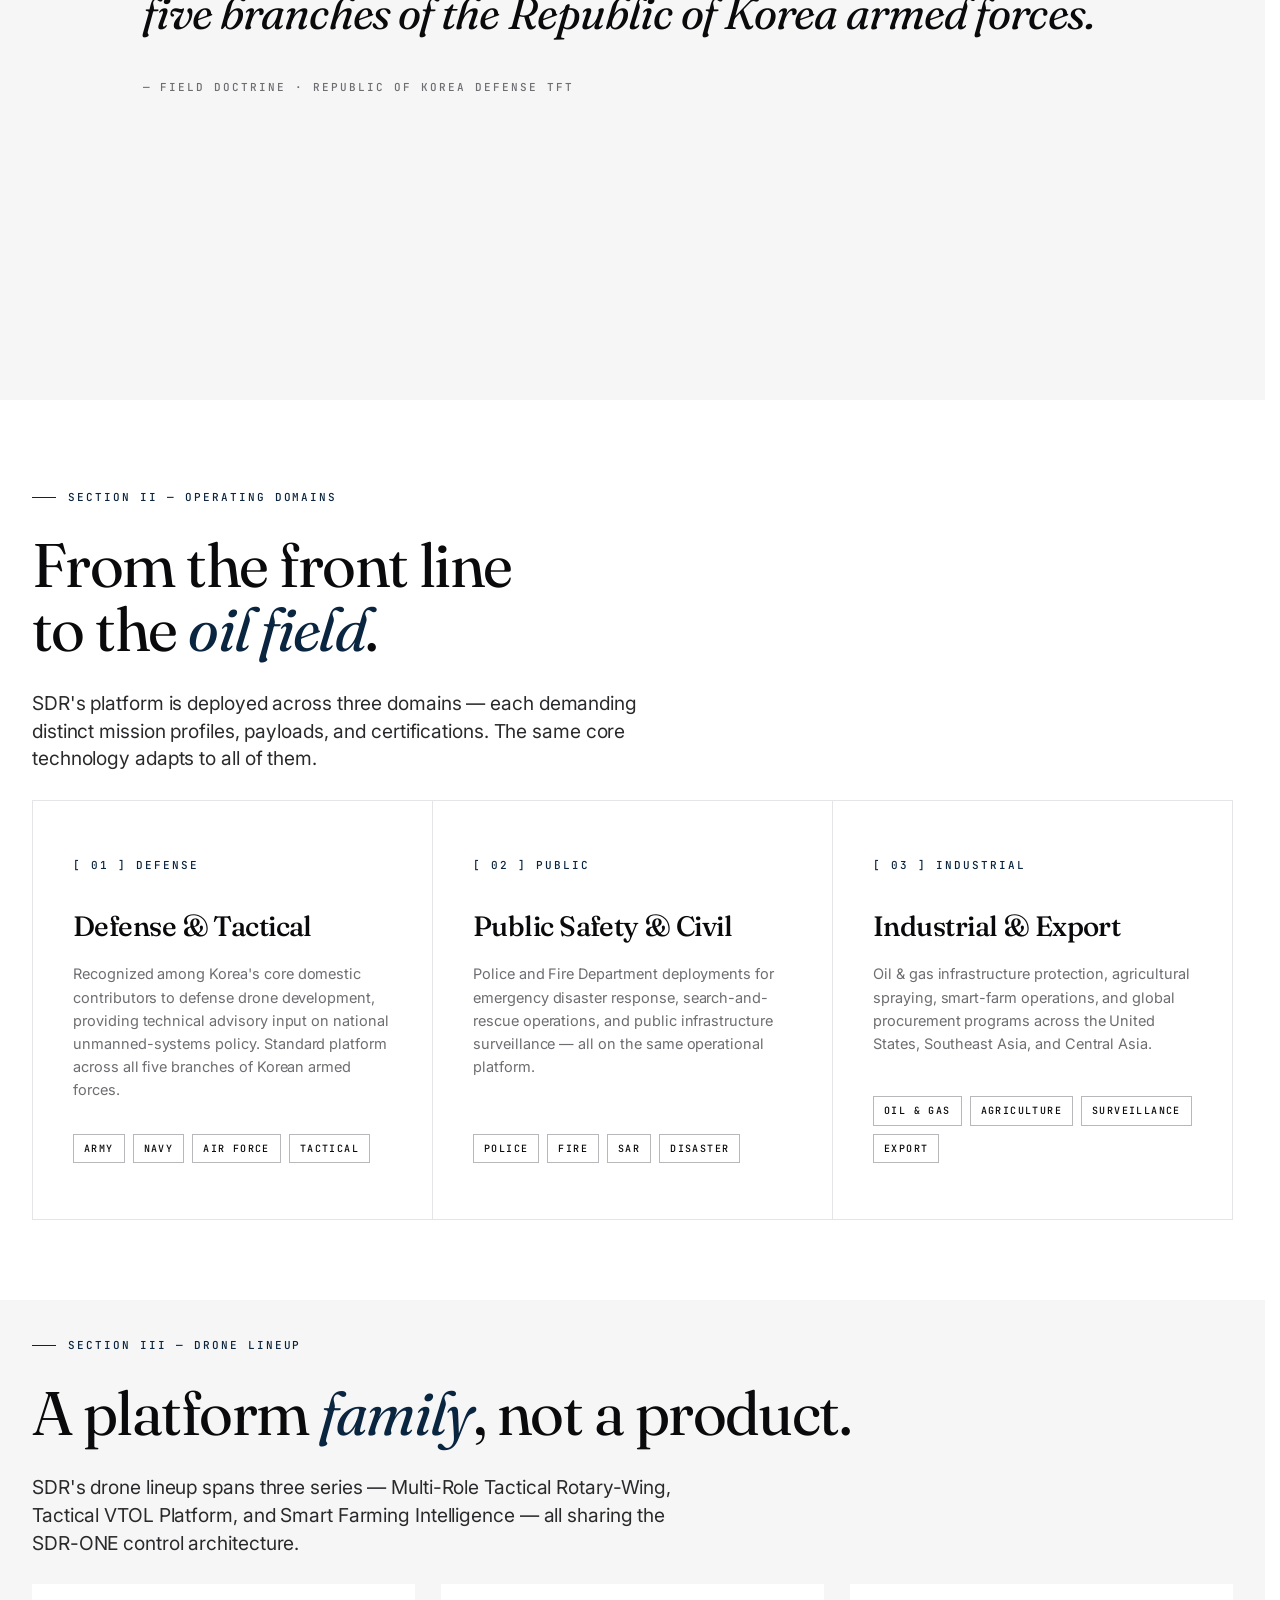
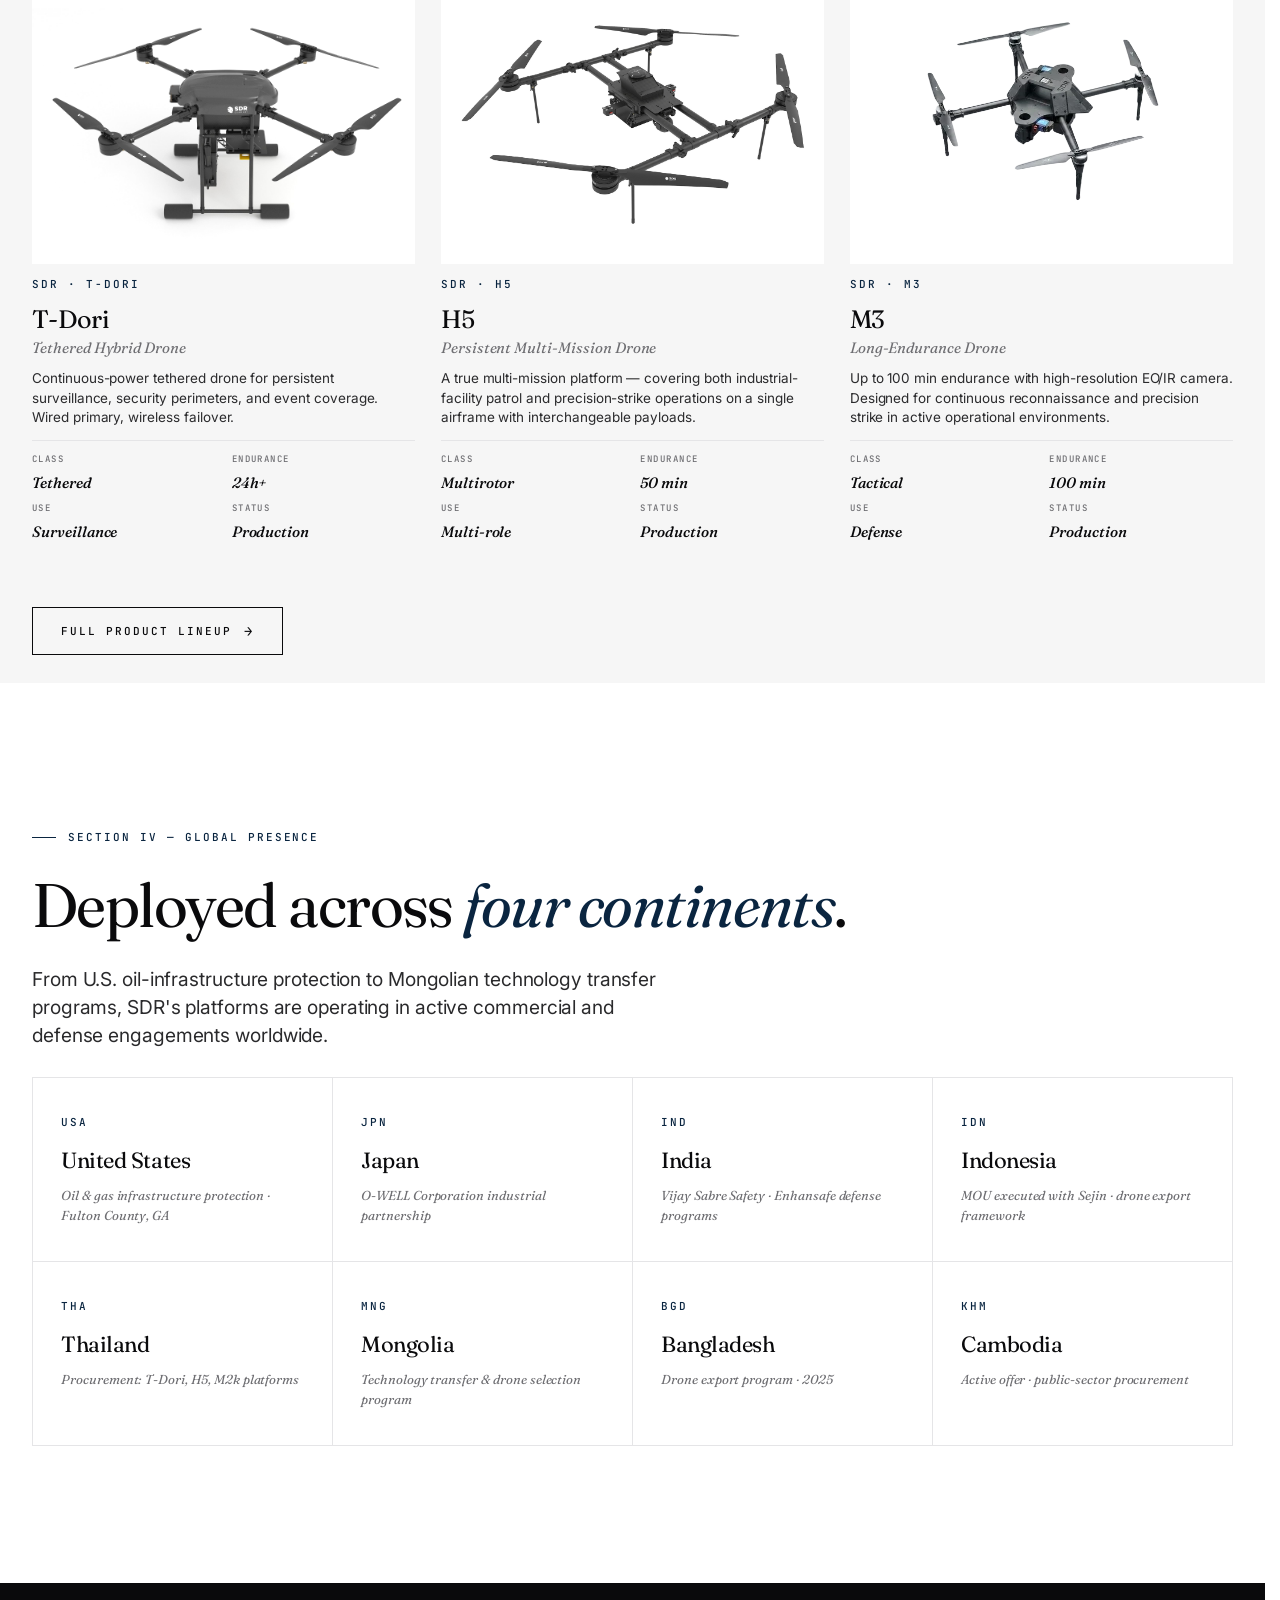
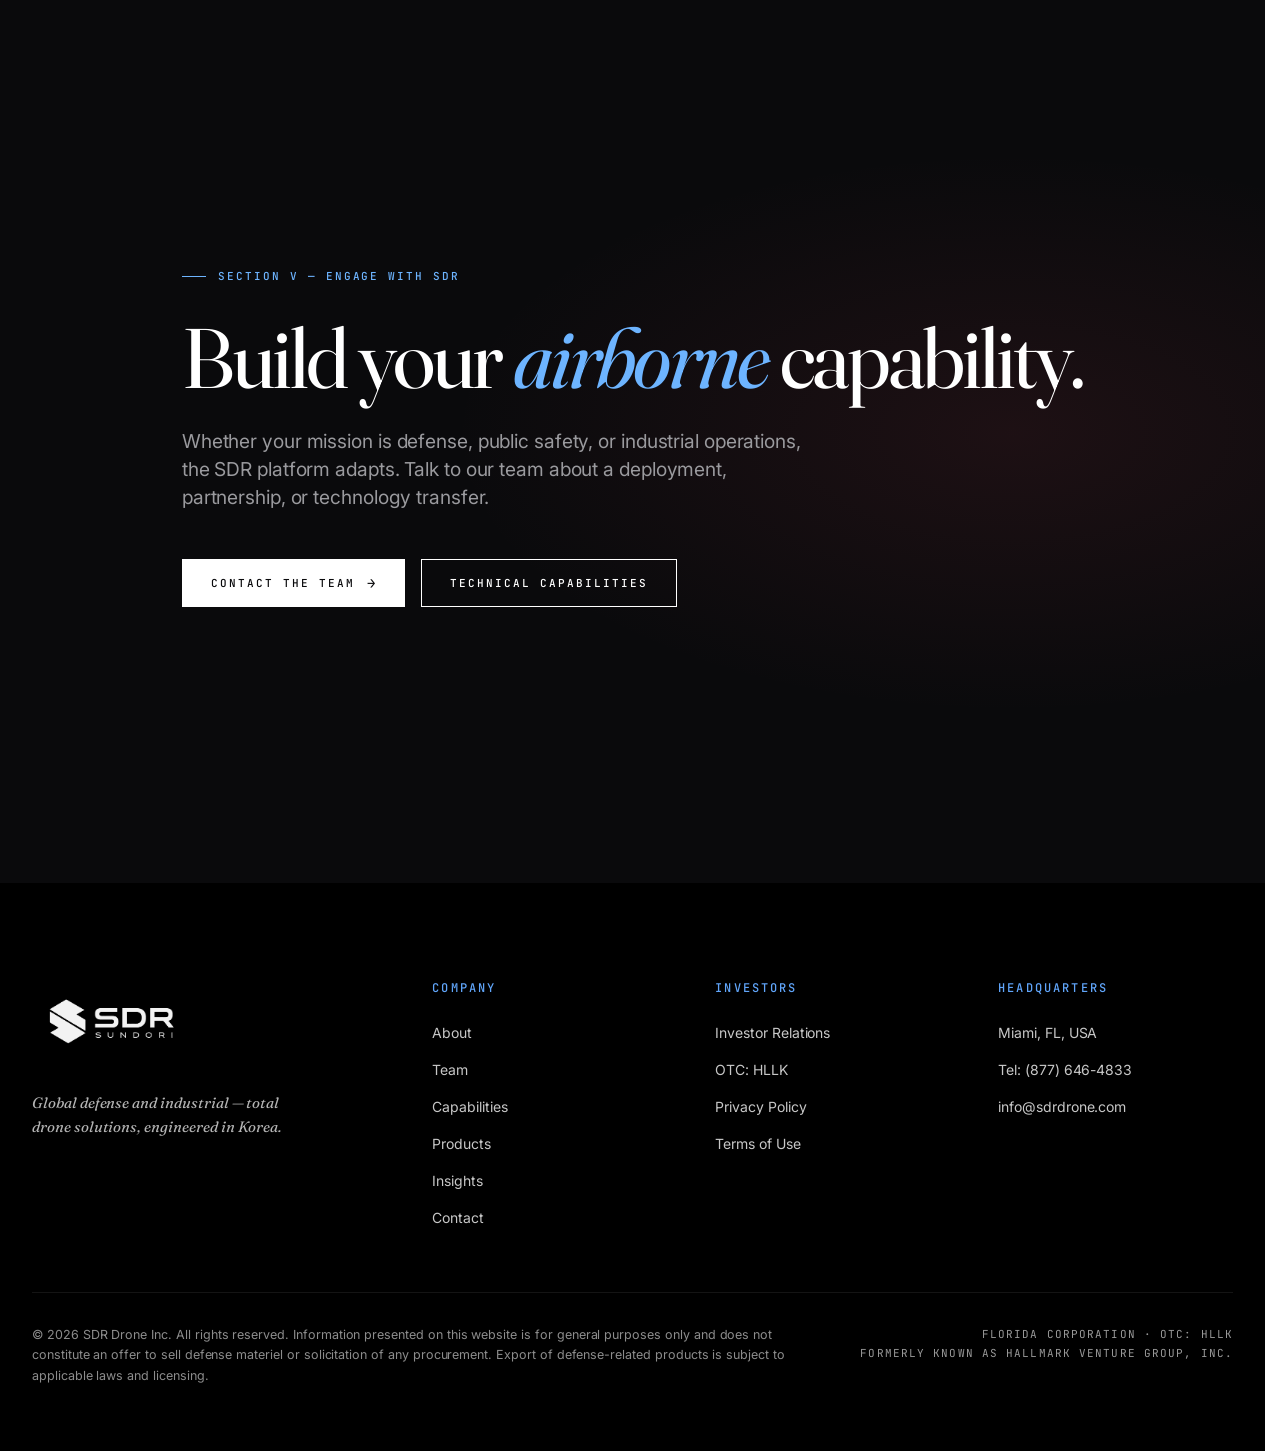
==== commit a1a68837: "Add files via upload" ====
--- a/index.html
+++ b/index.html
@@ -919,6 +919,9 @@
     })();
     </script>
     <!-- Vercel Web Analytics -->
+    <script>
+      window.va = window.va || function () { (window.vaq = window.vaq || []).push(arguments); };
+    </script>
     <script defer src="/_vercel/insights/script.js"></script>
 </body>
 </html>
